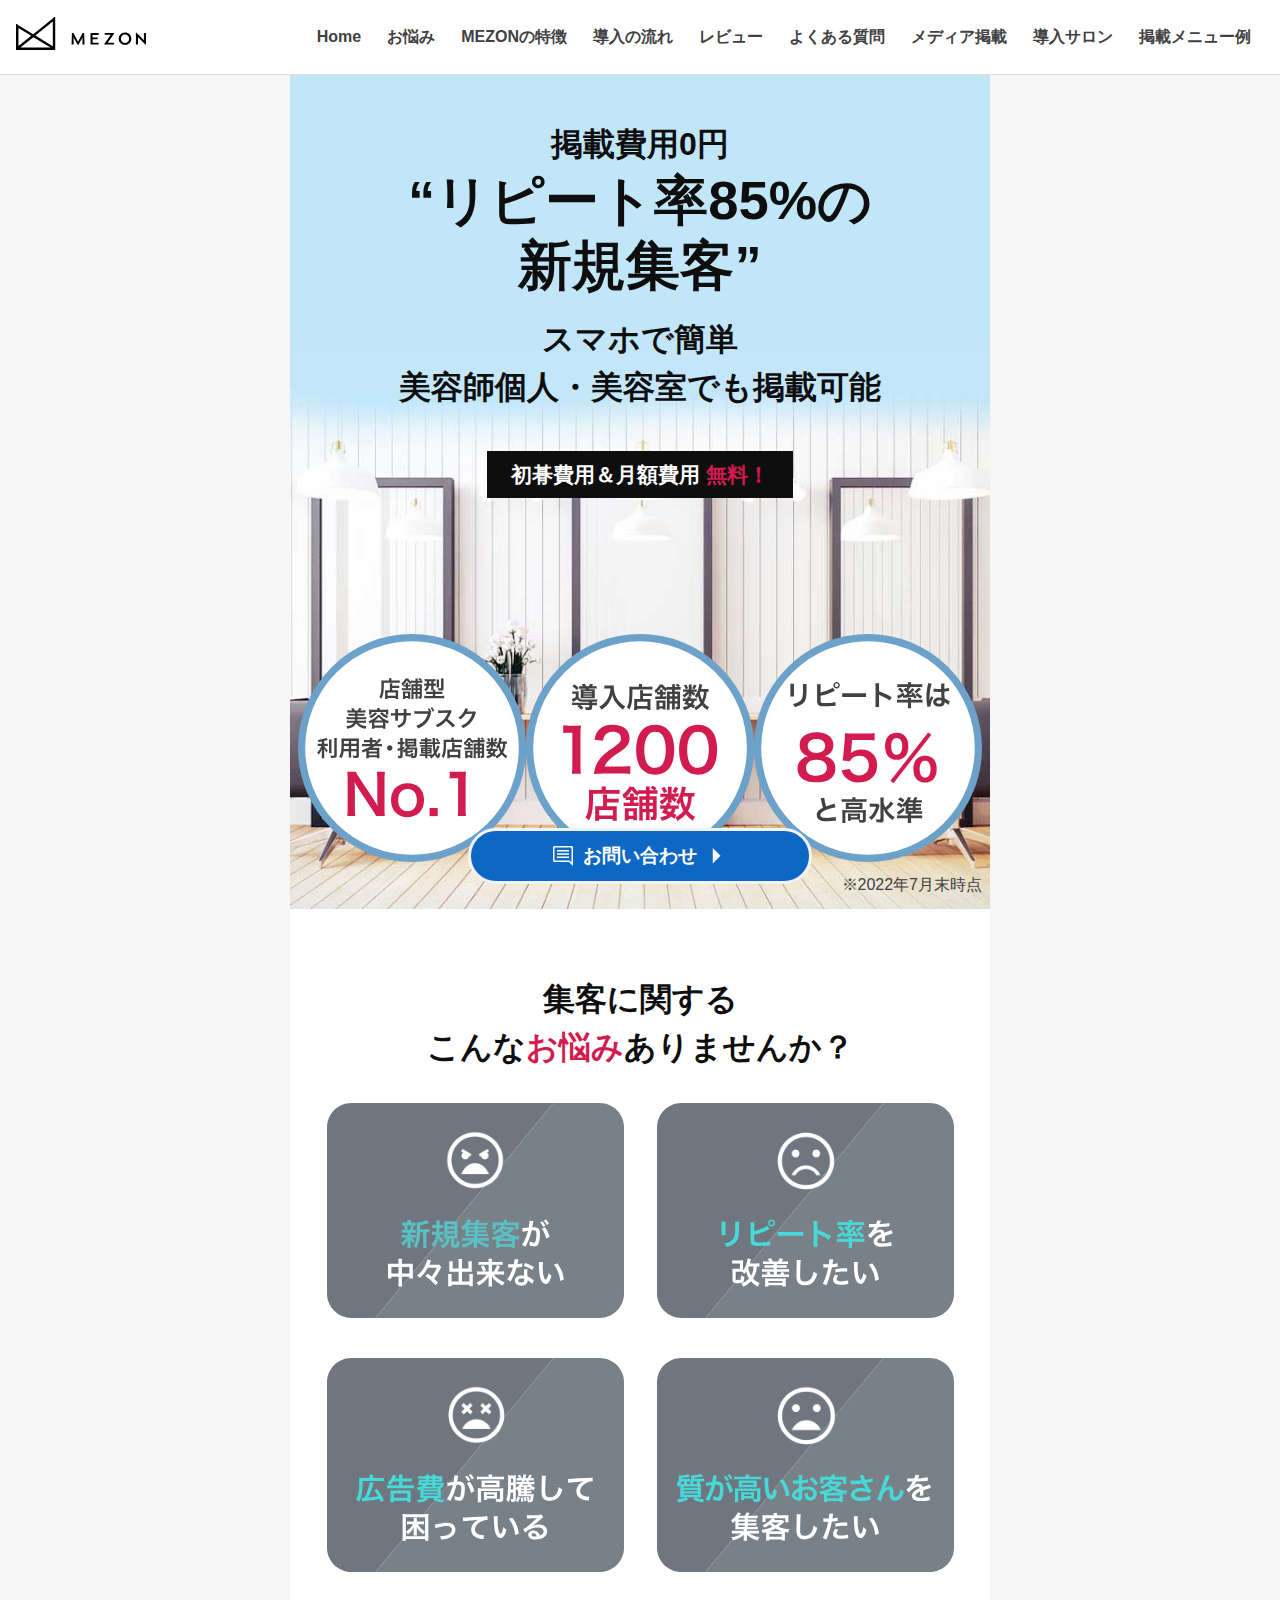
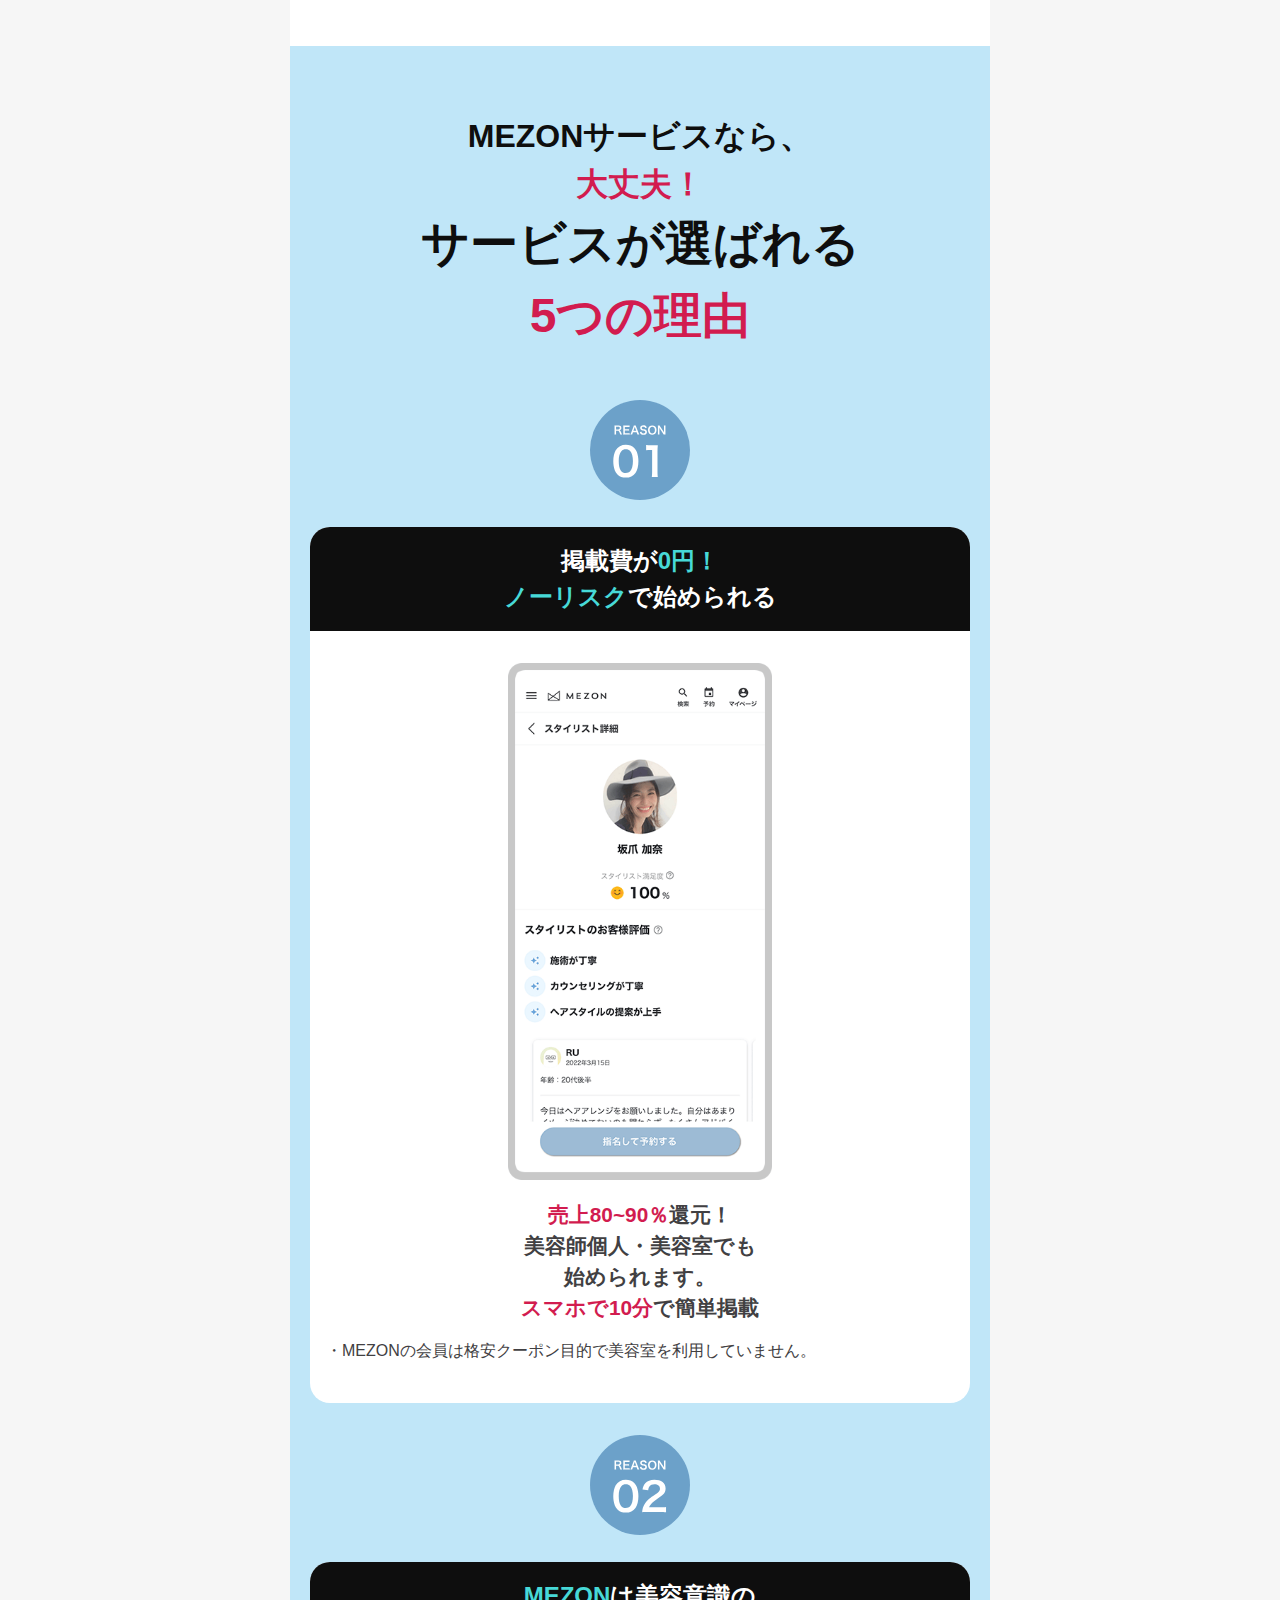
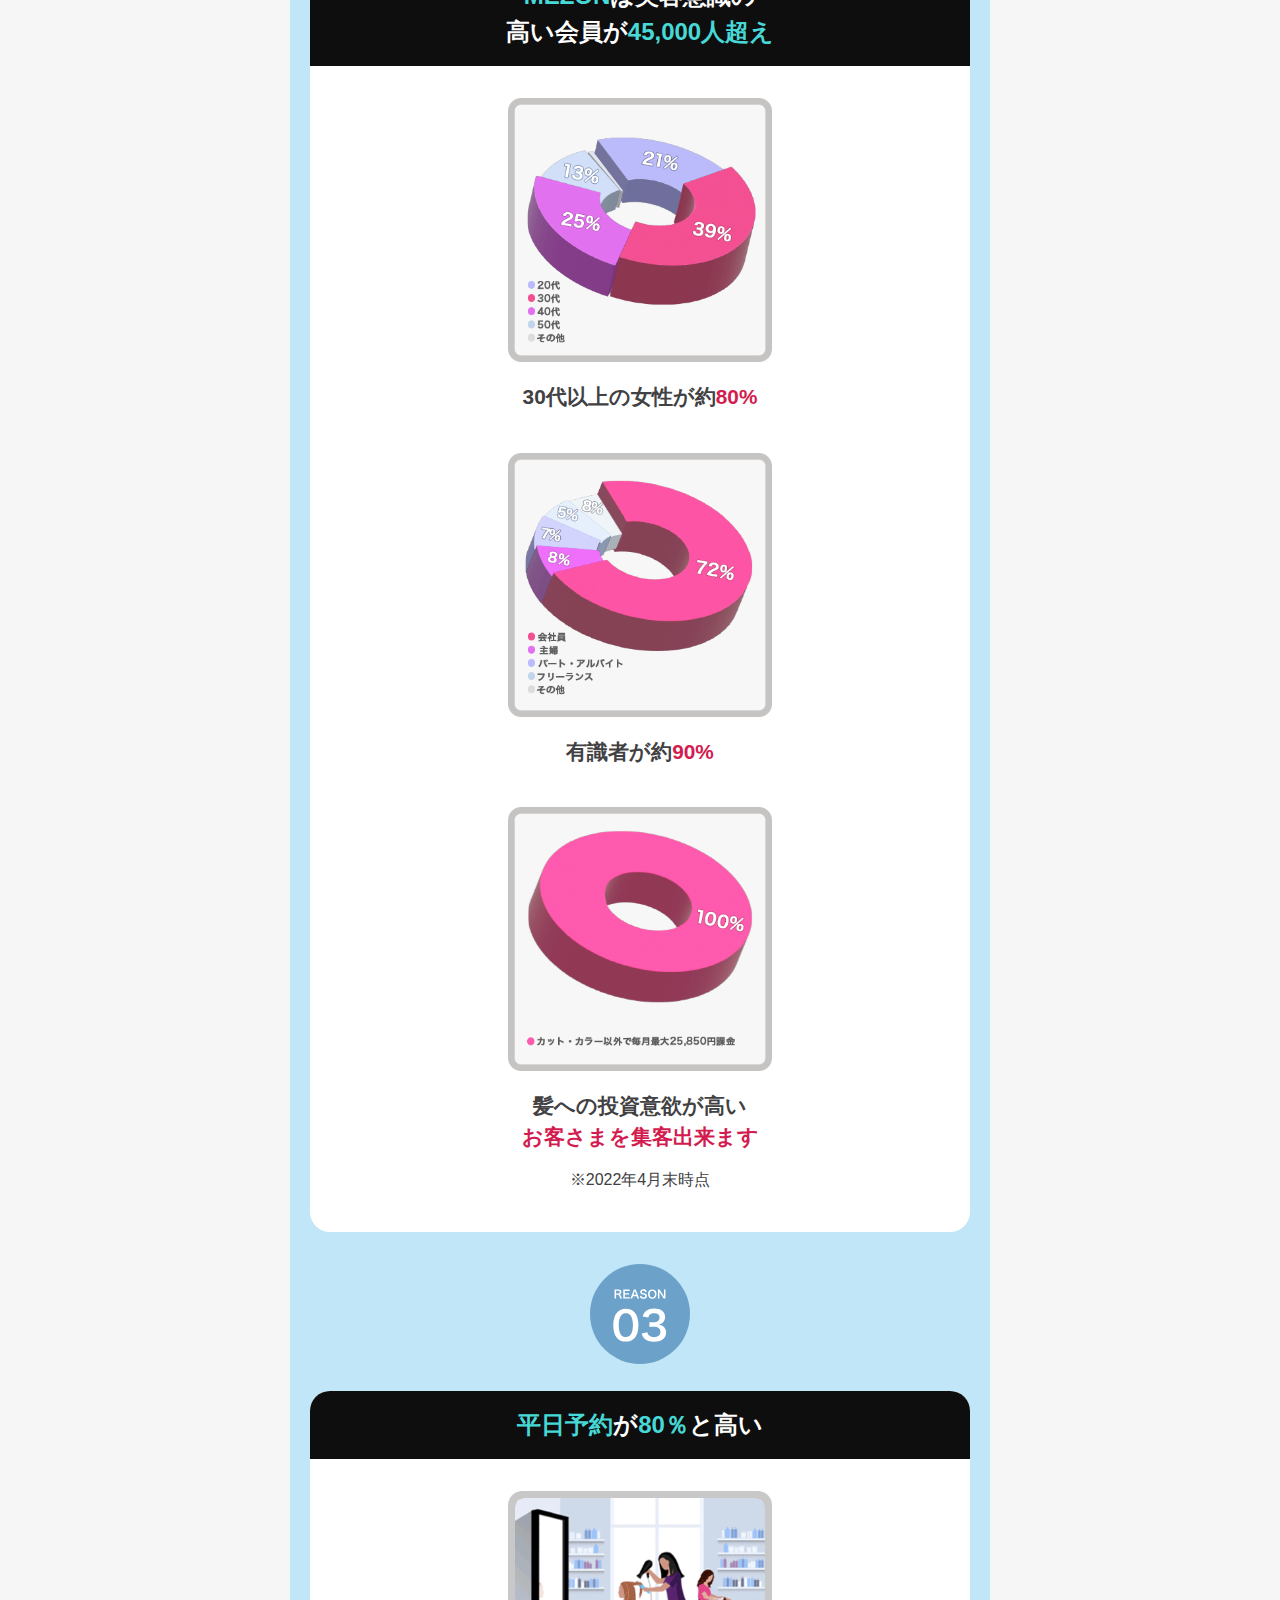
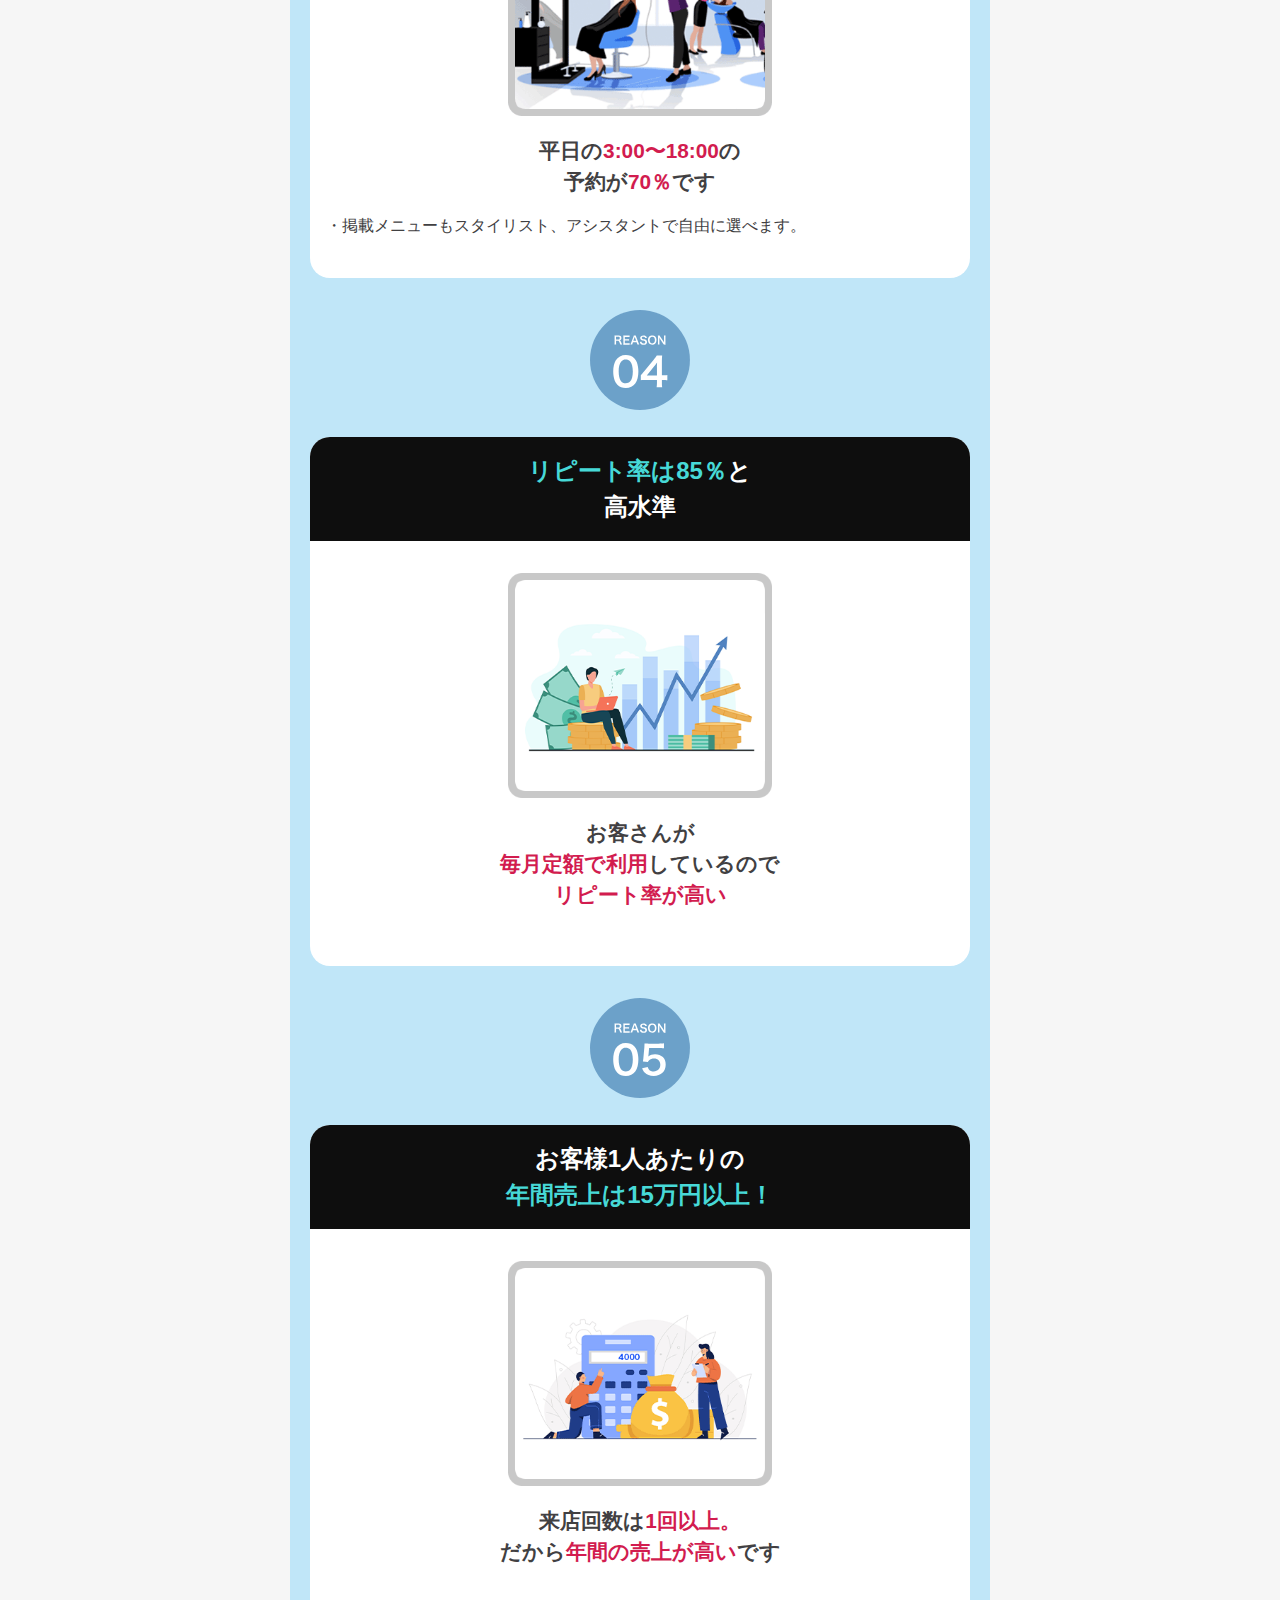
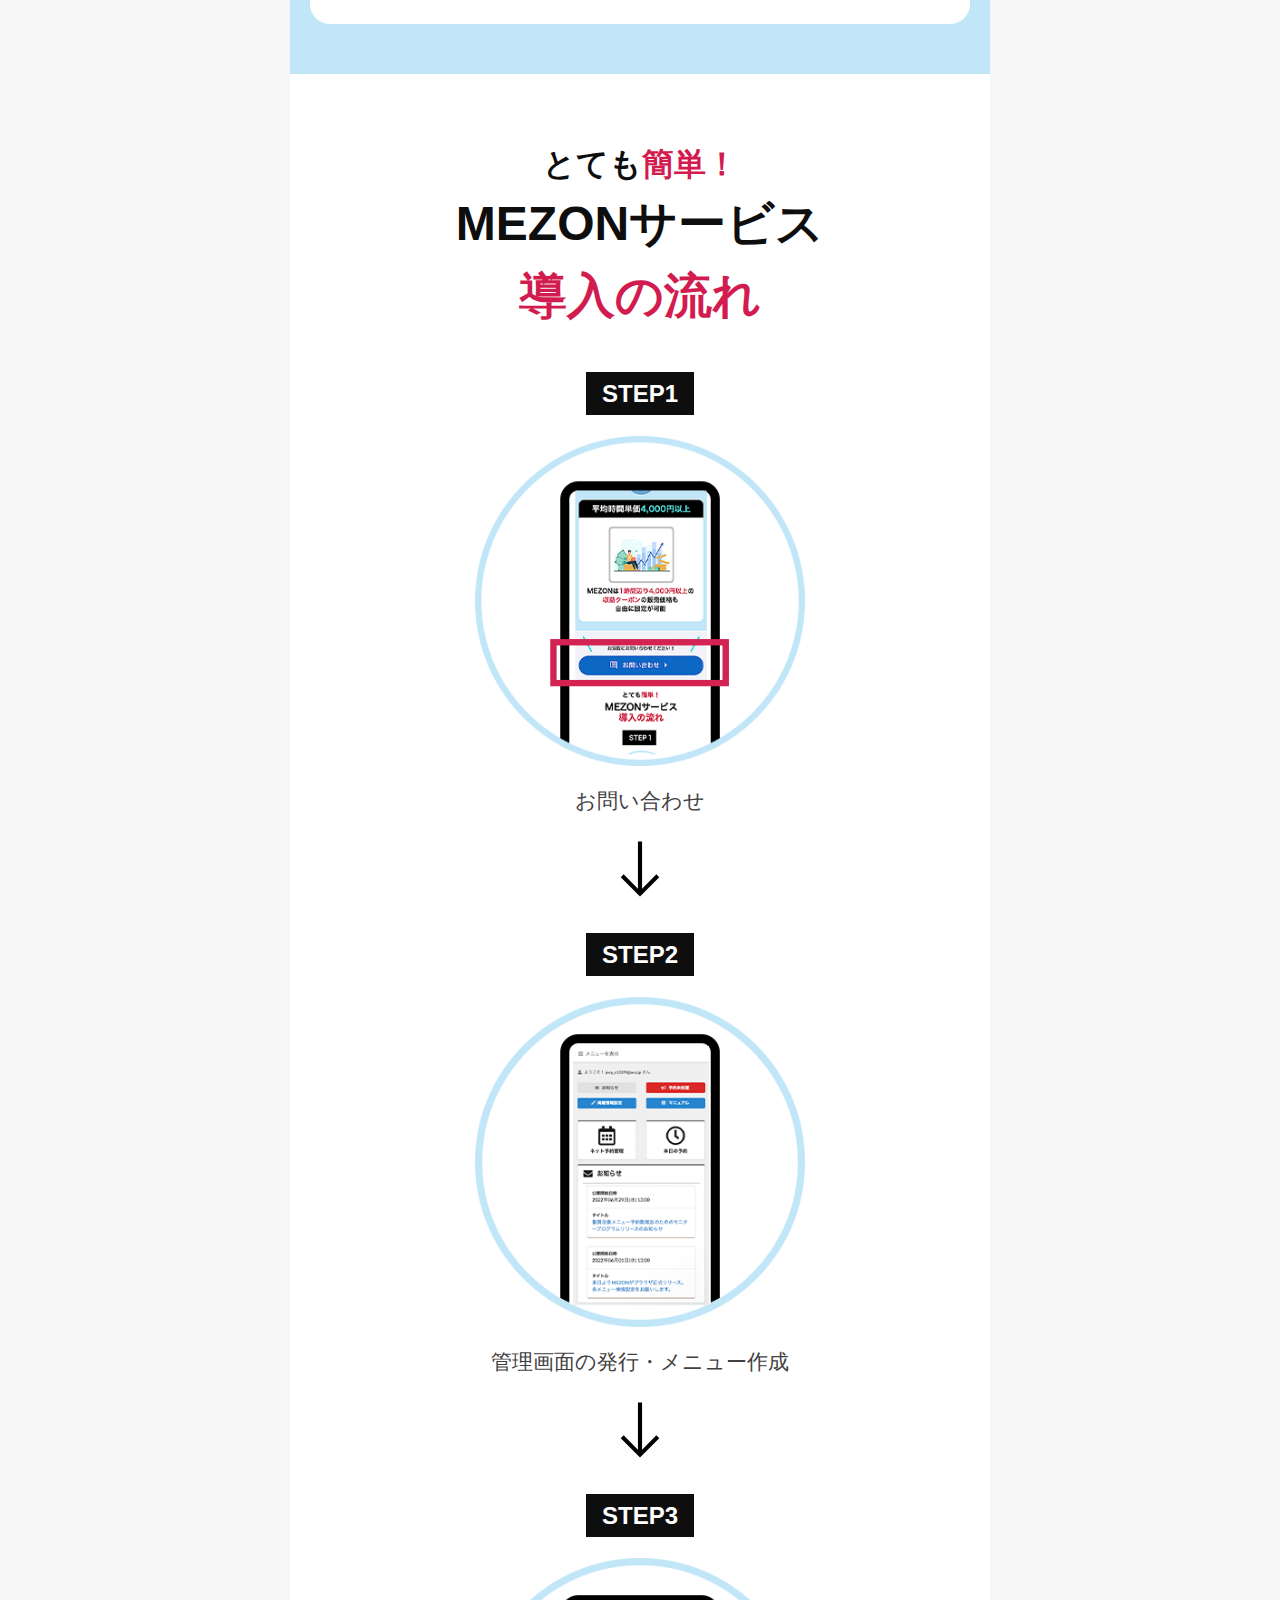
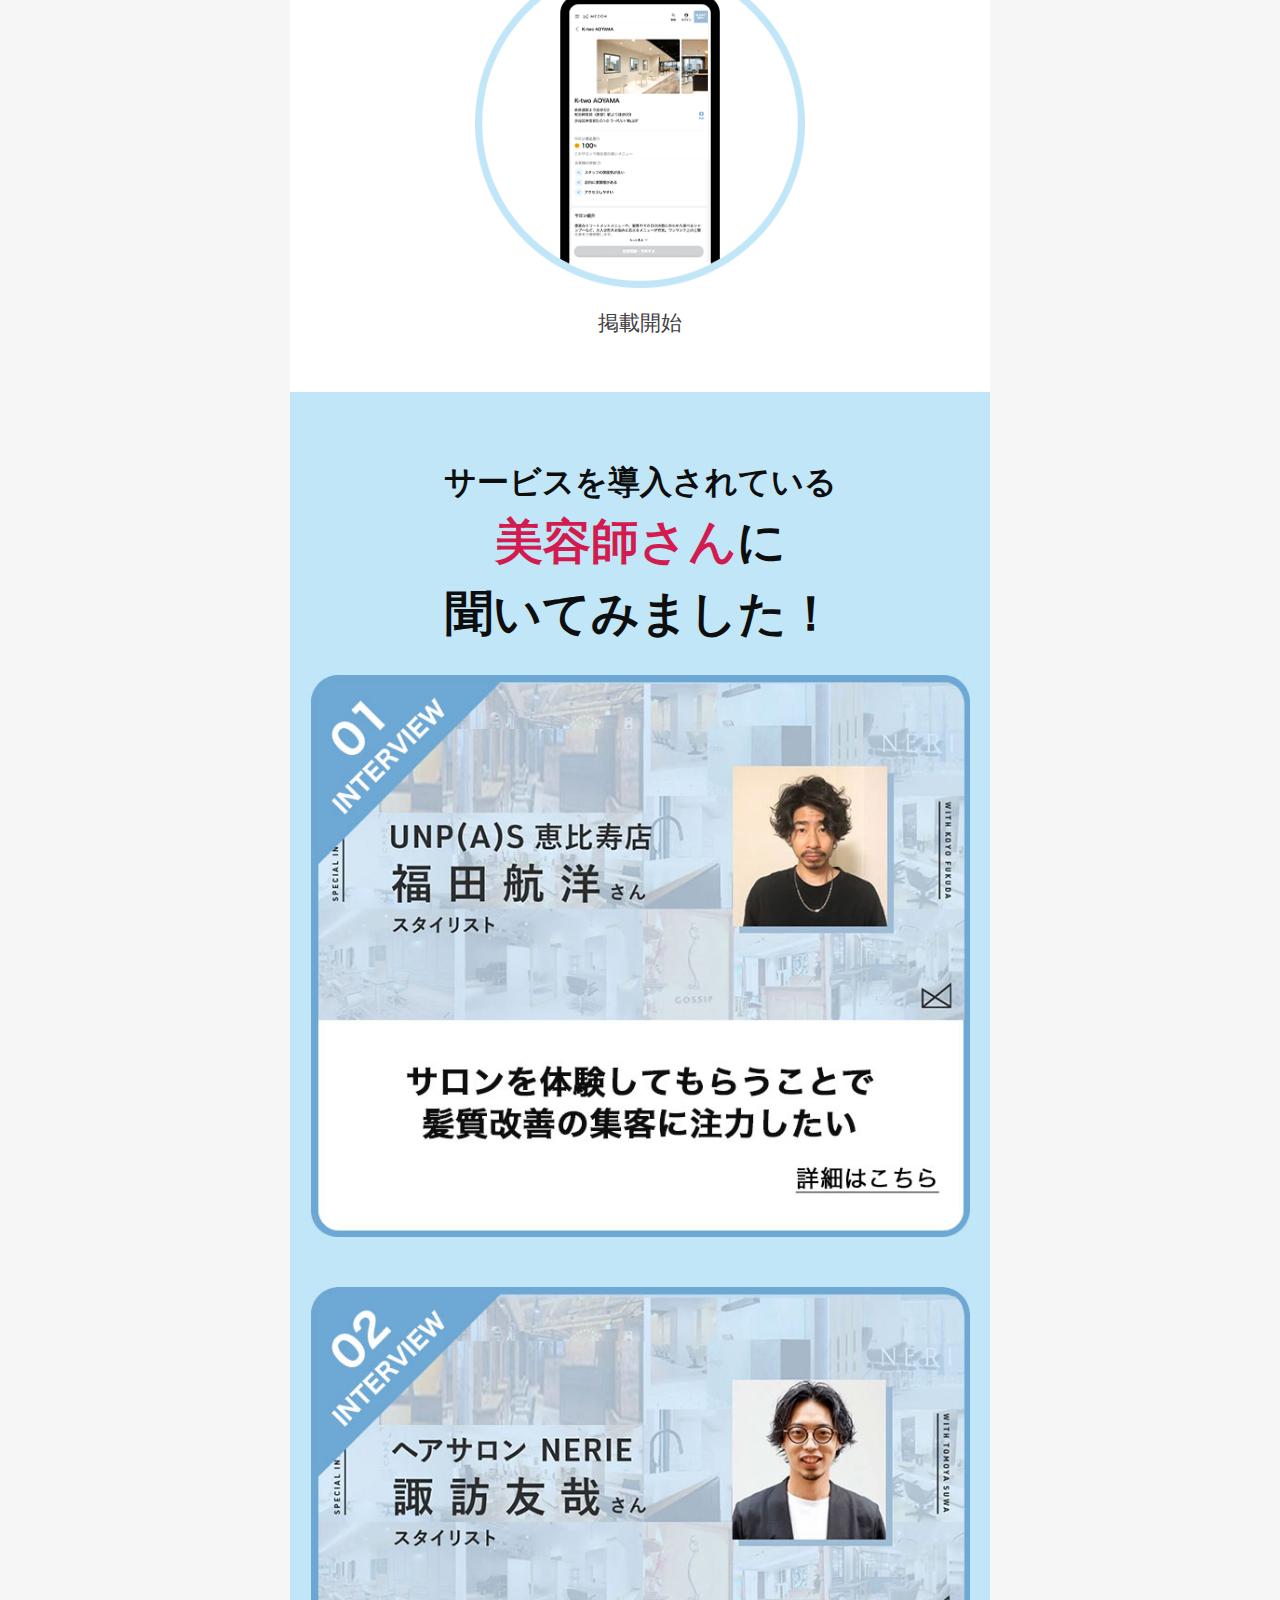
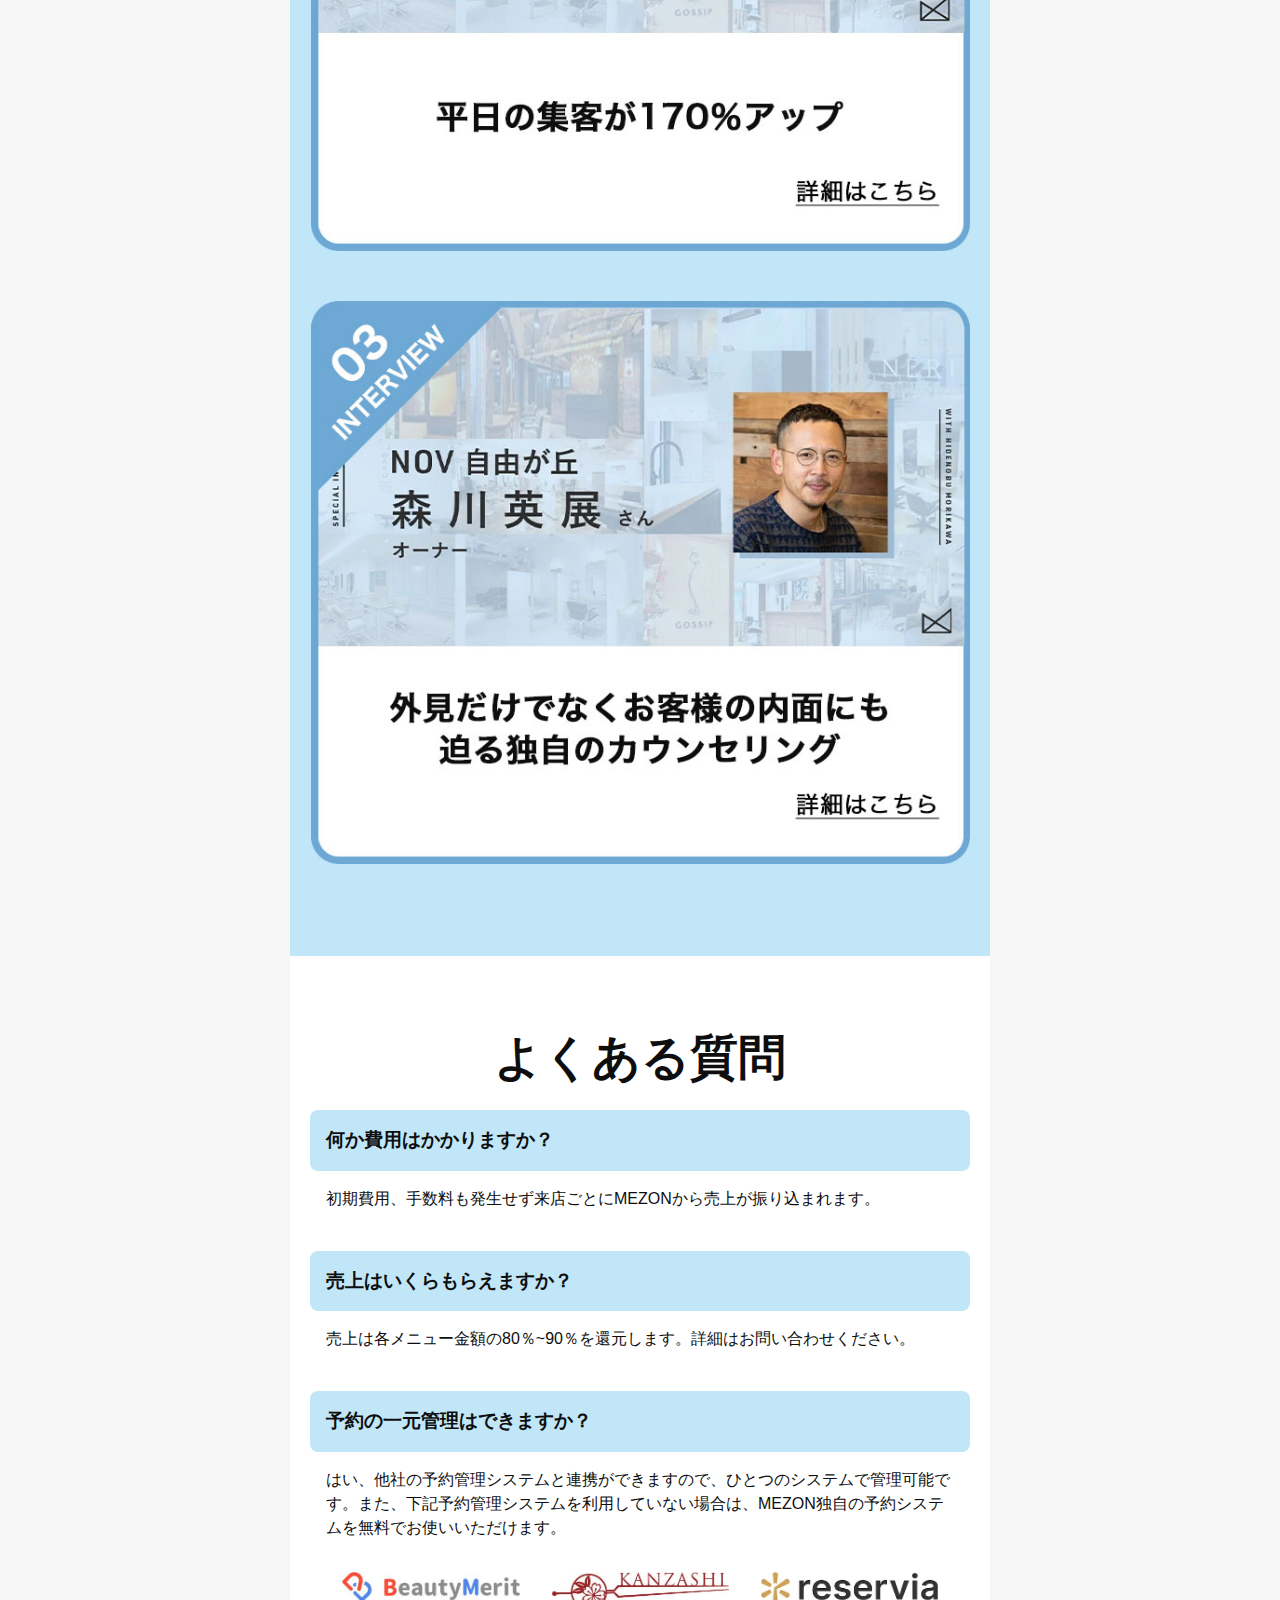
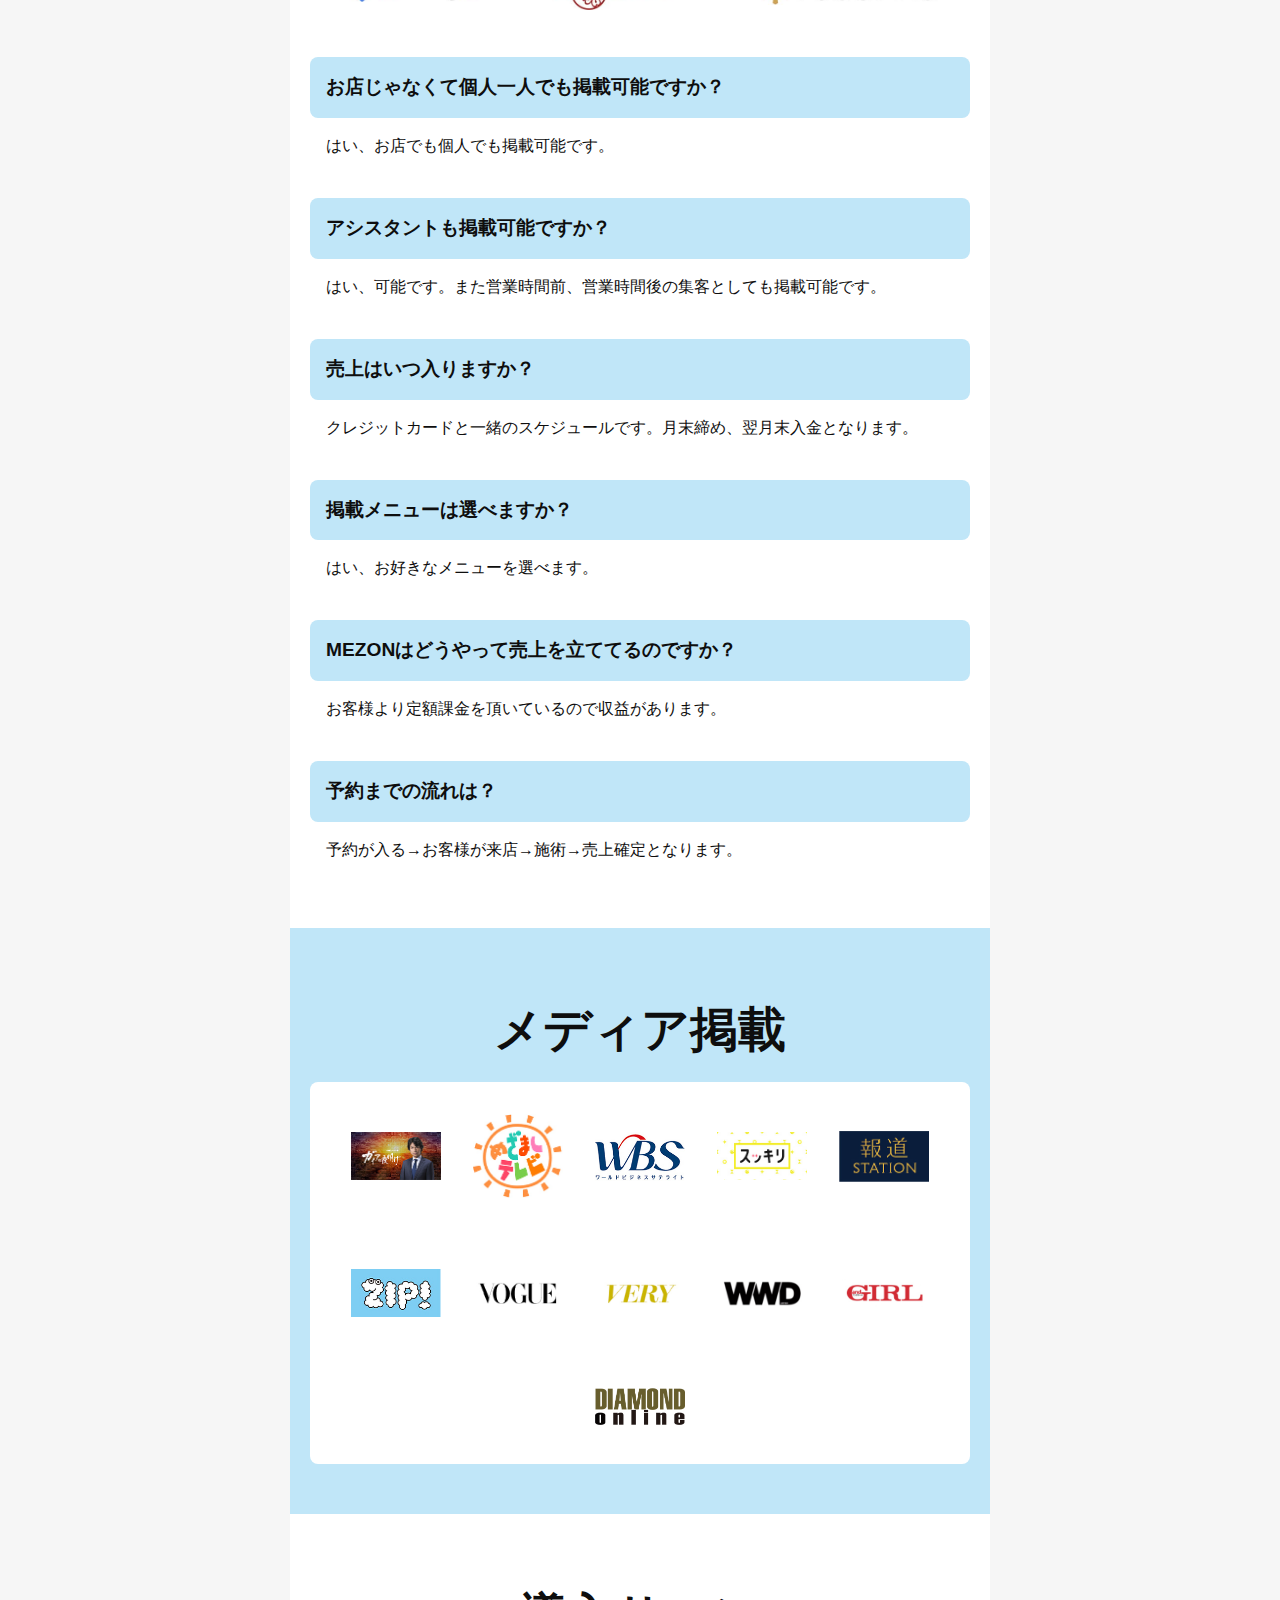
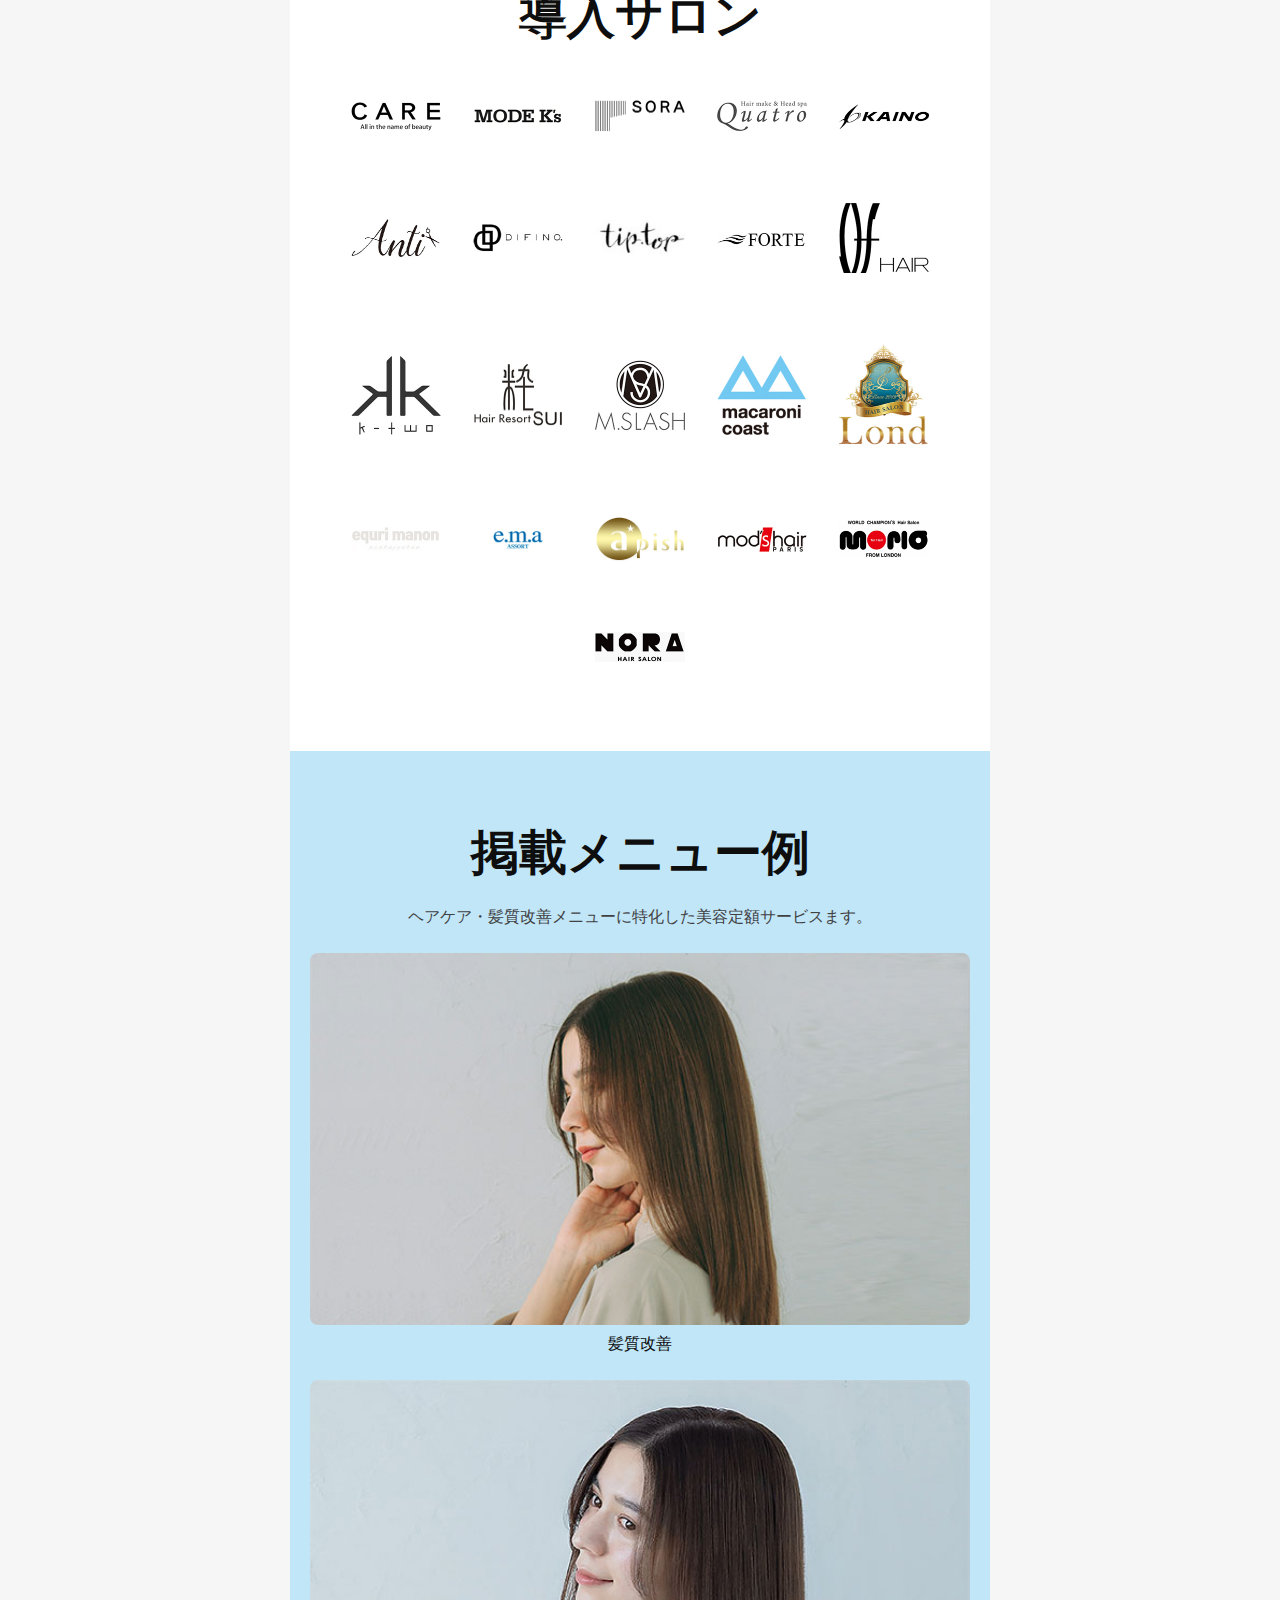
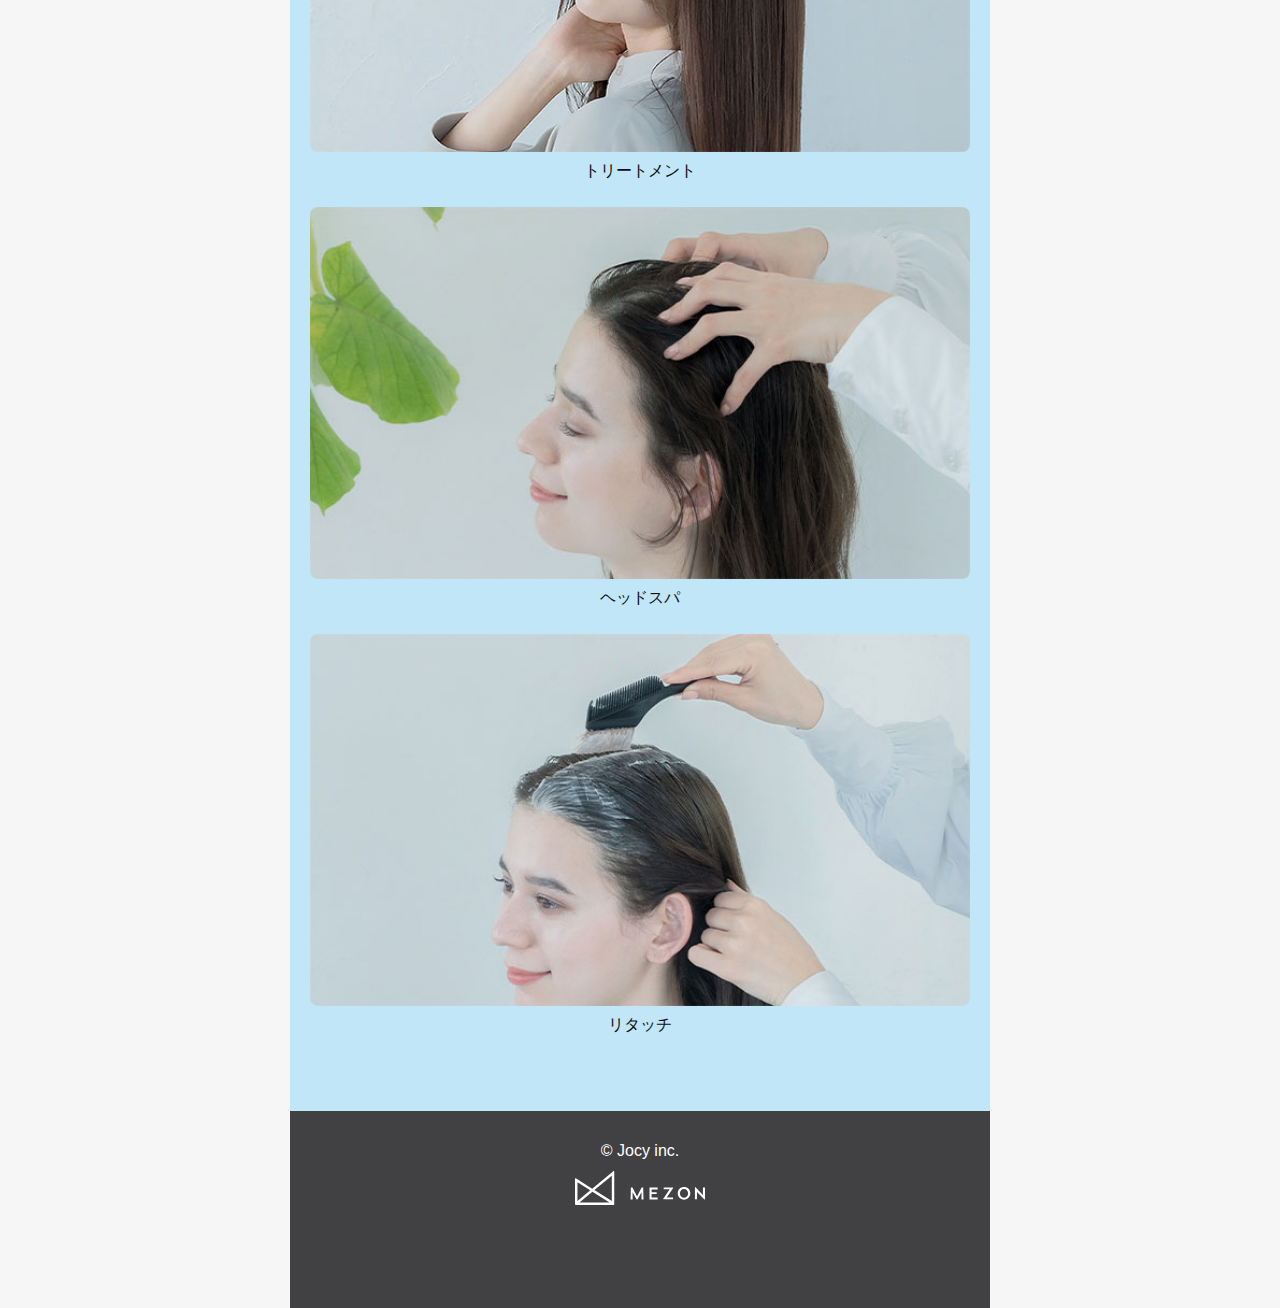
==== index.html @ c65dcd43 "first commit" ====
<!DOCTYPE html>
<html lang="ja">
  <head>
    <meta charset="utf-8" />
    <meta name="viewport" content="width=device-width, initial-scale=1.0" />
    <title>利用者4万人以上の美容室サブスクMEZON（メゾン）で集客</title>
    <meta name="discription" content="利用者数4万人以上の美容室サブスク「MEZON (メゾン)」。掲載費は無料。ヘアケア髪質改善メニューなど、アナタが売りたいメニューで集客することができます。髪をキレイにしたい人をアナタのファンにする”新しい集客サービスです。" />
    <meta name="author" content="secretkingstick" />
    <meta property="og:site_name" content="MEZON（メゾン）" />
    <meta property="og:url" content="https://mezon.jocy.jp/for_salon" />
    <meta property="og:title" content="利用者4万人以上の美容室サブスクMEZON (メゾン) で集客" />
    <meta property="og:description" content="利用者数4万人以上の美容室サブスク「MEZON (メゾン)」。掲載費は無料。ヘアケア 髪質改善メニューなど、アナタが売りたいメニューで集客することができます。" />
    <meta property="og:image" content="https://mezon.jocy.jp/static_assets/img/top/ogp.png" /> 
    <link rel="icon" type="image/svg" href="imgs/favicon.svg" />
    <link rel="stylesheet" href="style.css">
    <script src="main.js" defer></script>
  </head>
  <body>
    <!-- Navbar -->
    <nav id="navbar">
      <div class="navbar__logo">
        <a href="#home"><img src="imgs/logo.svg" alt="MEZON"></a>
      </div>
      <ul class="navbar__menu">
        <li class="navbar__menu__item active" data-link="#home">Home</li>
        <li class="navbar__menu__item" data-link="#trouble">お悩み</li>
        <li class="navbar__menu__item" data-link="#features">MEZONの特徴</li>
        <li class="navbar__menu__item" data-link="#step">導入の流れ</li>
        <li class="navbar__menu__item" data-link="#review">レビュー</li>
        <li class="navbar__menu__item" data-link="#faq">よくある質問</li>
        <li class="navbar__menu__item" data-link="#media">メディア掲載</li>
        <li class="navbar__menu__item" data-link="#salon">導入サロン</li>
        <li class="navbar__menu__item" data-link="#menu">掲載メニュー例</li>
      </ul>
      <!-- Toggle button -->
      <button class="navbar__toggle-btn">
        <img src="imgs/menu.svg" alt="MENU">
      </button>
    </nav>
    <!-- Home -->
    <section id="home">
      <div class="home__container">
        <h1 class="home__title">掲載費用0円<br><strong>“リピート率85%の<br>新規集客”</strong></h1>
        <h2 class="home__description">スマホで簡単<br>美容師個人・美容室でも掲載可能</h2>
        <span class="home__tag">初朞費用＆月額費用&nbsp;<strong>無料！</strong></span>
        <div class="home__merit">
          <div class="home__merit__item"><img src="imgs/merit01.svg" alt="店舗型美容サブスク利用者・掲載店舗数No.1"></div>
          <div class="home__merit__item"><img src="imgs/merit02.svg" alt="導入店舗数1200店舗数"></div>
          <div class="home__merit__item"><img src="imgs/merit03.svg" alt="リピート率は85％と高水準"></div>
        </div>
        <p class="home__merit__info">※2022年7月末時点</p>
      </div>
    </section>

    <!-- Trouble -->
    <section id="trouble">
    <h1>集客に関する<br>こんな<span class="accent">お悩み</span>ありませんか？</h1>
      <div class="trouble__list">
        <div class="trouble__list__item"><img src="imgs/trouble01.svg" alt="新規集客が中々出来ない"></div>
        <div class="trouble__list__item"><img src="imgs/trouble02.svg" alt="リピート率を改善したい"></div>
        <div class="trouble__list__item"><img src="imgs/trouble03.svg" alt="広告費が高騰して困っている"></div>
        <div class="trouble__list__item"><img src="imgs/trouble04.svg" alt="質が高いお客さんを集客したい"></div>
      </div>
    </section>

    <!-- Features -->
    <section id="features">
      <h1>MEZONサービスなら、<br><span class="accent">大丈夫！</span><br><strong>サービスが選ばれる<br><span class="accent">5つの理由</span></strong></h1>
      <!-- features__list -->
      <div class="features__list">
        <div class="features__list__item">
          <img src="imgs/reason01.svg" alt="Reason 01" class="round">
          <div class="inner">
            <div class="inner__con">
              <h2>掲載費が<span class="accent-g">0円！</span><br><span class="accent-g">ノーリスク</span>で始められる</h2>
              <img src="imgs/features01.png" alt="掲載費が0円！ノーリスクで始められる" class="main">
              <p class="summary">
                <span class="accent">売上80~90％</span>還元！<br>美容師個人・美容室でも<br>始められます。<br><span class="accent">スマホで10分</span>で簡単掲載
              </p>
              <p class="con">
                ・MEZONの会員は格安クーポン目的で美容室を利用していません。
              </p>
            </div>
          </div>
        </div>
        <div class="features__list__item">
          <img src="imgs/reason02.svg" alt="Reason 02" class="round">
          <div class="inner">
            <h2><span class="accent-g">MEZON</span>は美容意識の<br>高い会員が<span class="accent-g">45,000人超え</span></h2>
            <div class="inner__con">
              <img src="imgs/features02_01.png" alt="30代以上の女性が約80%" class="main">
              <p class="summary">
                30代以上の女性が約<span class="accent">80%</span>
              </p>
            </div>
            <div class="inner__con">
              <img src="imgs/features02_02.png" alt="有識者が約90%" class="main">
              <p class="summary">
                有識者が約<span class="accent">90%</span>
              </p>
            </div>
            <div class="inner__con">
              <img src="imgs/features02_03.png" alt="髪への投資意欲が高いお客さまを集客出来ます" class="main">
              <p class="summary">
                髪への投資意欲が高い<br><span class="accent">お客さまを集客出来ます</span>
              </p>
            </div>
            <p>※2022年4月末時点</p>
          </div>
        </div>
        <div class="features__list__item">
          <div class="inner__con">
            <img src="imgs/reason03.svg" alt="Reason 03" class="round">
            <div class="inner">
              <h2><span class="accent-g">平日予約</span>が<span class="accent-g">80％</span>と高い</h2>
              <img src="imgs/features03.png" alt="平日予約が80％と高い" class="main">
              <p class="summary">
                平日の<span class="accent">3:00〜18:00</span>の<br>予約が<span class="accent">70％</span>です
              </p>
              <p class="con">
                ・掲載メニューもスタイリスト、アシスタントで自由に選べます。
              </p>
            </div>
          </div>
        </div>
        <div class="features__list__item">
          <div class="inner__con">
            <img src="imgs/reason04.svg" alt="Reason 04" class="round">
            <div class="inner">
              <h2><span class="accent-g">リピート率は85％</span>と<br>高水準</h2>
              <img src="imgs/features04.png" alt="ピート率は85％と高水準" class="main">
              <p class="summary">
                お客さんが<br><span class="accent">毎月定額で利用</span>しているので<br><span class="accent">リピート率が高い</span>
              </p>
            </div>
          </div>
        </div>
        <div class="features__list__item">
          <div class="inner__con">
            <img src="imgs/reason05.svg" alt="Reason 05" class="round">
            <div class="inner">
              <h2>お客様1人あたりの<br><span class="accent-g">年間売上は15万円以上！</span></h2>
              <img src="imgs/features05.png" alt="平均時間単価4,000円以上" class="main">
              <p class="summary">
                来店回数は<span class="accent">1回以上。</span><br>だから<span class="accent">年間の売上が高い</span>です
              </p>
            </div>
          </div>
        </div>
      </div>
    </section>
    
    <!-- Step -->
    <section id="step">
      <h1>とても<span class="accent">簡単！</span><br><strong>MEZONサービス<br><span class="accent">導入の流れ</span></strong></h1>
      <div class="step__list">
        <div class="step__list__item">
          <h2><span>STEP1</span></h2>
          <img src="imgs/step01.png" alt="お問い合わせ">
          <p>お問い合わせ</p>
          <img src="imgs/arrow-bottom.svg" alt="next" class="icon">
        </div>
        <div class="step__list__item">
          <h2><span>STEP2</span></h2>
          <img src="imgs/step02.png" alt="管理画面の発行・メニュー作成">
          <p>管理画面の発行・メニュー作成</p>
          <img src="imgs/arrow-bottom.svg" alt="next" class="icon">
        </div>
        <div class="step__list__item">
          <h2><span>STEP3</span></h2>
          <img src="imgs/step03.png" alt="掲載開始">
          <p>掲載開始</p>
        </div>
      </div>
    </section>

    <!-- Review -->
    <section id="review">
      <h1>サービスを導入されている<br><strong><span class="accent">美容師さん</span>に<br>聞いてみました！</strong></h1>
      <div class="review__list">
        <div class="reviiew__list__item">
          <h2><a href="https://mezon-forsalon.jocy.jp/archives/318"><img src="imgs/review01.jpg" alt="UNP(A)S恵比寿店のスタイリスト・福田航洋さん/サロンを体験してもらうことで髪質改善の集客に注力したい"></a></h2>
        </div>
        <div class="reviiew__list__item">
          <h2><a href="https://mezon-forsalon.jocy.jp/archives/315"><img src="imgs/review02.jpg" alt="ヘアサロンNERIEのスタイリスト・諏訪友哉さん/平日の集客が170％アップ"></a></h2>
        </div>
        <div class="reviiew__list__item">
          <h2><a href="https://mezon-forsalon.jocy.jp/archives/301"><img src="imgs/review03.jpg" alt="NOV自由が丘のオーナー・森川英展さん/サロンを体験してもらうことで髪質改善の集客に注力したい"></a></h2>
        </div>
      </div>
    </section>
    
    <!-- FAQ -->
    <section id="faq">
      <h1><strong>よくある質問</strong></h1>
      <div class="faq__list">
        <dl>
          <!-- faq01 -->
          <dt class="faq__list__question">何か費用はかかりますか？</dt>
          <dd class="faq__list__answer">初期費用、手数料も発生せず来店ごとにMEZONから売上が振り込まれます。</dd>
          <!-- faq02 -->
          <dt class="faq__list__question">売上はいくらもらえますか？</dt>
          <dd class="faq__list__answer">売上は各メニュー金額の80％~90％を還元します。詳細はお問い合わせください。</dd>
          <!-- faq04 -->
          <dt class="faq__list__question">予約の一元管理はできますか？</dt>
          <dd class="faq__list__answer">
            はい、他社の予約管理システムと連携ができますので、ひとつのシステムで管理可能です。また、下記予約管理システムを利用していない場合は、MEZON独自の予約システムを無料でお使いいただけます。
            <div class="faq__list__answer__banner">
              <div class="faq__list__answer__banner__item"><img src="imgs/faq_beauty_merit.jpg" alt="Beauty Merit"></div>
              <div class="faq__list__answer__banner__item"><img src="imgs/faq_kanzashi.jpg" alt="kanzashi"></div>
              <div class="faq__list__answer__banner__item"><img src="imgs/faq_reawevia.jpg" alt="Reawevia"></div>
            </div>
          </dd>
          <!-- faq05 -->
          <dt class="faq__list__question">お店じゃなくて個人一人でも掲載可能ですか？</dt>
          <dd class="faq__list__answer">はい、お店でも個人でも掲載可能です。</dd>
          <!-- faq06 -->
          <dt class="faq__list__question">アシスタントも掲載可能ですか？</dt>
          <dd class="faq__list__answer">はい、可能です。また営業時間前、営業時間後の集客としても掲載可能です。</dd>
          <!-- faq07 -->
          <dt class="faq__list__question">売上はいつ入りますか？</dt>
          <dd class="faq__list__answer">クレジットカードと一緒のスケジュールです。月末締め、翌月末入金となります。</dd>
          <!-- faq08 -->
          <dt class="faq__list__question">掲載メニューは選べますか？</dt>
          <dd class="faq__list__answer">はい、お好きなメニューを選べます。</dd>
          <!-- faq09 -->
          <dt class="faq__list__question">MEZONはどうやって売上を立ててるのですか？</dt>
          <dd class="faq__list__answer">お客様より定額課金を頂いているので収益があります。</dd>
          <!-- faq10 -->
          <dt class="faq__list__question">予約までの流れは？</dt>
          <dd class="faq__list__answer">予約が入る→お客様が来店→施術→売上確定となります。</dd>
        </dl>
      </div>
    </section>
    
    <!-- Media -->
    <section id="media">
      <h1><strong>メディア掲載</strong></h1>
      <div class="media__list">
        <div class="media__list__item"><img src="imgs/media/01.jpg" alt="ガイアの夜明け"></div>
        <div class="media__list__item"><img src="imgs/media/02.jpg" alt="めざましテレビ"></div>
        <div class="media__list__item"><img src="imgs/media/03.jpg" alt="ワールドビジネスサテライト" ></div>
        <div class="media__list__item"><img src="imgs/media/04.jpg" alt="スッキリ"></div>
        <div class="media__list__item"><img src="imgs/media/05.jpg" alt="報道ステーション"></div>
        <div class="media__list__item"><img src="imgs/media/06.jpg" alt="ZIP"></div>
        <div class="media__list__item"><img src="imgs/media/07.jpg" alt="VOGUE"></div>
        <div class="media__list__item"><img src="imgs/media/08.jpg" alt="VERY"></div>
        <div class="media__list__item"><img src="imgs/media/09.jpg" alt="WWD"></div>
        <div class="media__list__item"><img src="imgs/media/10.jpg" alt="GIRL"></div>
        <div class="media__list__item"><img src="imgs/media/11.jpg" alt="ダイアモンド・オンライン"></div>
      </div>
    </section>

    <!-- Salon -->
    <section id="salon">
      <h1><strong>導入サロン</strong></h1>
      <div class="salon__list">
        <div class="salon__list__item"><img src="imgs/salon/01.jpg" alt="CARE"></div>
        <div class="salon__list__item"><img src="imgs/salon/02.jpg" alt="モードケイズ"></div>
        <div class="salon__list__item"><img src="imgs/salon/03.jpg" alt="SORA"></div>
        <div class="salon__list__item"><img src="imgs/salon/04.jpg" alt="QUATRO"></div>
        <div class="salon__list__item"><img src="imgs/salon/05.jpg" alt="KAINO"></div>
        <div class="salon__list__item"><img src="imgs/salon/06.jpg" alt="ANTI"></div>
        <div class="salon__list__item"><img src="imgs/salon/07.jpg" alt="difino"></div>
        <div class="salon__list__item"><img src="imgs/salon/08.jpg" alt="tip・top"></div>
        <div class="salon__list__item"><img src="imgs/salon/09.jpg" alt="forte"></div>
        <div class="salon__list__item"><img src="imgs/salon/10.jpg" alt="of hair"></div>
        <div class="salon__list__item"><img src="imgs/salon/11.jpg" alt="k-two"></div>
        <div class="salon__list__item"><img src="imgs/salon/12.jpg" alt="ヘアリゾート粋"></div>
        <div class="salon__list__item"><img src="imgs/salon/13.jpg" alt="M.SLASH"></div>
        <div class="salon__list__item"><img src="imgs/salon/14.jpg" alt="macaronicoast"></div>
        <div class="salon__list__item"><img src="imgs/salon/15.jpg" alt="lond"></div>
        <div class="salon__list__item"><img src="imgs/salon/16.jpg" alt="equri"></div>
        <div class="salon__list__item"><img src="imgs/salon/17.jpg" alt="e.m.a"></div>
        <div class="salon__list__item"><img src="imgs/salon/18.jpg" alt="apish"></div>
        <div class="salon__list__item"><img src="imgs/salon/19.jpg" alt="mod_s hair"></div>
        <div class="salon__list__item"><img src="imgs/salon/20.jpg" alt="MORIO FROM LONDON"></div>
        <div class="salon__list__item"><img src="imgs/salon/21.jpg" alt="NORA"></div>
      </div>
    </section>

    <!-- Menu -->
    <section id="menu">
      <h1><strong>掲載メニュー例</strong></h1>
      <p>ヘアケア・髪質改善メニューに特化した美容定額サービスます。</p>
      <div class="menu__list">
        <div class="menu__list__item"><img src="imgs/menu01.jpg" alt="髪質改善"><br>髪質改善</div>
        <div class="menu__list__item"><img src="imgs/menu02.jpg" alt="トリートメント"><br>トリートメント</div>
        <div class="menu__list__item"><img src="imgs/menu03.jpg" alt="ヘッドスパ"><br>ヘッドスパ</div>
        <div class="menu__list__item"><img src="imgs/menu04.jpg" alt="リタッチ"><br>リタッチ</div>
      </div>
    </section>

    <!-- Footer -->
    <footer>
      <p>&copy; Jocy inc.</p>
      <img src="imgs/logo-w.svg" alt="MEZON">
    </footer>

    <!-- Contact -->
    <div id="contact">
      <div class="inner">
        <button onclick="location.href='https://forms.gle/7oVyVLehuWgq4rFy5'" id="contact__btn">
          <img src="imgs/comment.svg" alt="COMMENT">
          お問い合わせ
          <img src="imgs/arrow-right.svg" alt="GO">
        </button>
      </div>
    </div>
  </body>
</html>
---- style.css ----
/* Global */
:root {
  /* Color */
  --color-white: #ffffff;
  --color-green: #47d9d7;
  --color-pink: #d21c4f;
  --color-light-blue: #c0e6f8;
  --color-blue: #0d67c4;
  --color-light-gray: #f1f3f9;
  --color-middle-gray: #f6f6f6;
  --color-sub-gray: #dddddd;
  --color-gray: #414042;
  --color-black: #0e0e0e;

  /* Font */
  --weight-bold: 600;
  --weight-normal: 400;
  --size-font: 16px;
  --size-normal: 1.5;

  /* Size */
  --size-space: 8px;
  --size-base: 10px;
  --size-border-radius: 4px;

  /* Annimation */
  --animation-duration: 300ms;
}

/* Universal tags */
* {
  box-sizing: border-box;
}

/* Basic */
body {
  margin: 0;
  background-color: var(--color-middle-gray);
  color: var(--color-black);
  line-height: var(--size-normal);
  font-family: "Helvetica Neue", "Helvetica", "Hiragino Sans", "Hiragino Kaku Gothic ProN", "Arial", "Yu Gothic", "Meiryo", sans-serif;
}

a {
  text-decoration: none;
  color: var(--color-blue);
}

ul, dl {
  padding-left: 0;
}

li, dt, dl {
  list-style: none;
}

button {
  background-color: transparent;
  cursor: pointer;
  border: none;
  outline: none;
}

/* Typography */
h1 {
  font-size: calc(var(--size-font) *2);
  font-weight: var(--weight-bold);
  color: var(--color-black);
  margin: calc(var(--size-space) *2) 0;
}

h1 strong {
  font-size: calc(var(--size-font) *3);
}

h2 {
  font-size: calc(var(--size-font) *1.5);
  font-weight: var(--weight-bold);
  color: var(--color-black);
  margin: var(--size-space) 0;
}

h3 {
  font-size: calc(var(--size-font) *1.4);
  color: var(--color-black);
  margin: var(--size-space) 0;
}

p {
  font-size: var(--size-font);
  color: var(--color-gray);
  margin: calc(var(--size-space) *.5) 0;
}

span.accent {
  color: var(--color-pink);
}

span.accent-g {
  color: var(--color-green);
}

/* Navbar */
#navbar {
  background-color: var(--color-white);
  position: fixed;
  justify-content: space-between;
  align-items: center;
  padding: 0 calc(var(--size-space) *2);
  width: 100%;
  border-bottom: var(--color-sub-gray) 1px solid;
  display: flex;
  transition: all var(--animation-duration) ease-in-out;
  z-index: 1;
}

#navbar.navbar--light {
  background-color: var(--color-light-gray);
}

.navbar__logo {
  width: calc(var(--size-base) *13);
}

.navbar__menu {
  display: flex;
}

.navbar__menu__item {
  color: var(--color-gray);
  font-size: var(--size-font);
  font-weight: var(--weight-bold);
  padding: var(--size-space);
  margin: 0 4px;
  cursor: pointer;
  border: 1px solid transparent;
  border-radius: var(--size-border-radius);
}

.navbar__menu__item:hover {
  background-color: var(--color-light-blue);
  border-radius: var(--size-border-radius);
}

.navbar__toggle-btn {
  position: absolute;
  top: 10px;
  right: 10px;
  display: none;
}

.navbar--light .navbar__toggle-btn {
  margin: -4px 0;
  transition: all var(--animation-duration) ease-in-out;
}

/* Section */
section {
  max-width: 700px;
  padding: 50px 20px;
  text-align: center;
  margin: auto;
}

/* home */
#home {
  background: url('imgs/visual.jpg') no-repeat bottom/contain;
  background-position-y: 350px;
  background-color: var(--color-light-blue);
  padding: calc(var(--size-space) *8) var(--size-space) var(--size-space) var(--size-space);
  text-align: center;
}

#home.other {
  background: url('imgs/visual01.jpg') no-repeat center/contain;
  background-position-y: 270px;
  background-color: var(--color-light-blue);
  padding: calc(var(--size-space) *8) var(--size-space) var(--size-space) var(--size-space);
  text-align: center;
}

h1.home__title {
  font-size: calc(var(--size-font) *2);
  padding: calc(var(--size-space) *5) 0 0 0;
}

h1.home__title strong {
  font-size: calc(var(--size-font) *3.4); 
  line-height: 1.2;
}

h2.home__description {
  font-size: calc(var(--size-font) *2);
  padding: 0 0 calc(var(--size-space) *5);
}

#home span.home__tag {
  background-color: var(--color-black);
  color: var(--color-white);
  font-size: calc(var(--size-font) *1.3);
  font-weight: var(--weight-bold);
  padding: calc(var(--size-space) *1.5) calc(var(--size-space) *3);
}

#home span.home__tag strong {
  color: var(--color-pink);
}

#home p.home__merit__info {
  text-align: right;
}

.home__merit {
  display: flex;
  margin: calc(var(--size-space) *18) 0 0;
}

.home__merit__item {
  justify-content: center;
}

.home__merit__item img {
  width: 100%;
}

/* Trouble */
#trouble {
  background-color: var(--color-white);
}

.trouble__list {
  display: flex;
  flex-wrap:wrap;
  align-content:stretch;
}

.trouble__list > div{
  width: 50%;
}

.trouble__list__item {
  justify-content: center;
}

.trouble__list__item img {
  width: 90%;
  margin: 5%;
}

/* Features */
#features {
  background-color: var(--color-light-blue);
}

.features__list__item .inner {
  background-color: var(--color-white);
  padding: 0 0 calc(var(--size-space) *5);
  border-radius: calc(var(--size-border-radius) *5);
}

.features__list__item img.round {
  width: calc(var(--size-base) *10);
  margin: calc(var(--size-space) *4) 0 calc(var(--size-space) *1.5);
}

.features__list__item  h2 {
  background-color: var(--color-black);
  padding: calc(var(--size-space) *2) calc(var(--size-space) *2);
  border-radius: calc(var(--size-border-radius) *5)  calc(var(--size-border-radius) *5) 0 0;
  color: var(--color-white);
}

.features__list__item img.main {
  width: 40%;
  margin: calc(var(--size-space) *3) 0 calc(var(--size-space) *1.5);
}

.features__list__item p {
  margin: 0 calc(var(--size-space) *2);
}

.features__list__item p.summary {
  font-size: calc(var(--size-font) *1.3);
  margin-bottom: calc(var(--size-space) *2);
  font-weight: var(--weight-bold);
}

.features__list__item p.con {
  font-weight: var(--weight-normal);
  text-align: left;
}

/* Step */
#step {
  background-color: var(--color-white);
}

.step__list {
  display: flex;
  flex-direction: column;
  justify-content: center;
}

.step__list__item {
  margin: calc(var(--size-space) *2.5) 0 0;
}

.step__list__item h2 span {
  background-color: var(--color-black);
  color: var(--color-white);
  font-weight: var(--weight-bold);
  padding: var(--size-space) calc(var(--size-space) *2);
}

.step__list__item img {
  width: 50%;
  margin: calc(var(--size-space) *2) 0 var(--size-space);
}

.step__list__item img.icon {
  width: 10%;
  margin: calc(var(--size-space) *2) 0 0;
}

.step__list__item p {
  font-size: calc(var(--size-font) *1.3);
}

.step__list__item .material-symbols-outlined {
  font-size: calc(var(--size-font) *3);
}

/* Review */
#review {
  background-color: var(--color-light-blue);
}

.review__list{
  display: flex;
  flex-direction: column;
  justify-content: center;
  cursor: pointer;
}

.reviiew__list__item h2 img {
  margin-bottom: calc(var(--size-space) *3);
  width: 100%;
}

/* FAQ */
#faq {
  background-color: var(--color-white);
}

.faq__list dt {
  font-size: calc(var(--size-font) *1.2);
  font-weight: var(--weight-bold);
  background-color: var(--color-light-blue);
  padding: calc(var(--size-space) *2);
  border-radius: calc(var(--size-border-radius) *2);
  text-align: left;
}

.faq__list dd {
  padding: calc(var(--size-space) *2) calc(var(--size-space) *2) calc(var(--size-space) *5);
  text-align: left;
  margin-inline-start: 0;
}

.faq__list dd:last-child {
  padding: calc(var(--size-space) *2) calc(var(--size-space) *2) 0;
}

.faq__list__answer__banner {
  display: flex;
  flex-direction: row;
  justify-content: center;
}

.faq__list__answer__banner__item {
  margin: calc(var(--size-space) *4) calc(var(--size-space) *2) 0  calc(var(--size-space) *2);
  text-align: center;
}

.faq__list__answer__banner__item img {
  width: 100%;
}

/* Media */
#media {
  background-color: var(--color-light-blue);
}

.media__list {
  background-color: var(--color-white);
  display: flex;
  flex-wrap: wrap;
  justify-content: center;
  align-items: center;
  border-radius: calc(var(--size-border-radius) *2);
}

.media__list__item, .salon__list__item {
  margin: calc(var(--size-space) *4) calc(var(--size-space) *2);
}

.media__list__item img, .salon__list__item img  {
  width: calc(var(--size-base) *9);
}

/* Salon */
#salon {
  background-color: var(--color-white);
}

.salon__list {
  background-color: var(--color-white);
  display: flex;
  flex-wrap: wrap;
  justify-content: center;
  align-items: center;
}

/* Menu */
#menu {
  background-color: var(--color-light-blue);
}

.menu__list__item {
  margin: calc(var(--size-space) *3) 0;
}

.menu__list__item img {
  width: 100%;
  border-radius: calc(var(--size-border-radius) *2);
}

/* Footer */
footer {
  background-color: var(--color-gray);
  text-align: center;
  max-width: 700px;
  padding:  calc(var(--size-space) *3)  calc(var(--size-space) *2) calc(var(--size-space) *12) calc(var(--size-space) *2);
  text-align: center;
  margin: auto;
}

footer p {
  color: var(--color-white);
  font-size: var(--size-font);
  margin-bottom: var(--size-space);
}

footer img {
  width: calc(var(--size-base) *13);
}

/* Contact */
#contact {
  display: flex;
  justify-content: center;
}

#contact .inner {
  position: fixed;
  bottom: calc(var(--size-space) *2);
  justify-content: center;
}

#contact__btn {
  background-color: var(--color-blue);
  color: var(--color-white);
  font-size: calc(var(--size-font) *1.2);
  font-weight: var(--weight-bold);
  padding: calc(var(--size-space) *1.5) calc(var(--size-space) *9);
  border-radius: calc(var(--size-border-radius) *10);
  border: var(--color-light-gray) 3px solid;
}

#contact__btn img {
  width: calc(var(--size-base) *2.4);
  margin: 0 var(--size-space);
}

#contact button {
  display: flex;
  align-items: center;
  justify-content: center;
}

/* For below 1200px screen width */
@media screen and (max-width: 1200px) {
  /* Navbar */
  .navbar__toggle-btn {
    display: block;
    text-align: right;
  }

  .navbar__toggle-btn img {
    width: calc(var(--size-base) *3.5);
  }

  #navbar {
    flex-direction: column;
    align-items: flex-start;
  }

  #navbar.navbar--light {
    padding: 4px 16px;
  }

  .navbar__menu {
    height: 100vh;
    flex-direction: column;
    text-align: center;
    width: 100%;
    display: none;
  }

  .navbar__menu.open {
    display: block;
  }
}

/* For below 768px screen width */
@media screen and (max-width: 768px) {
  /* Typography */
h1 {
  font-size: calc(var(--size-font) *1.4);
}

h1 strong {
  font-size: calc(var(--size-font) *1.8);
}

 /* Navbar */
 #navbar {
  padding: var(--size-space) calc(var(--size-space) *2);
}

.navbar__menu__item {
  font-size: calc(var(--size-font) *1.3);
  margin: 0 4px 12px;
}

/* home */
#home, #home.ohter {
  background-position-y: 250px;
  padding: calc(var(--size-space) *8) var(--size-space) calc(var(--size-space) *5);
}

  h1.home__title {
    font-size: calc(var(--size-font) *1.4);
    padding: calc(var(--size-space) *2) 0 0 0;
    margin: 0;
  }
  
  h1.home__title strong {
    font-size: calc(var(--size-font) *2);
  }
  
  h2.home__description {
    font-size: calc(var(--size-font) *1.2);
    padding: 0;
  }

  #home span.home__tag {
    padding: var(--size-space) calc(var(--size-space) *2);
  }

  #home p.home__merit__info {
    text-align: center;
  }

  .home__merit {
    margin: calc(var(--size-space) *20) calc(var(--size-space) *2) 0;
  }

  /* Features */
  .features__list__item img.main {
    width: 50%;
  }

  /* Step */
  .step__list__item img {
    width: 70%;
  }

  .step__list__item img.icon {
    width: 15%;
  }

  /* Media */
  .media__list__item, .salon__list__item {
    margin: calc(var(--size-space) *2) var(--size-space);
  }

  /* FAQ */
  .faq__list__answer__banner {
    display: flex;
    flex-direction: column;
    justify-content: start;
  }

  .faq__list__answer__banner__item img {
    width: 60%;
  }
}
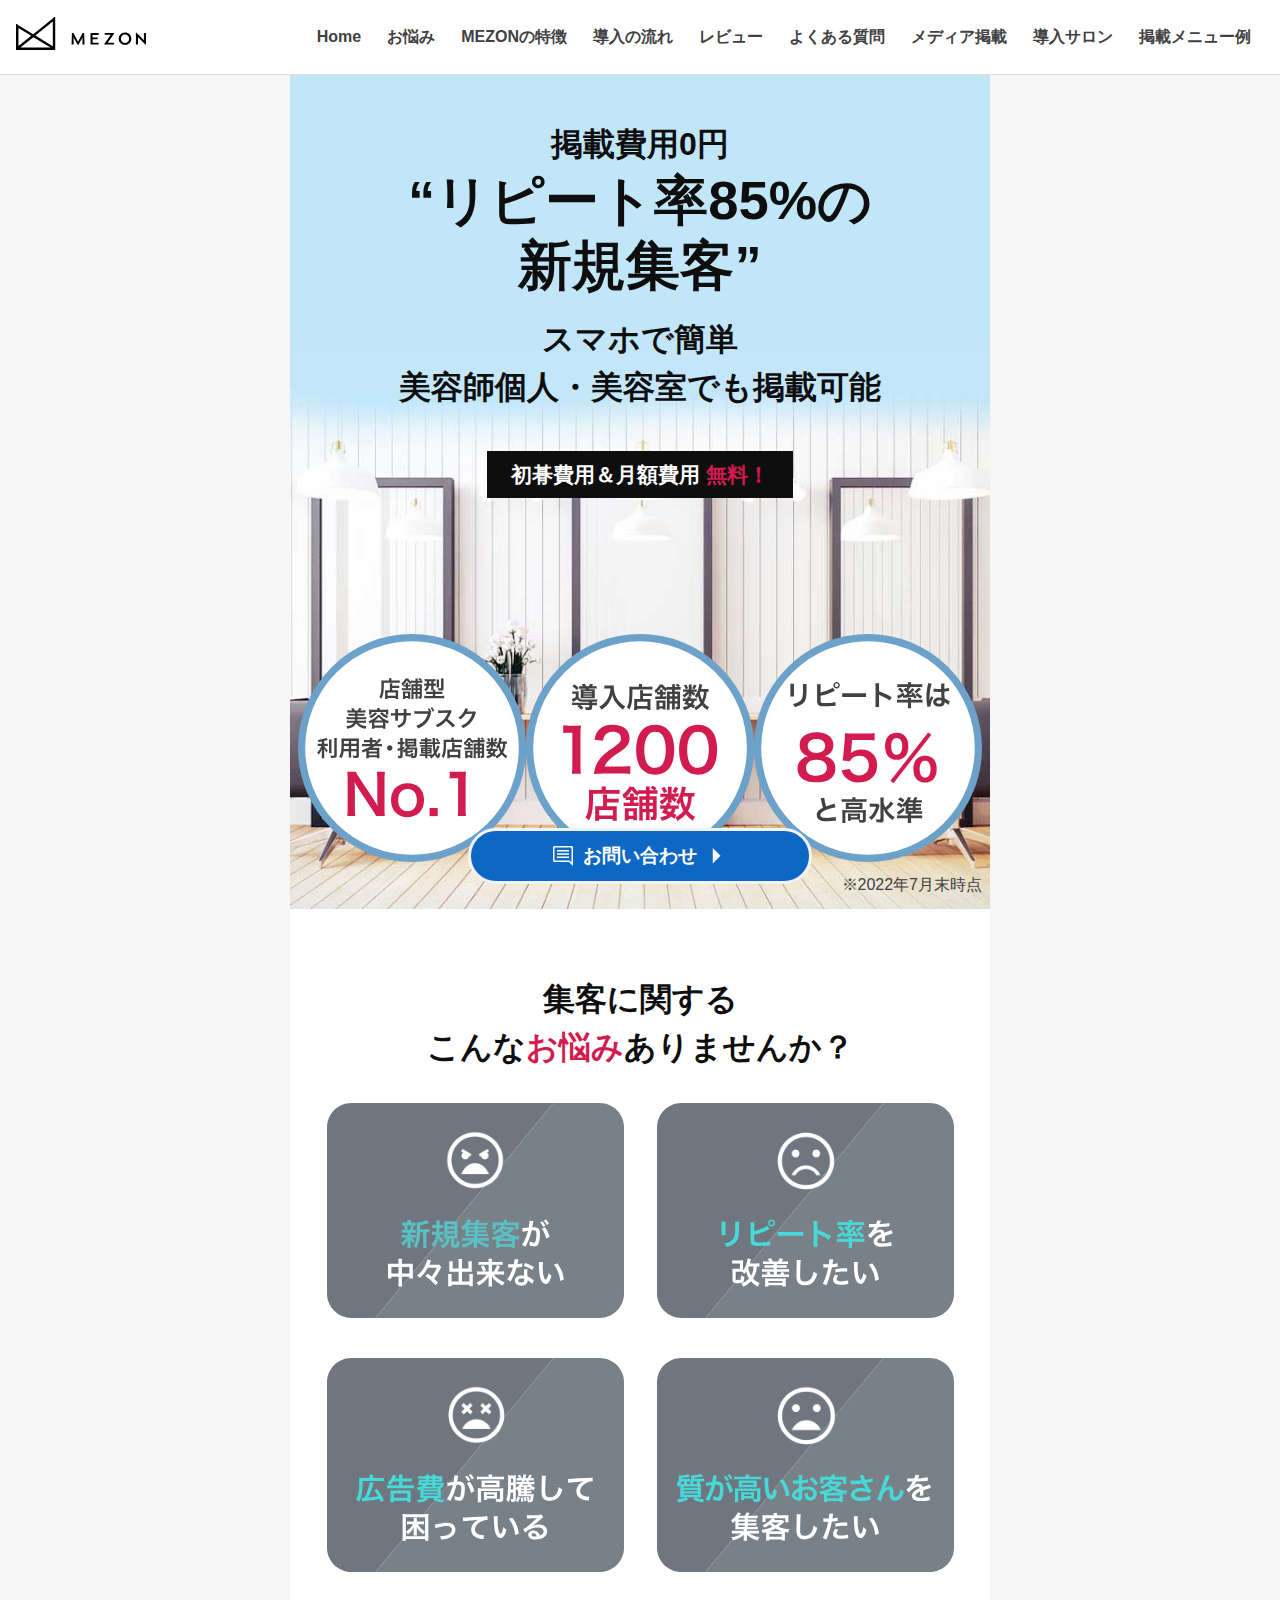
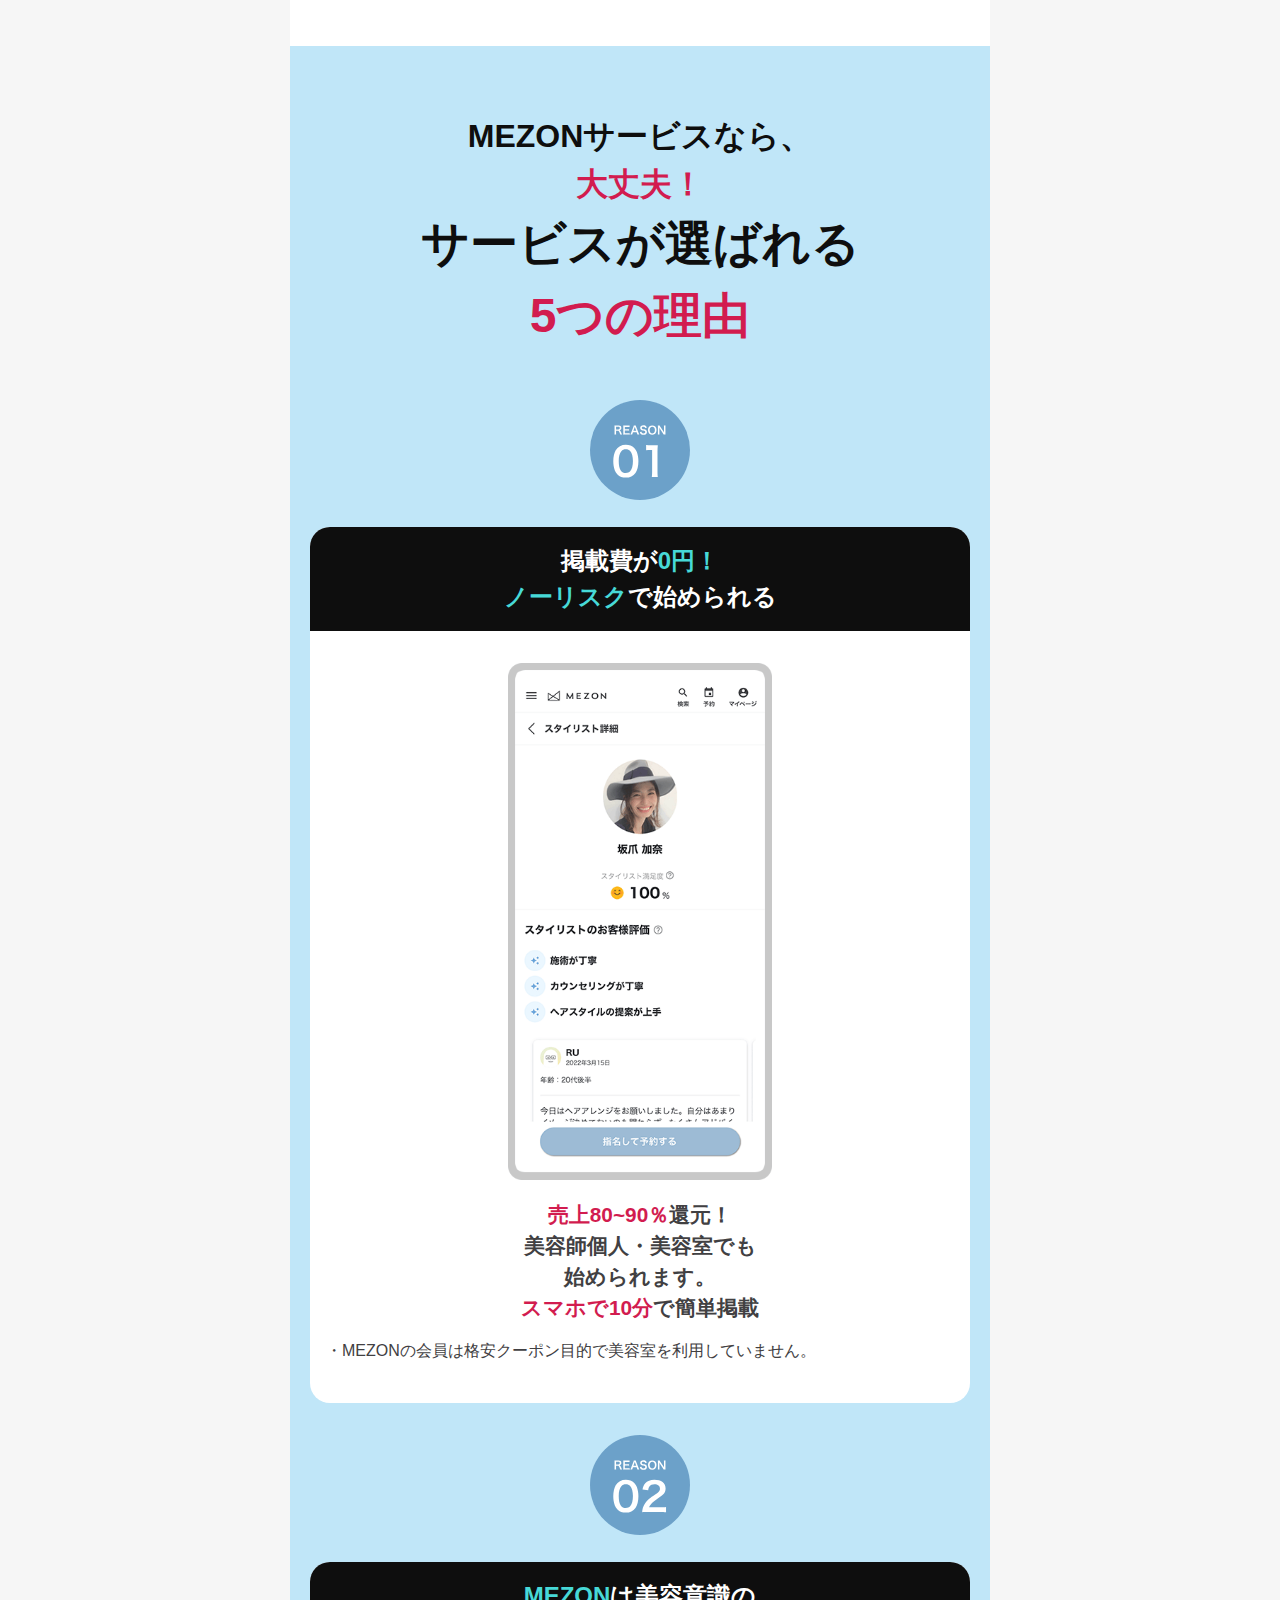
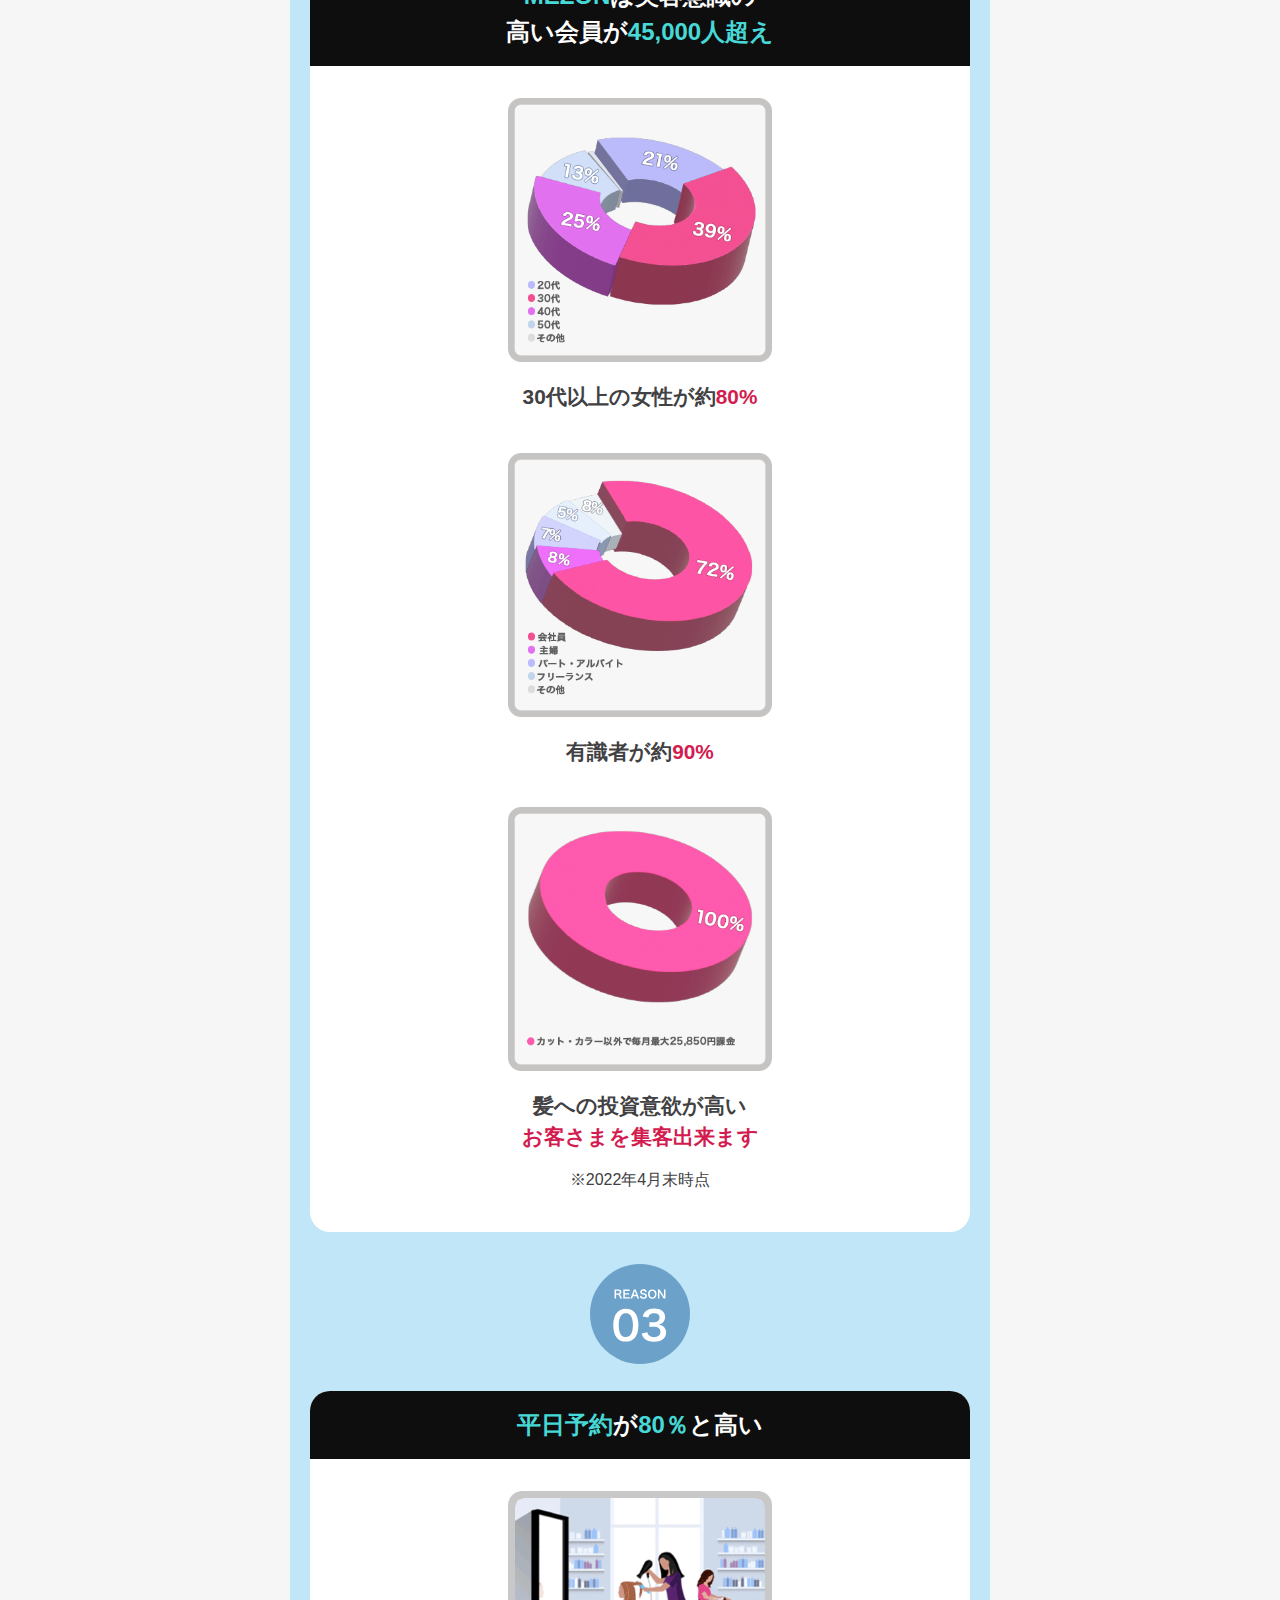
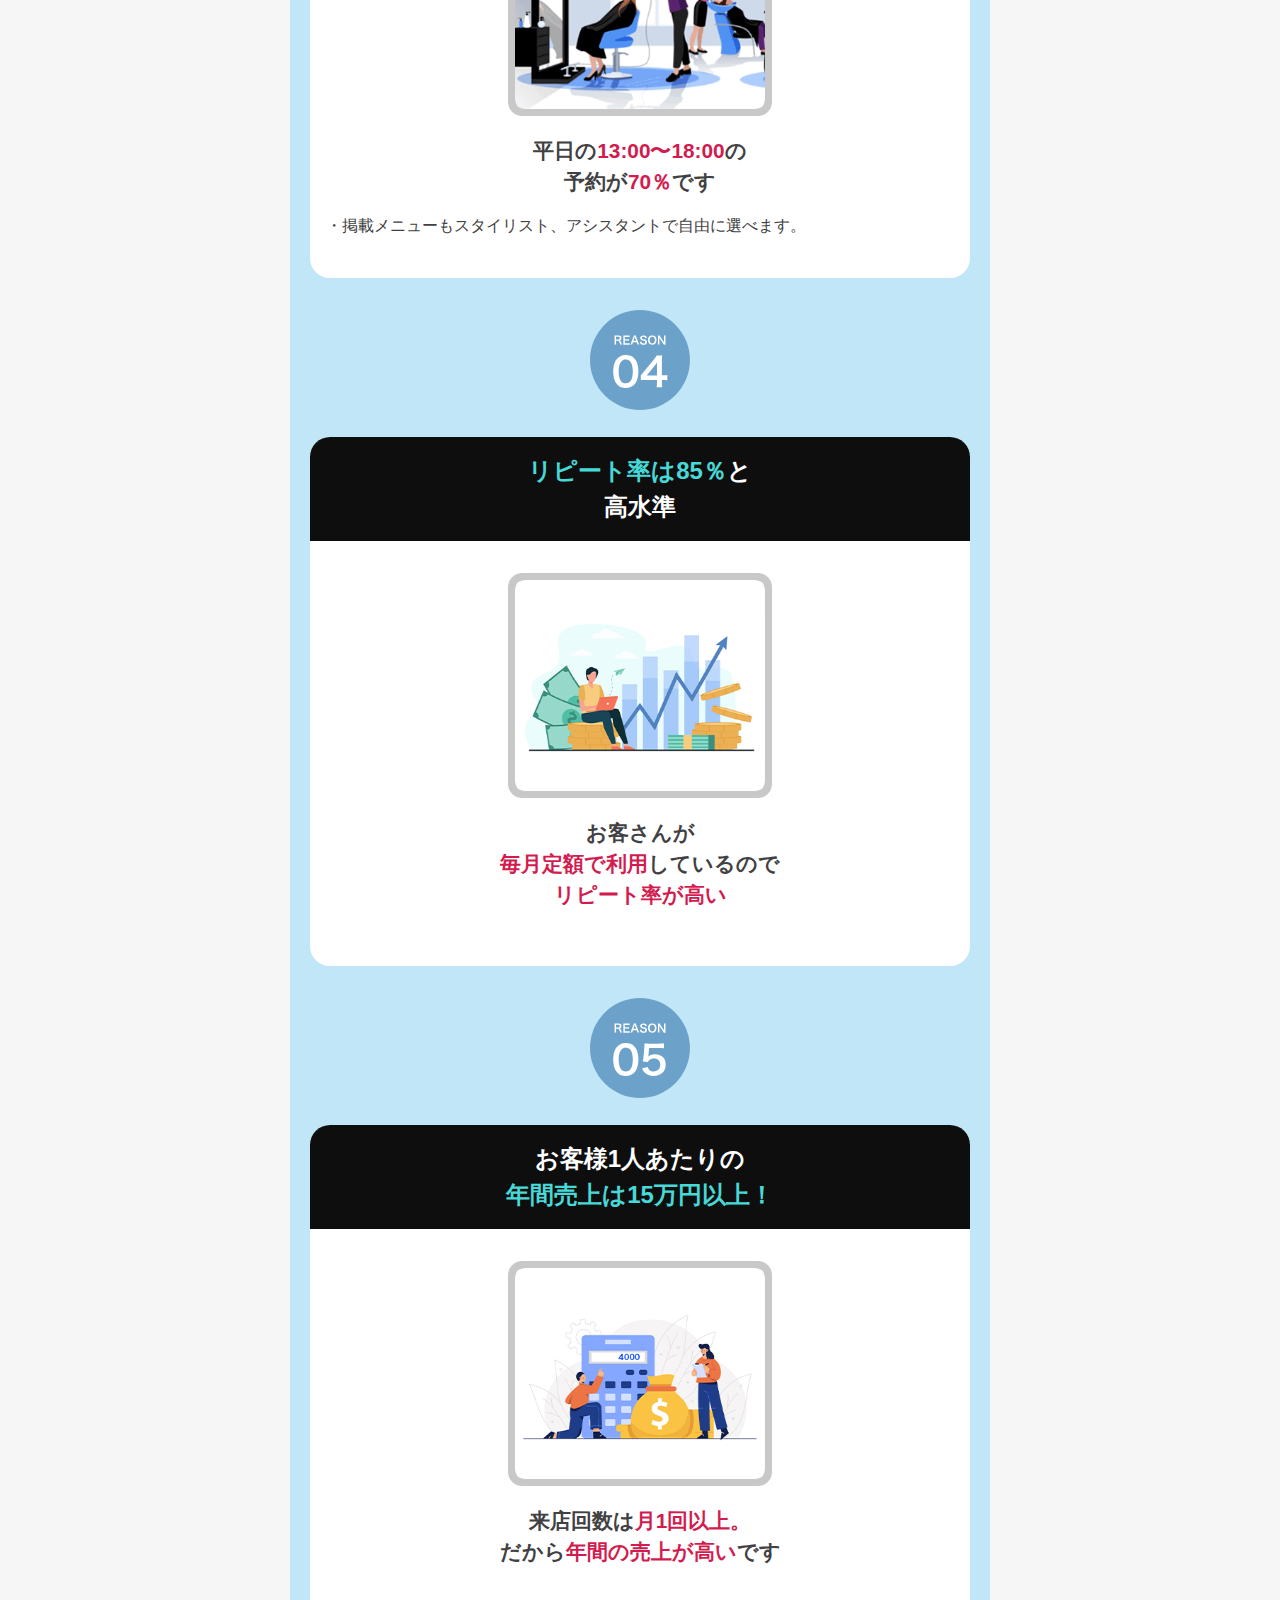
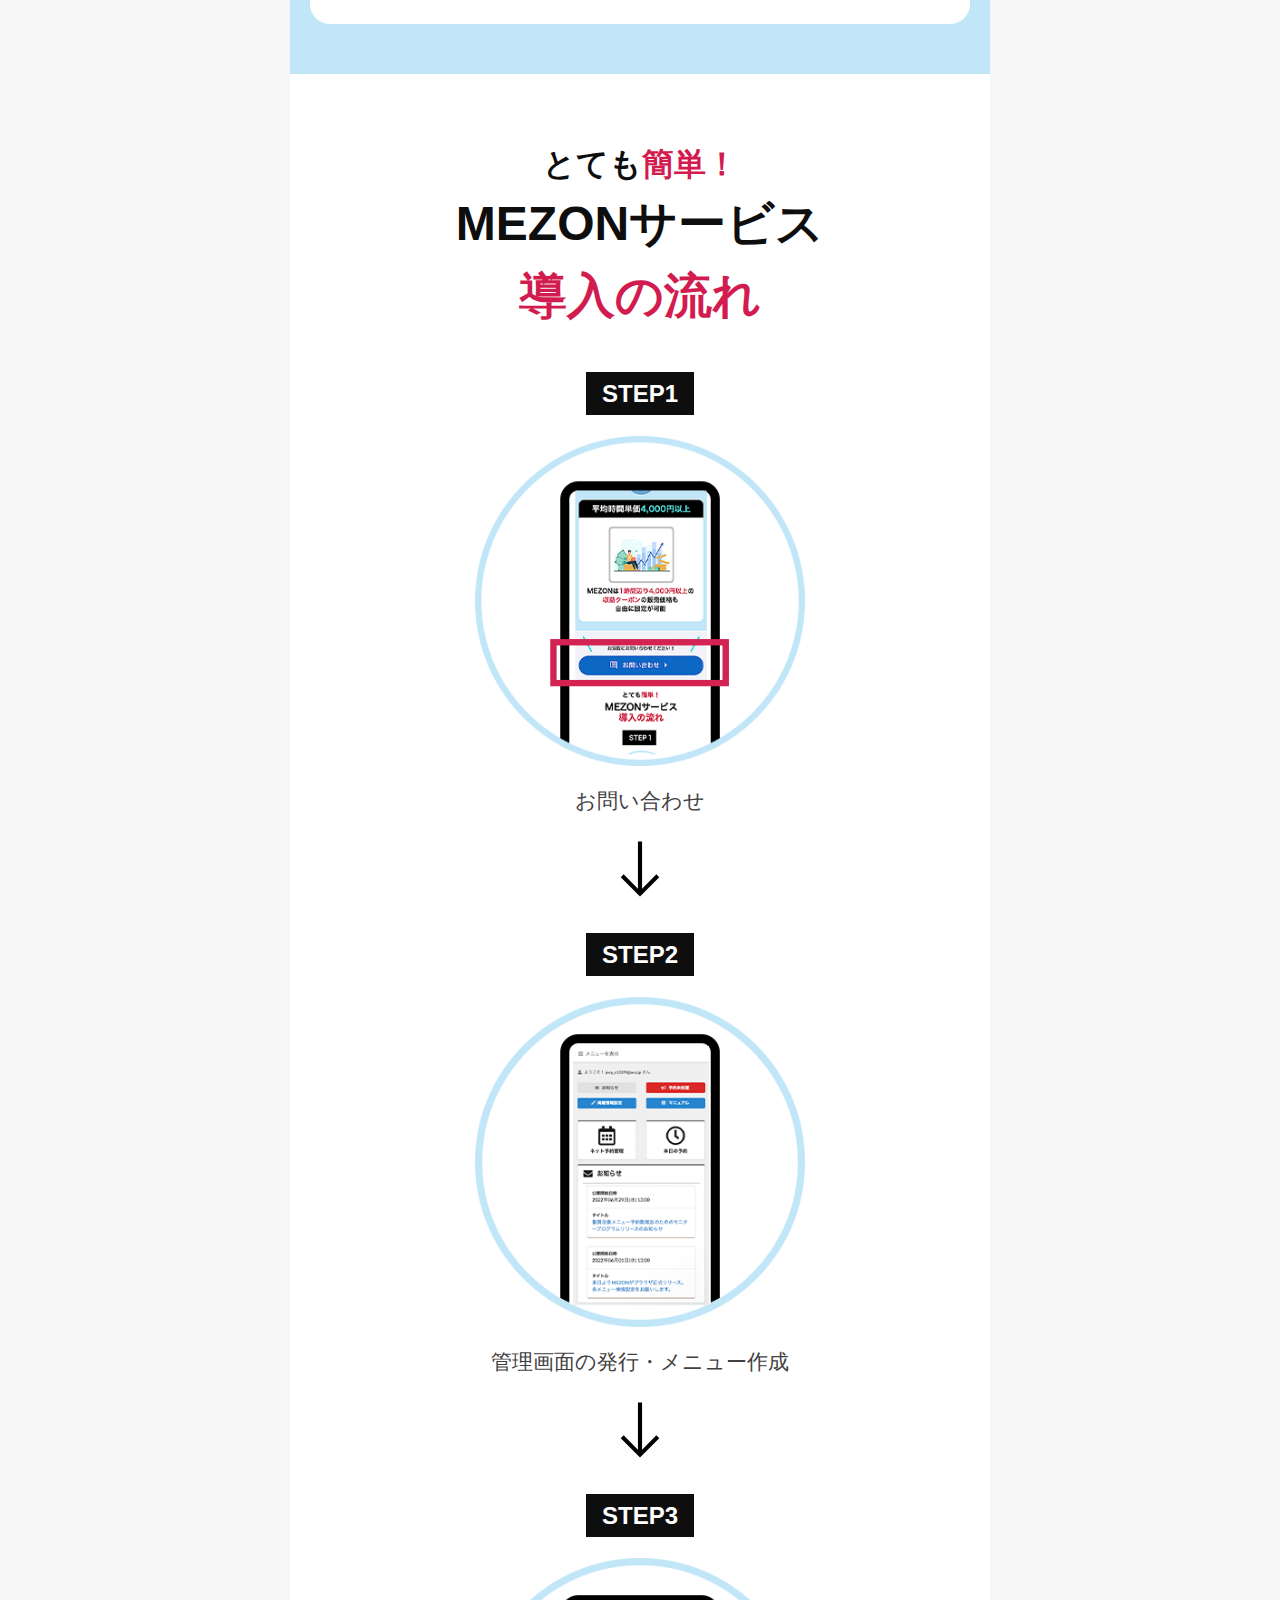
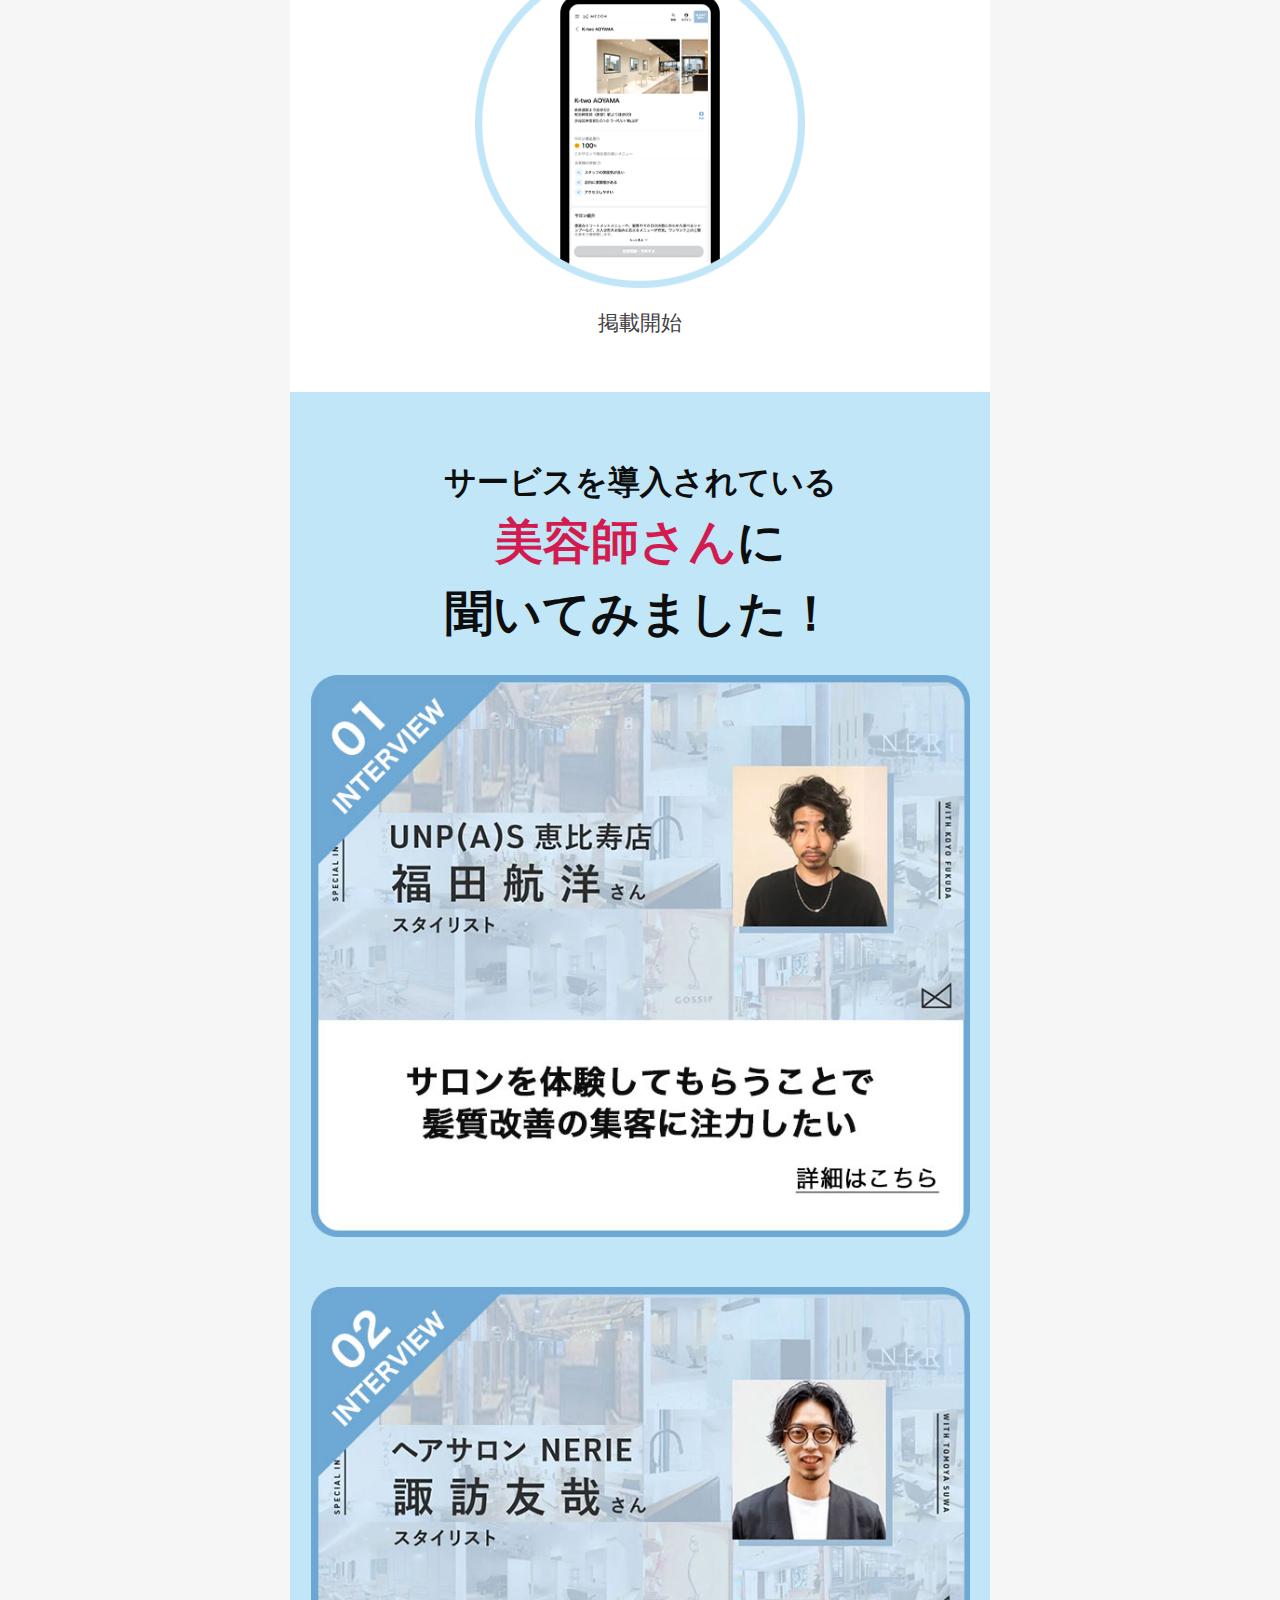
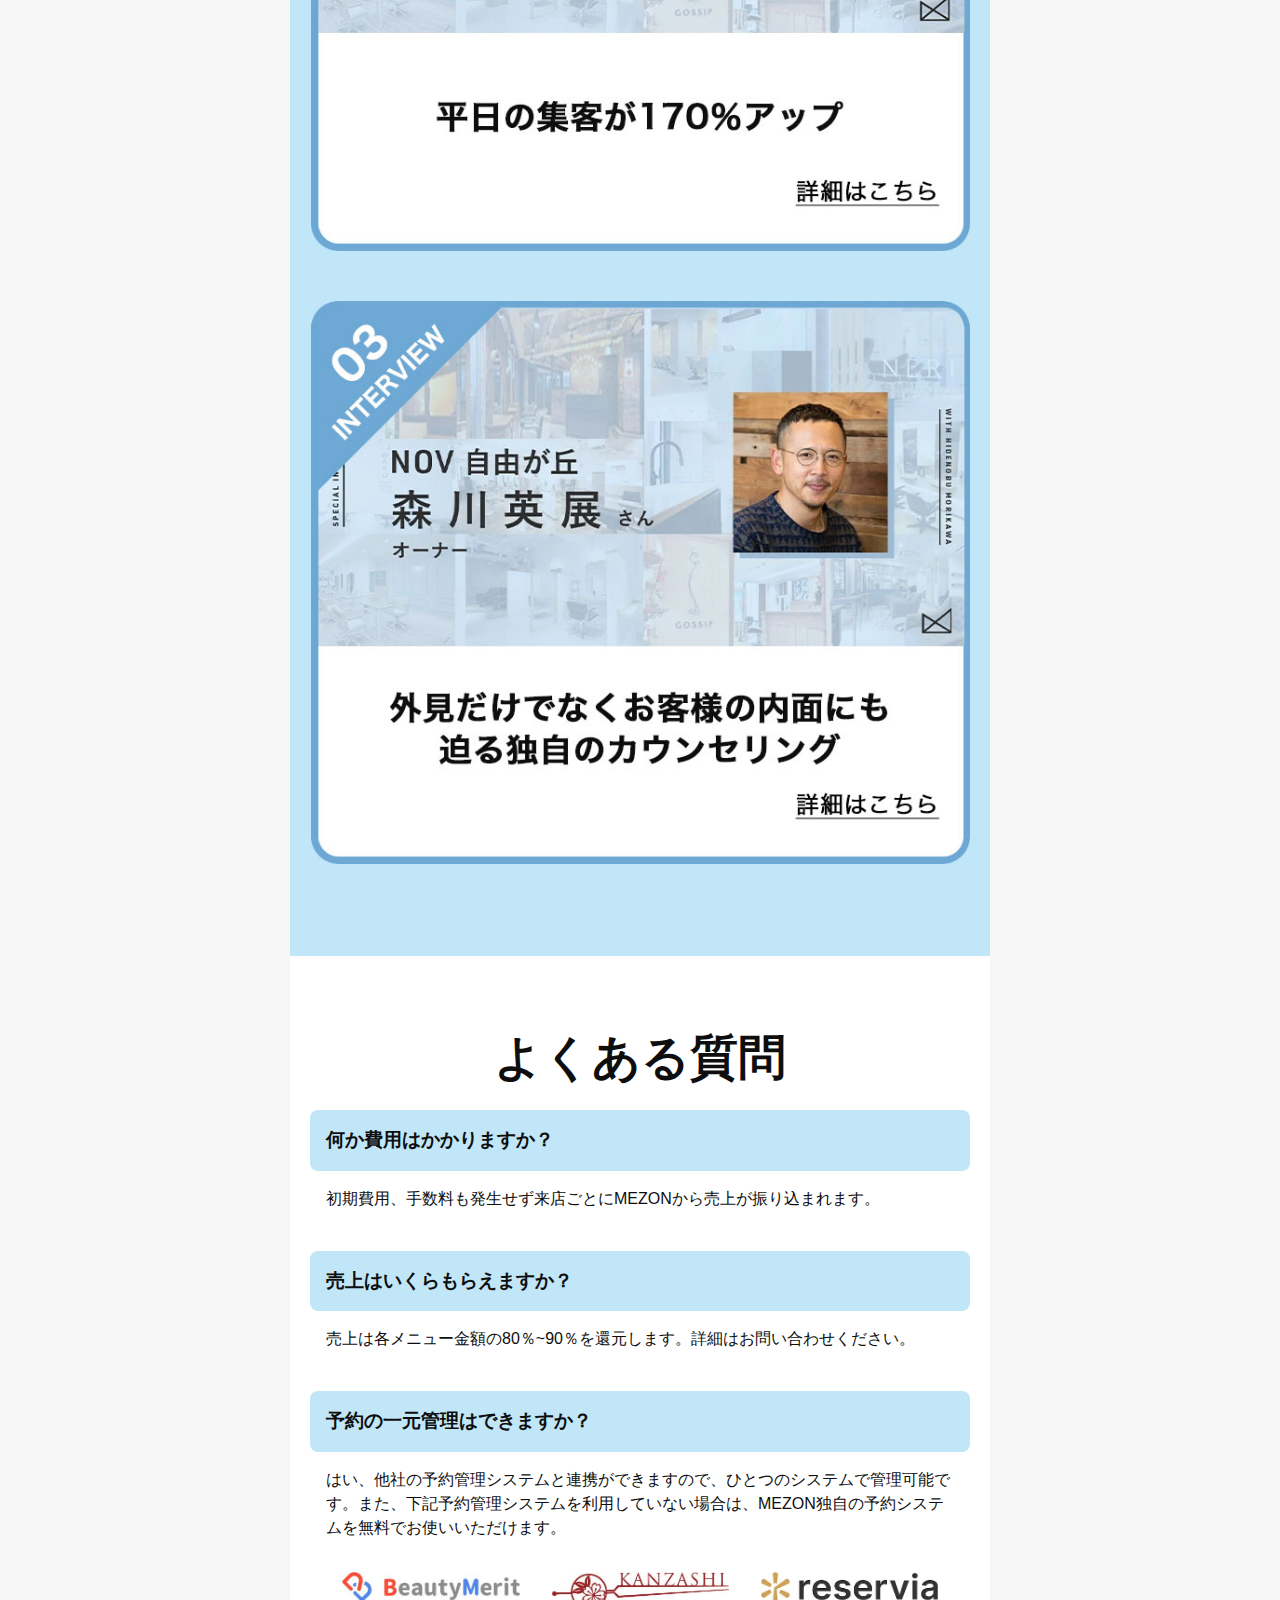
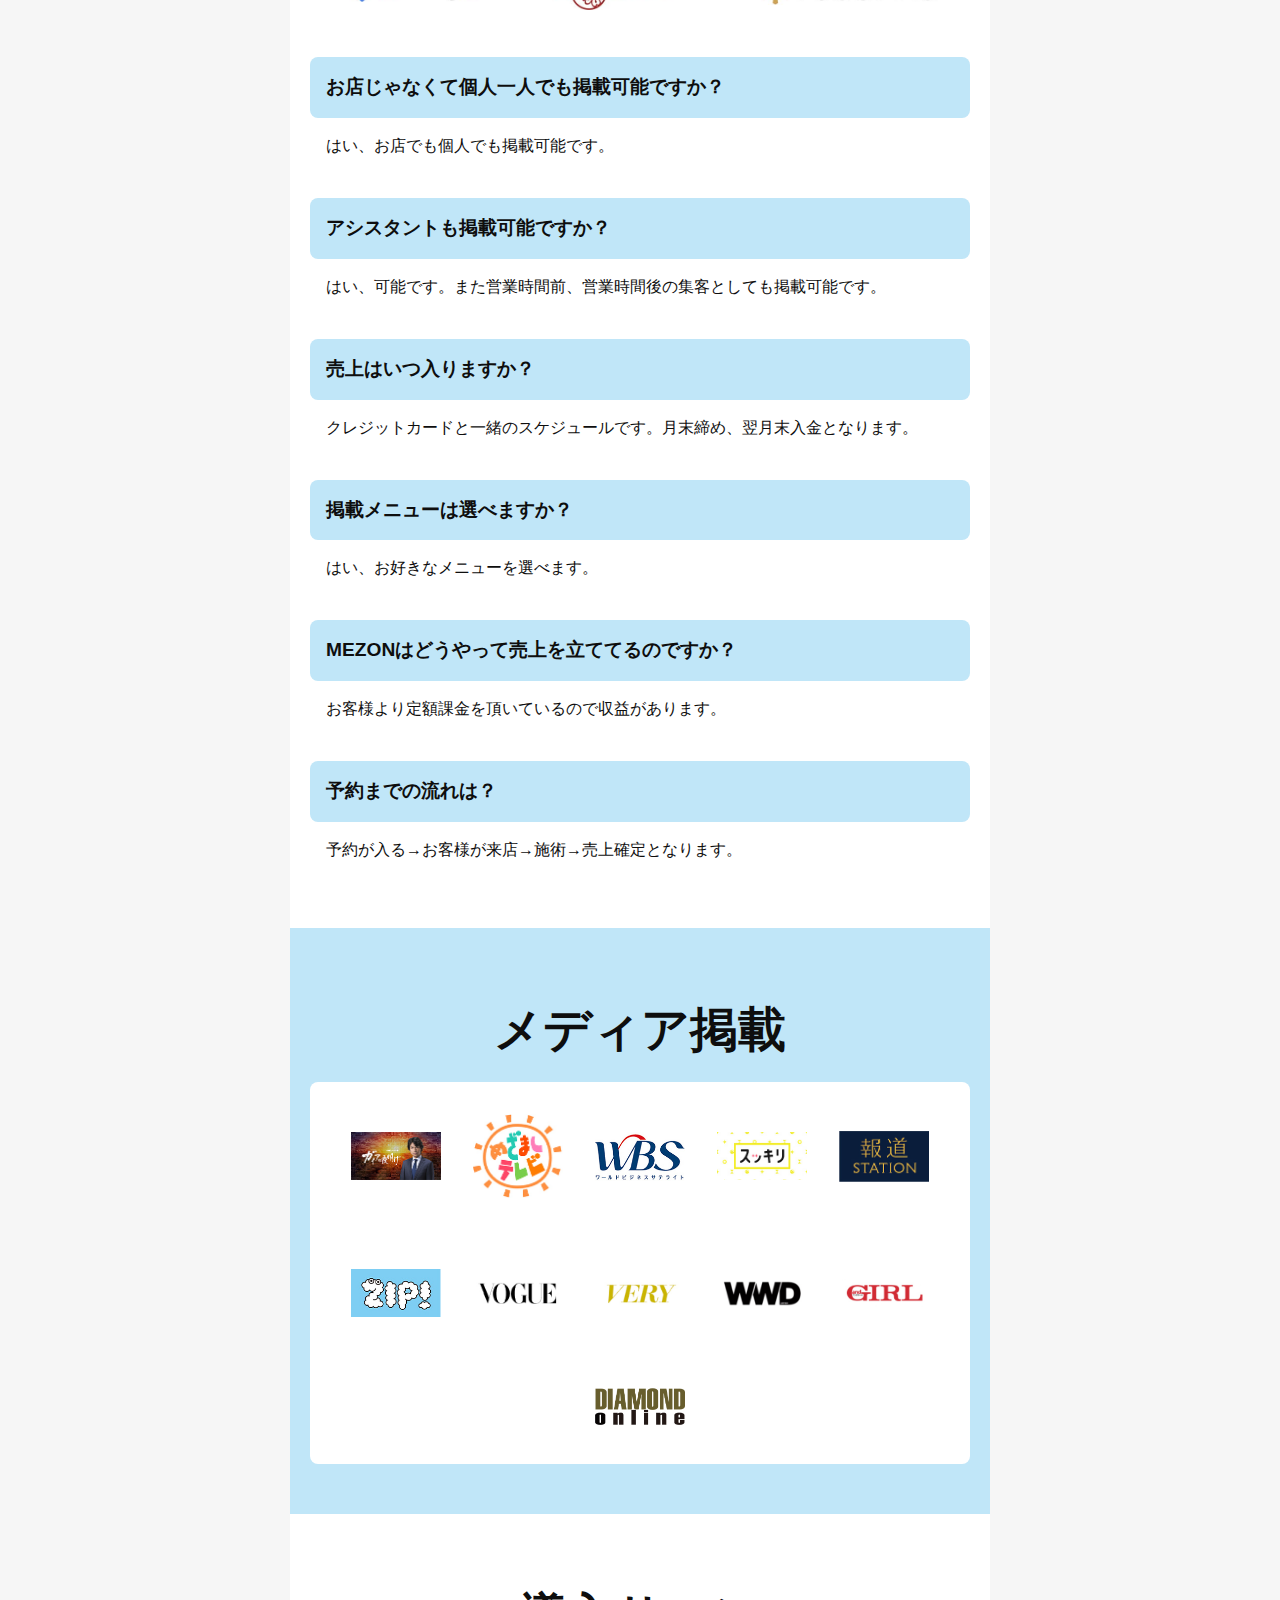
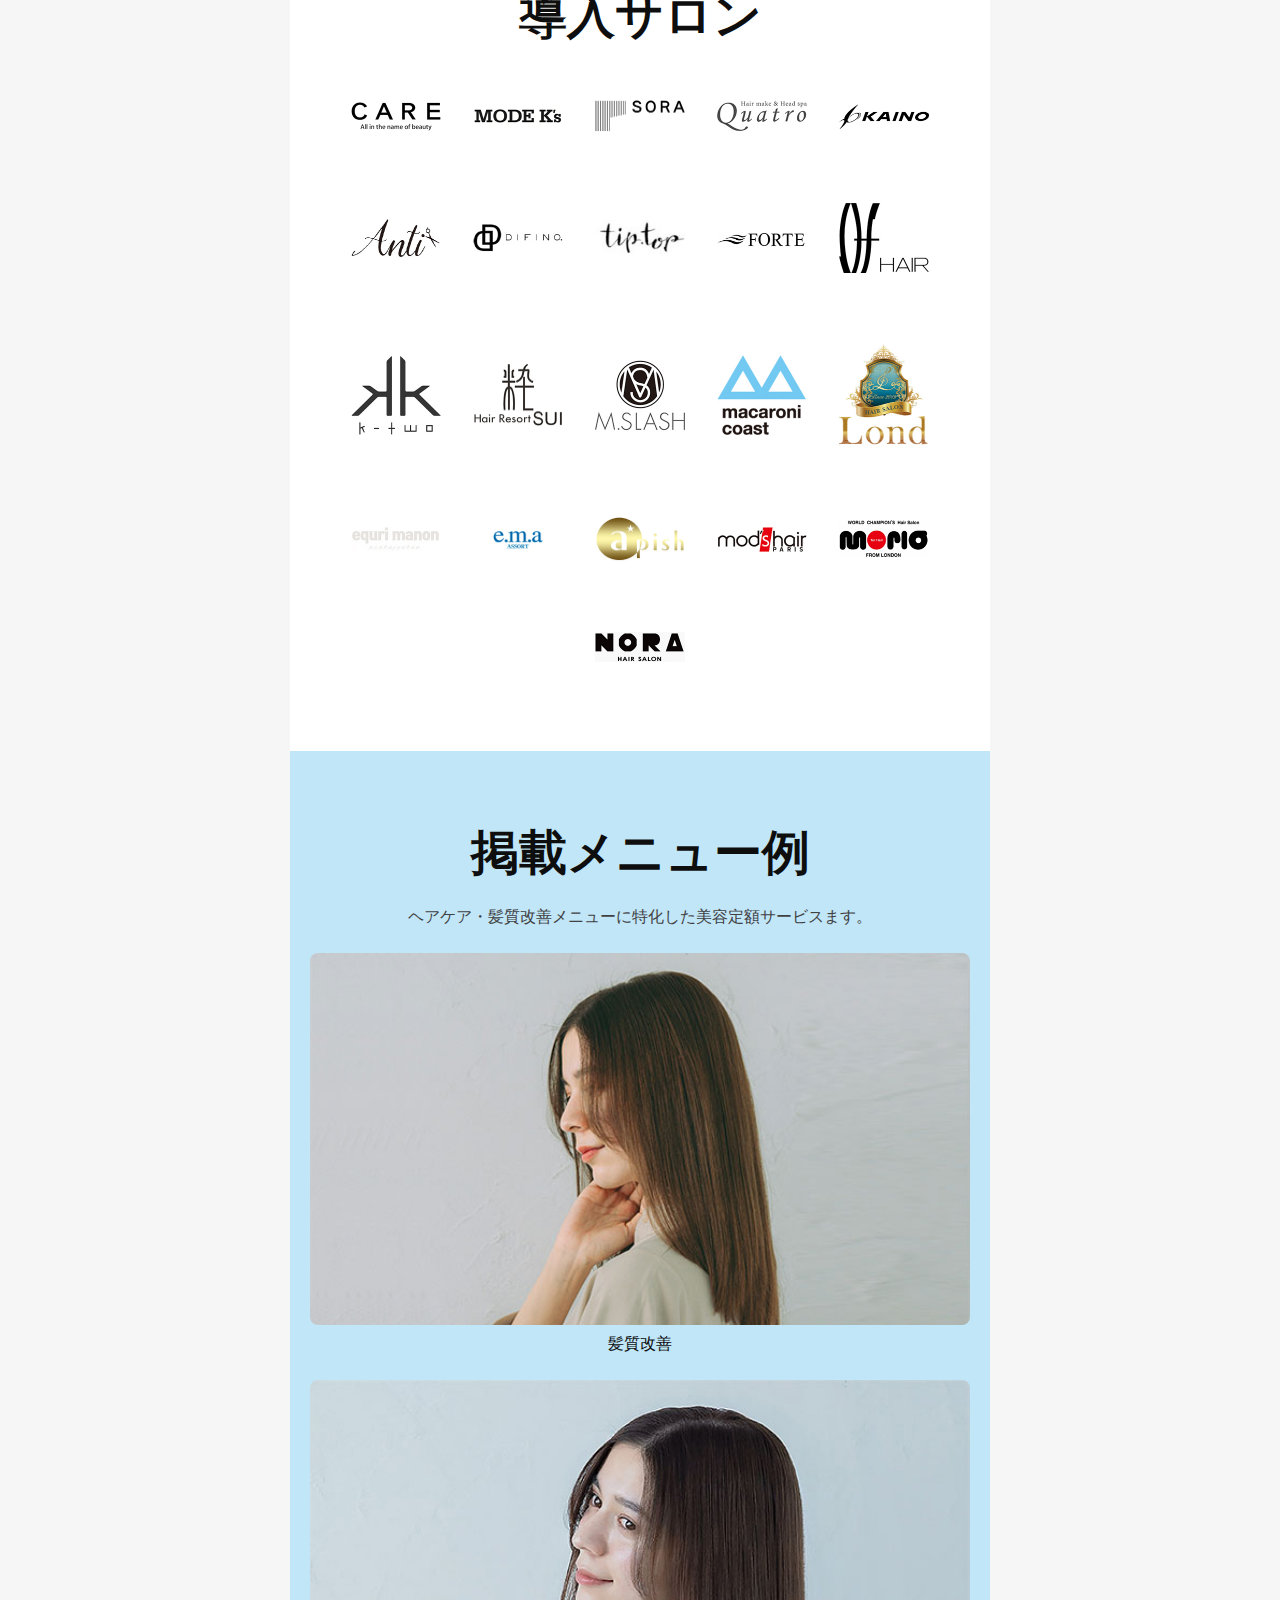
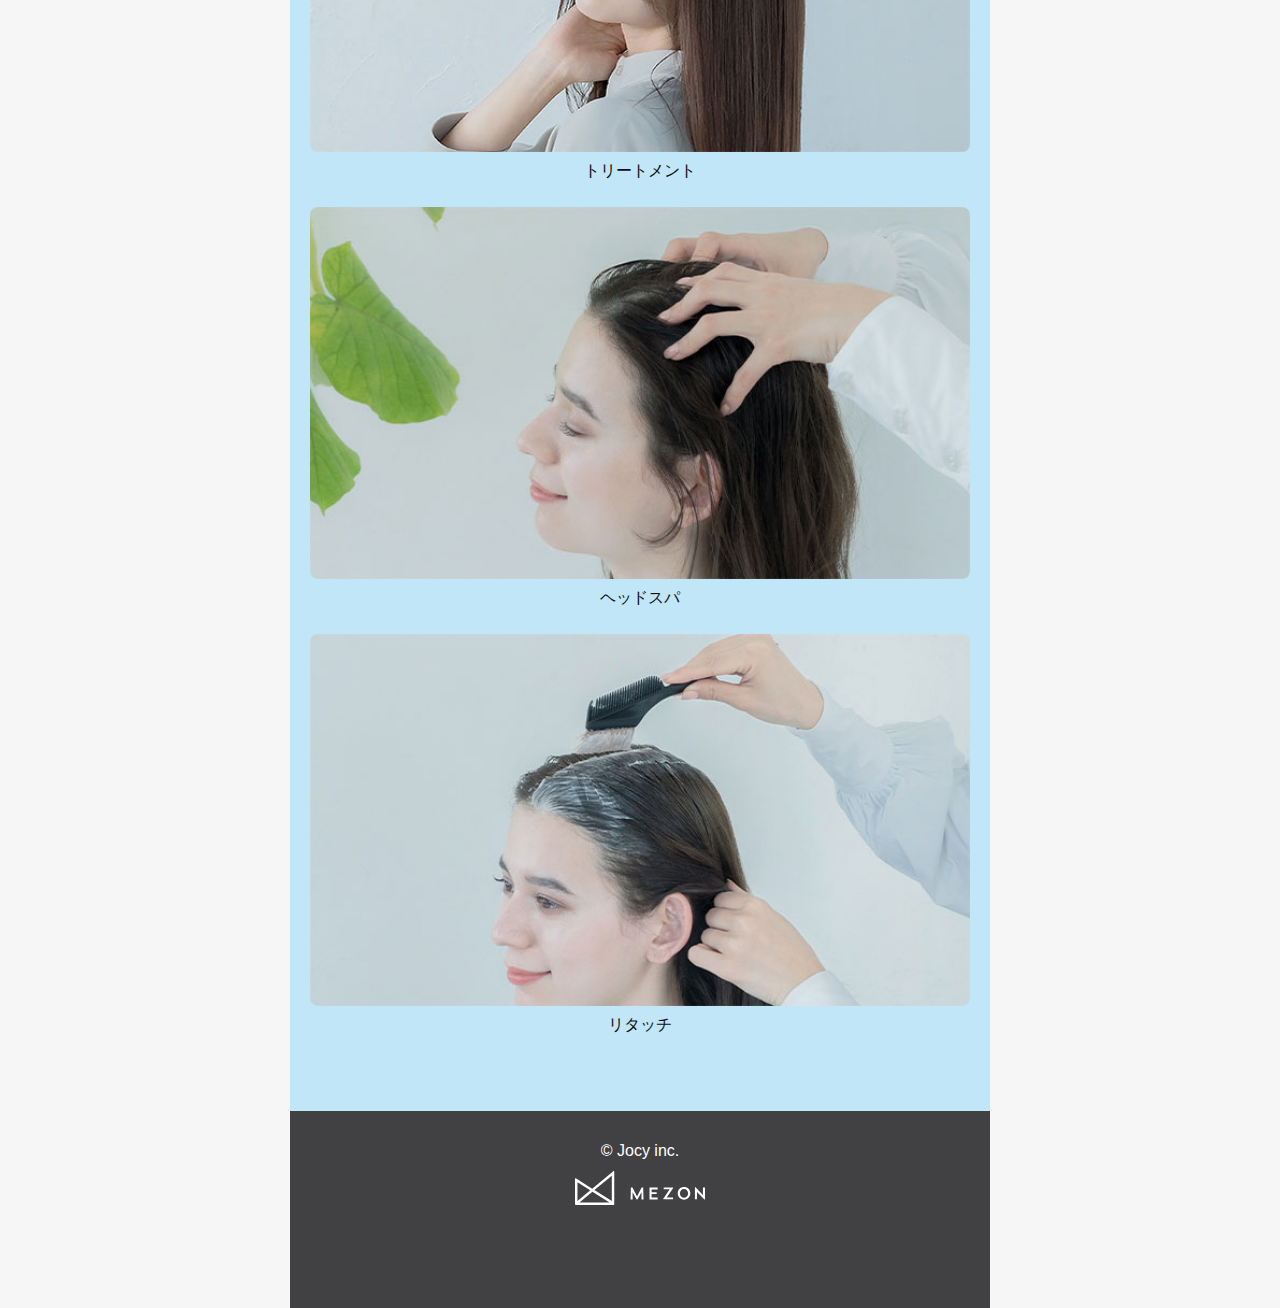
==== commit f4fb0ad6: "first commit" ====
--- a/index.html
+++ b/index.html
@@ -115,7 +115,7 @@
               <h2><span class="accent-g">平日予約</span>が<span class="accent-g">80％</span>と高い</h2>
               <img src="imgs/features03.png" alt="平日予約が80％と高い" class="main">
               <p class="summary">
-                平日の<span class="accent">3:00〜18:00</span>の<br>予約が<span class="accent">70％</span>です
+                平日の<span class="accent">13:00〜18:00</span>の<br>予約が<span class="accent">70％</span>です
               </p>
               <p class="con">
                 ・掲載メニューもスタイリスト、アシスタントで自由に選べます。
@@ -142,7 +142,7 @@
               <h2>お客様1人あたりの<br><span class="accent-g">年間売上は15万円以上！</span></h2>
               <img src="imgs/features05.png" alt="平均時間単価4,000円以上" class="main">
               <p class="summary">
-                来店回数は<span class="accent">1回以上。</span><br>だから<span class="accent">年間の売上が高い</span>です
+                来店回数は<span class="accent">月1回以上。</span><br>だから<span class="accent">年間の売上が高い</span>です
               </p>
             </div>
           </div>
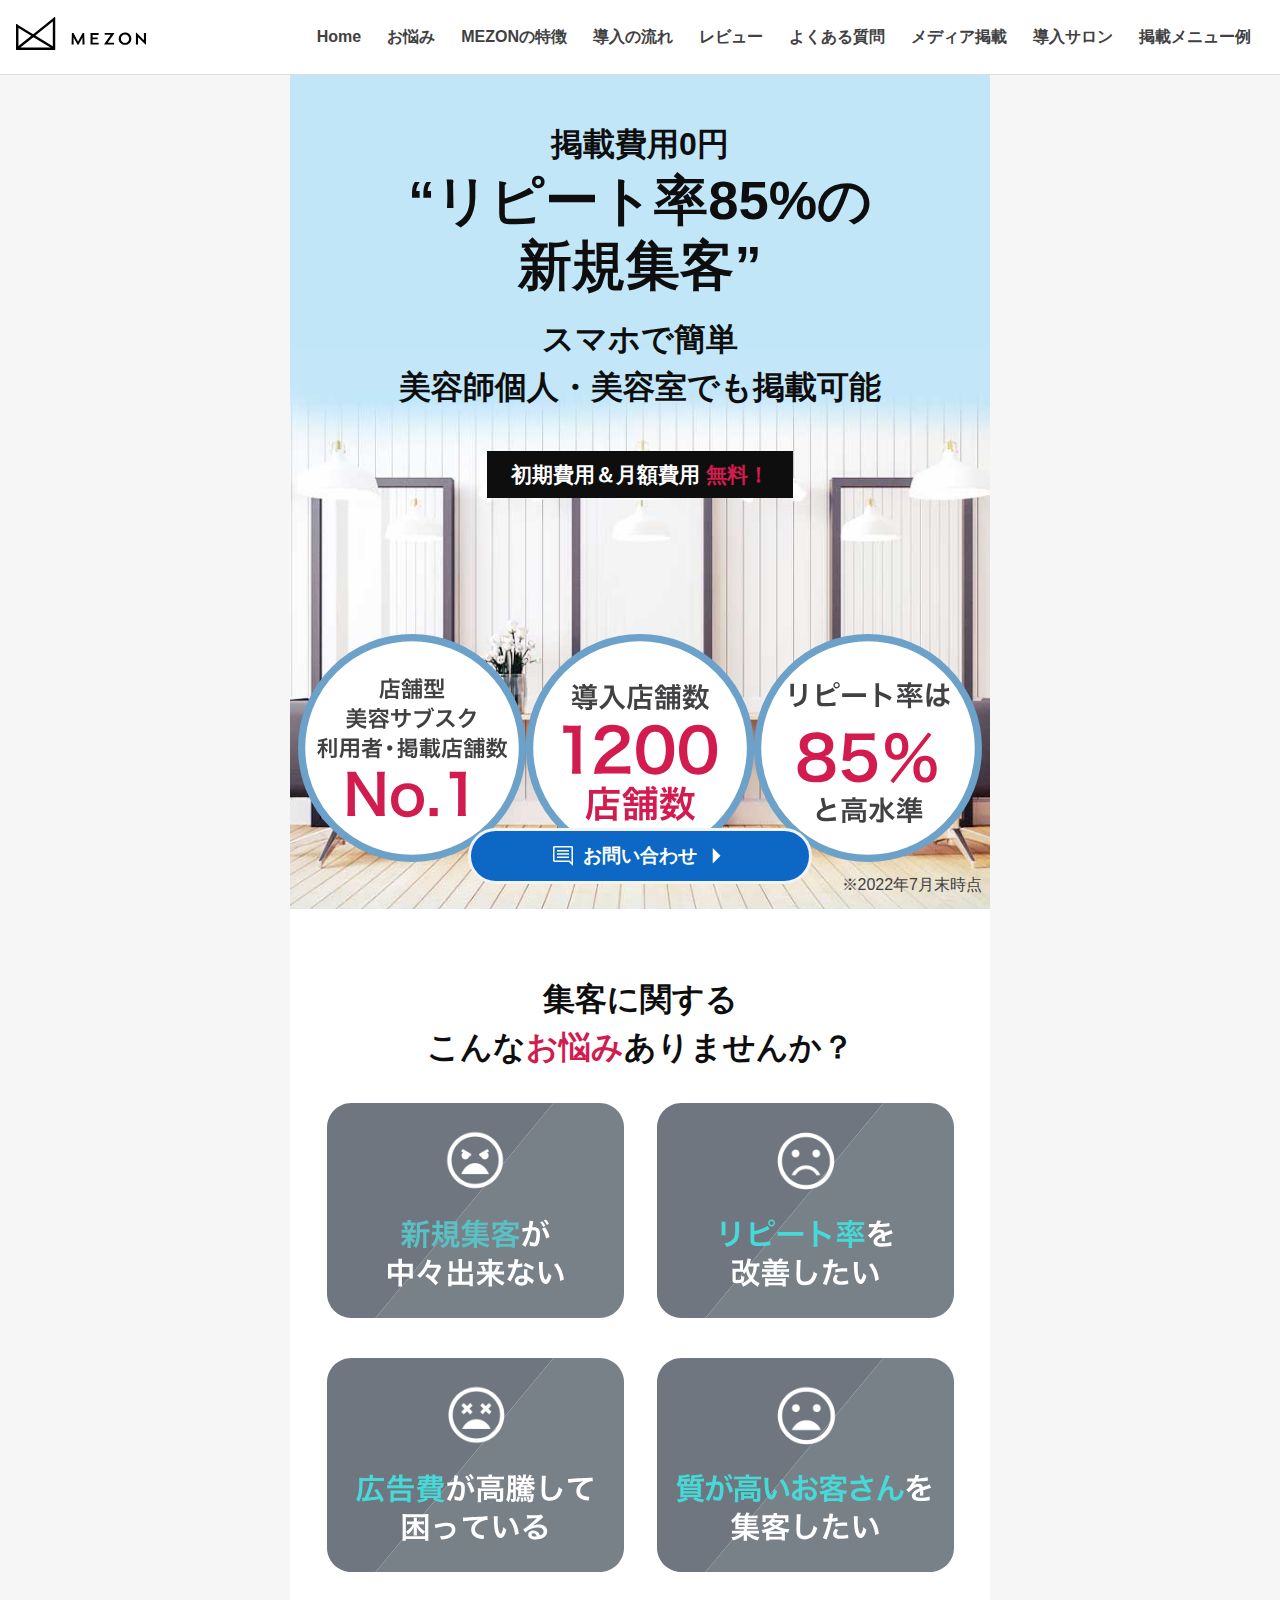
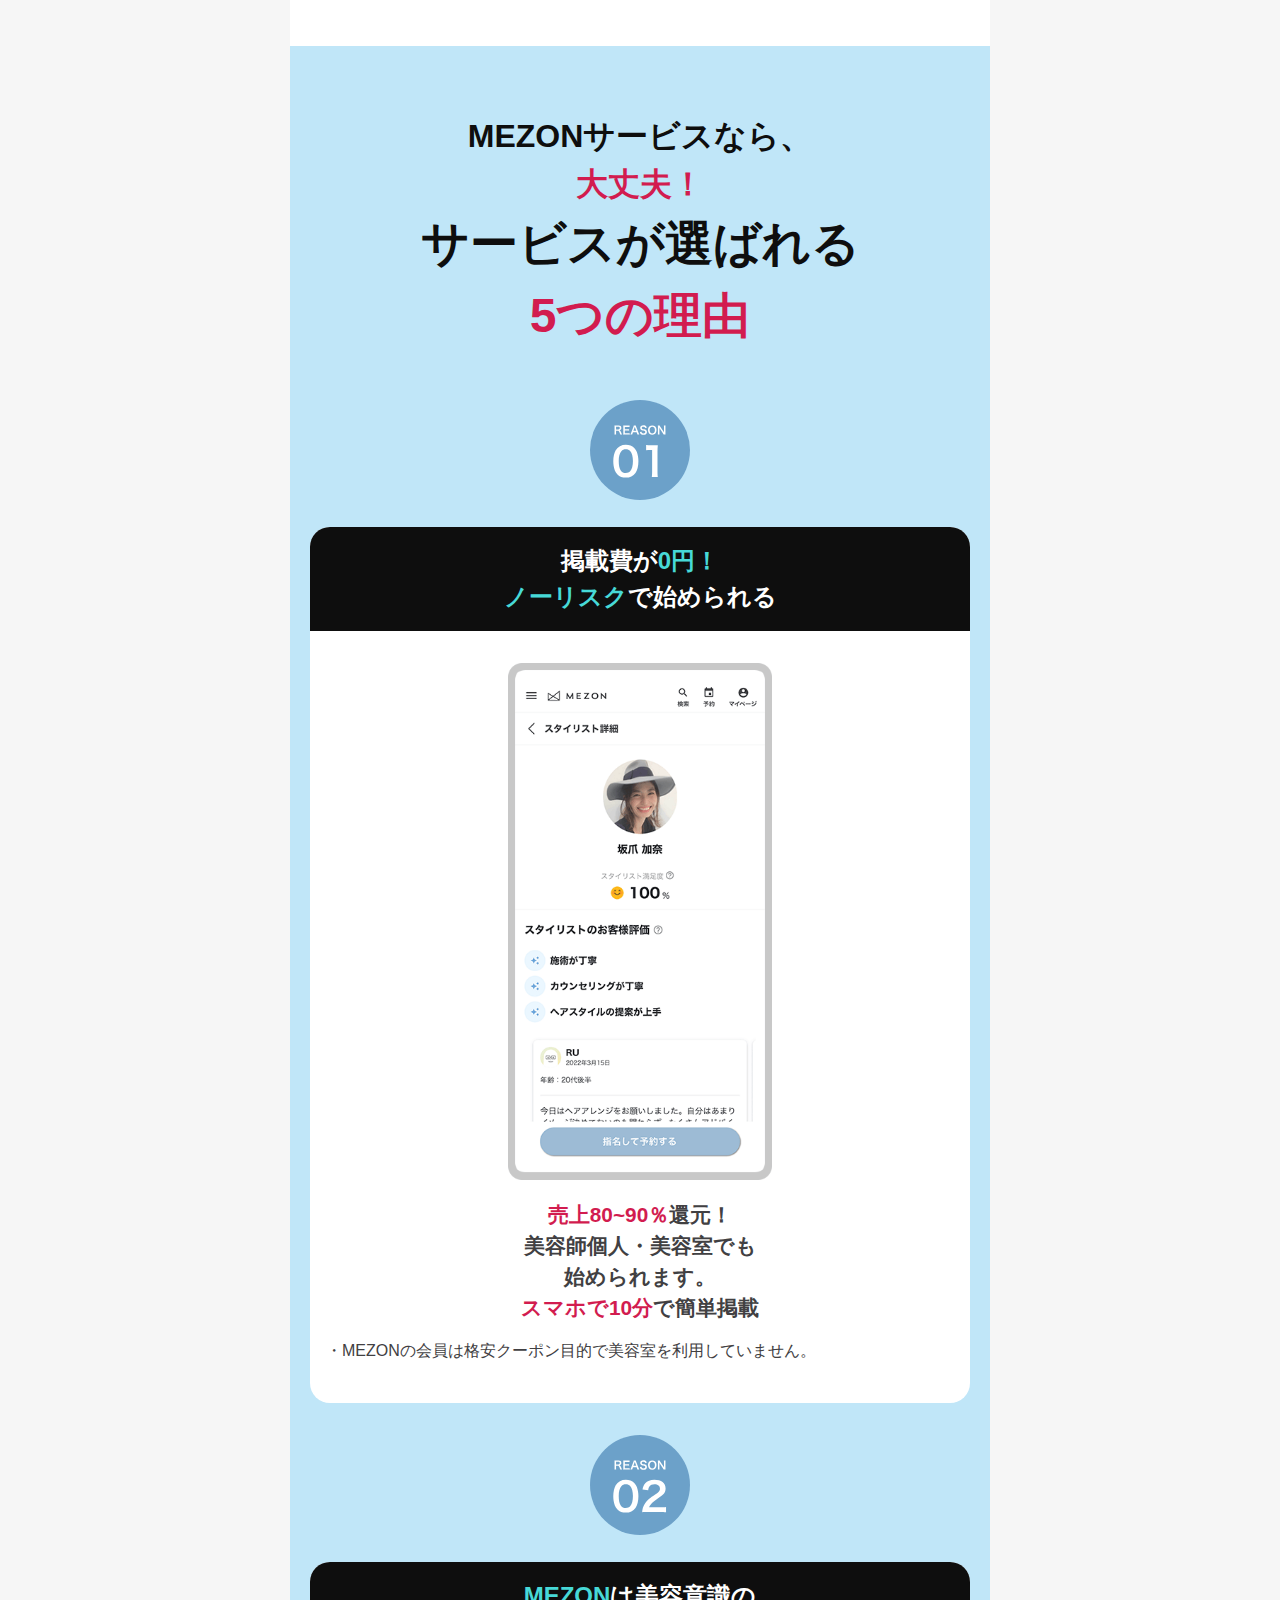
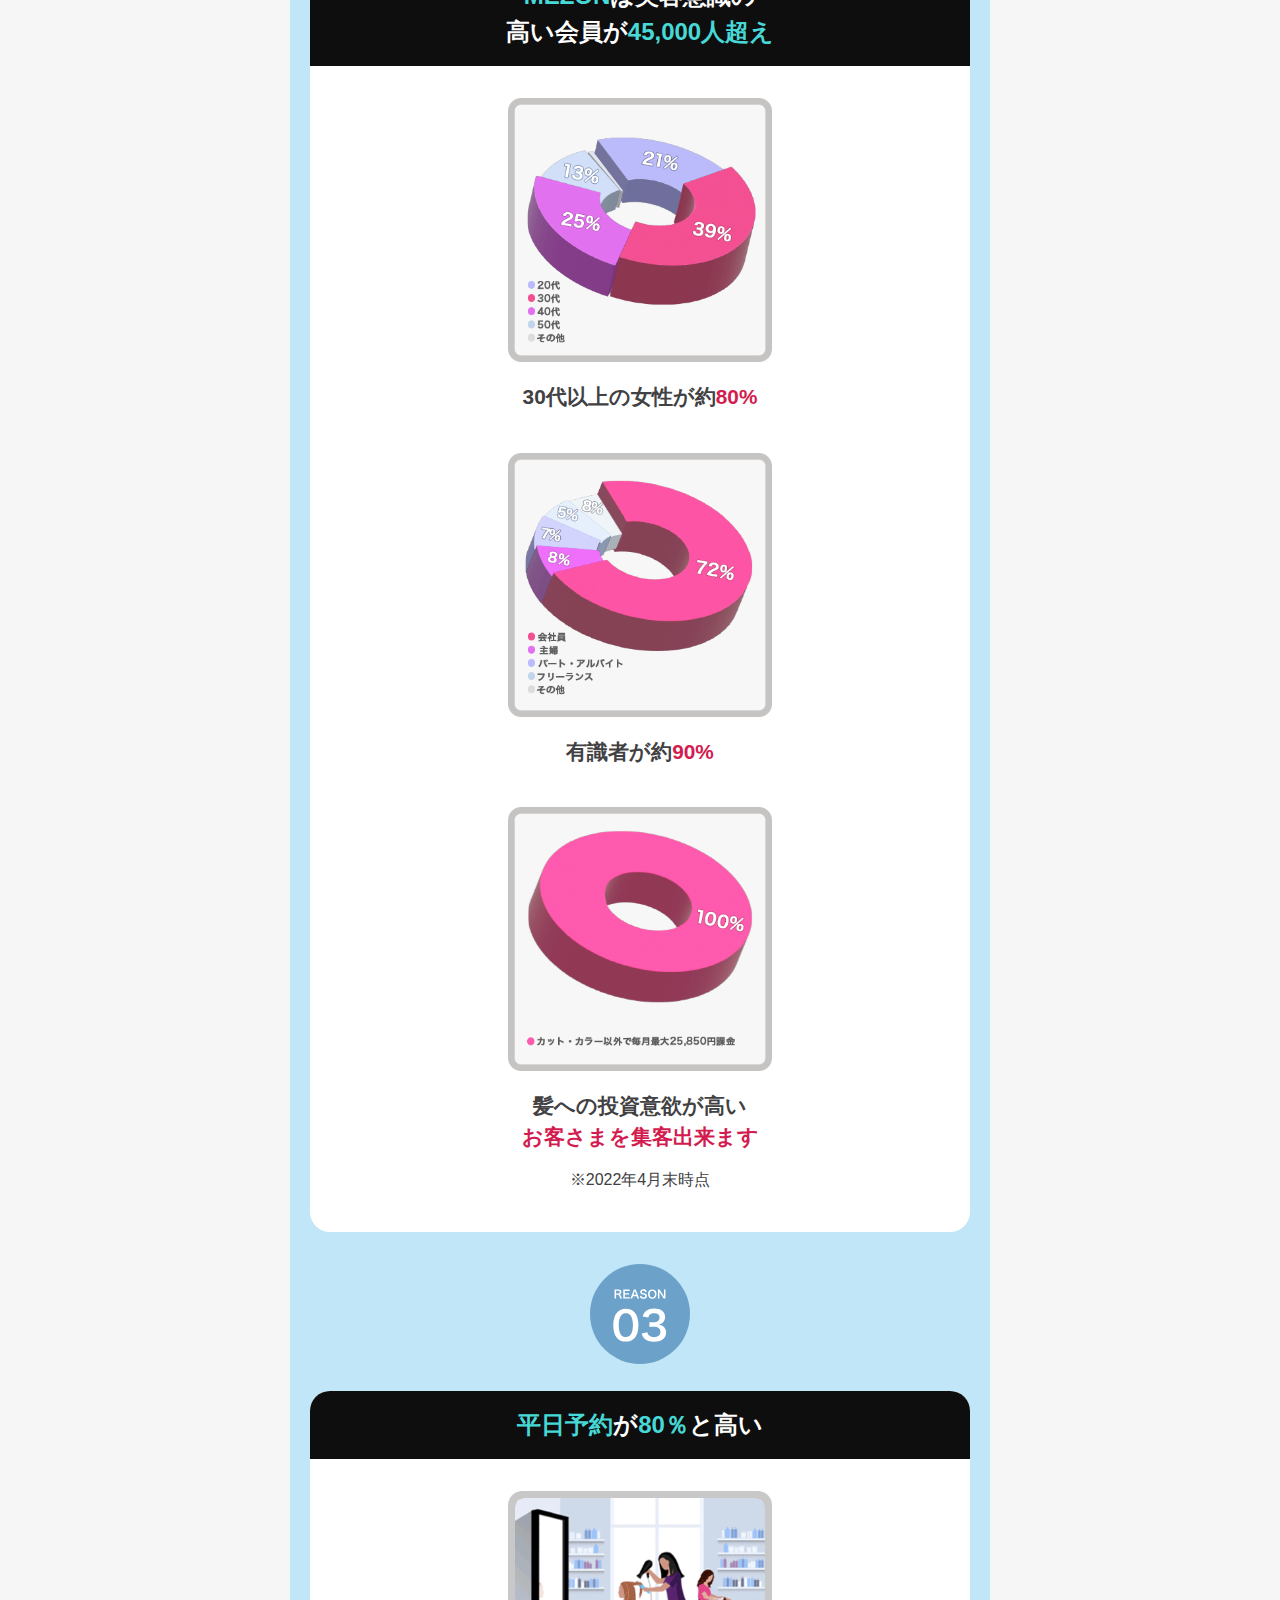
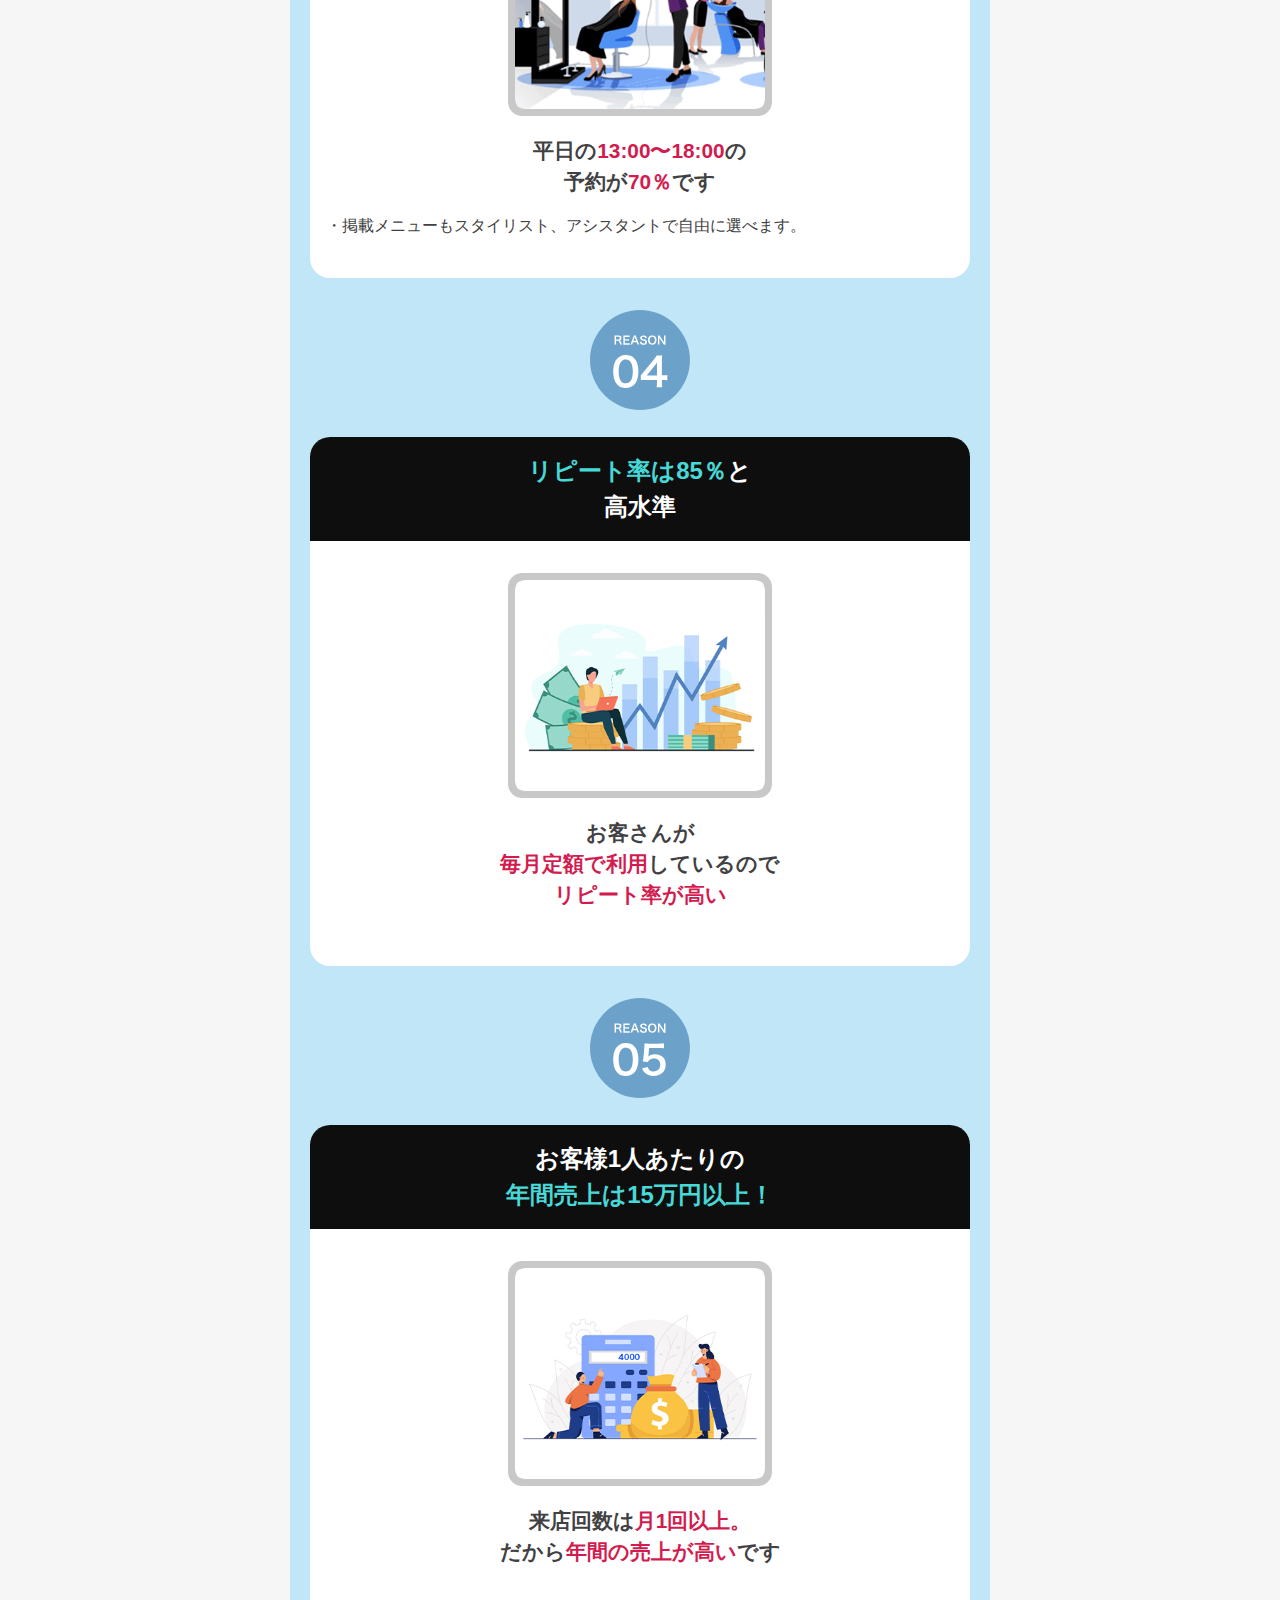
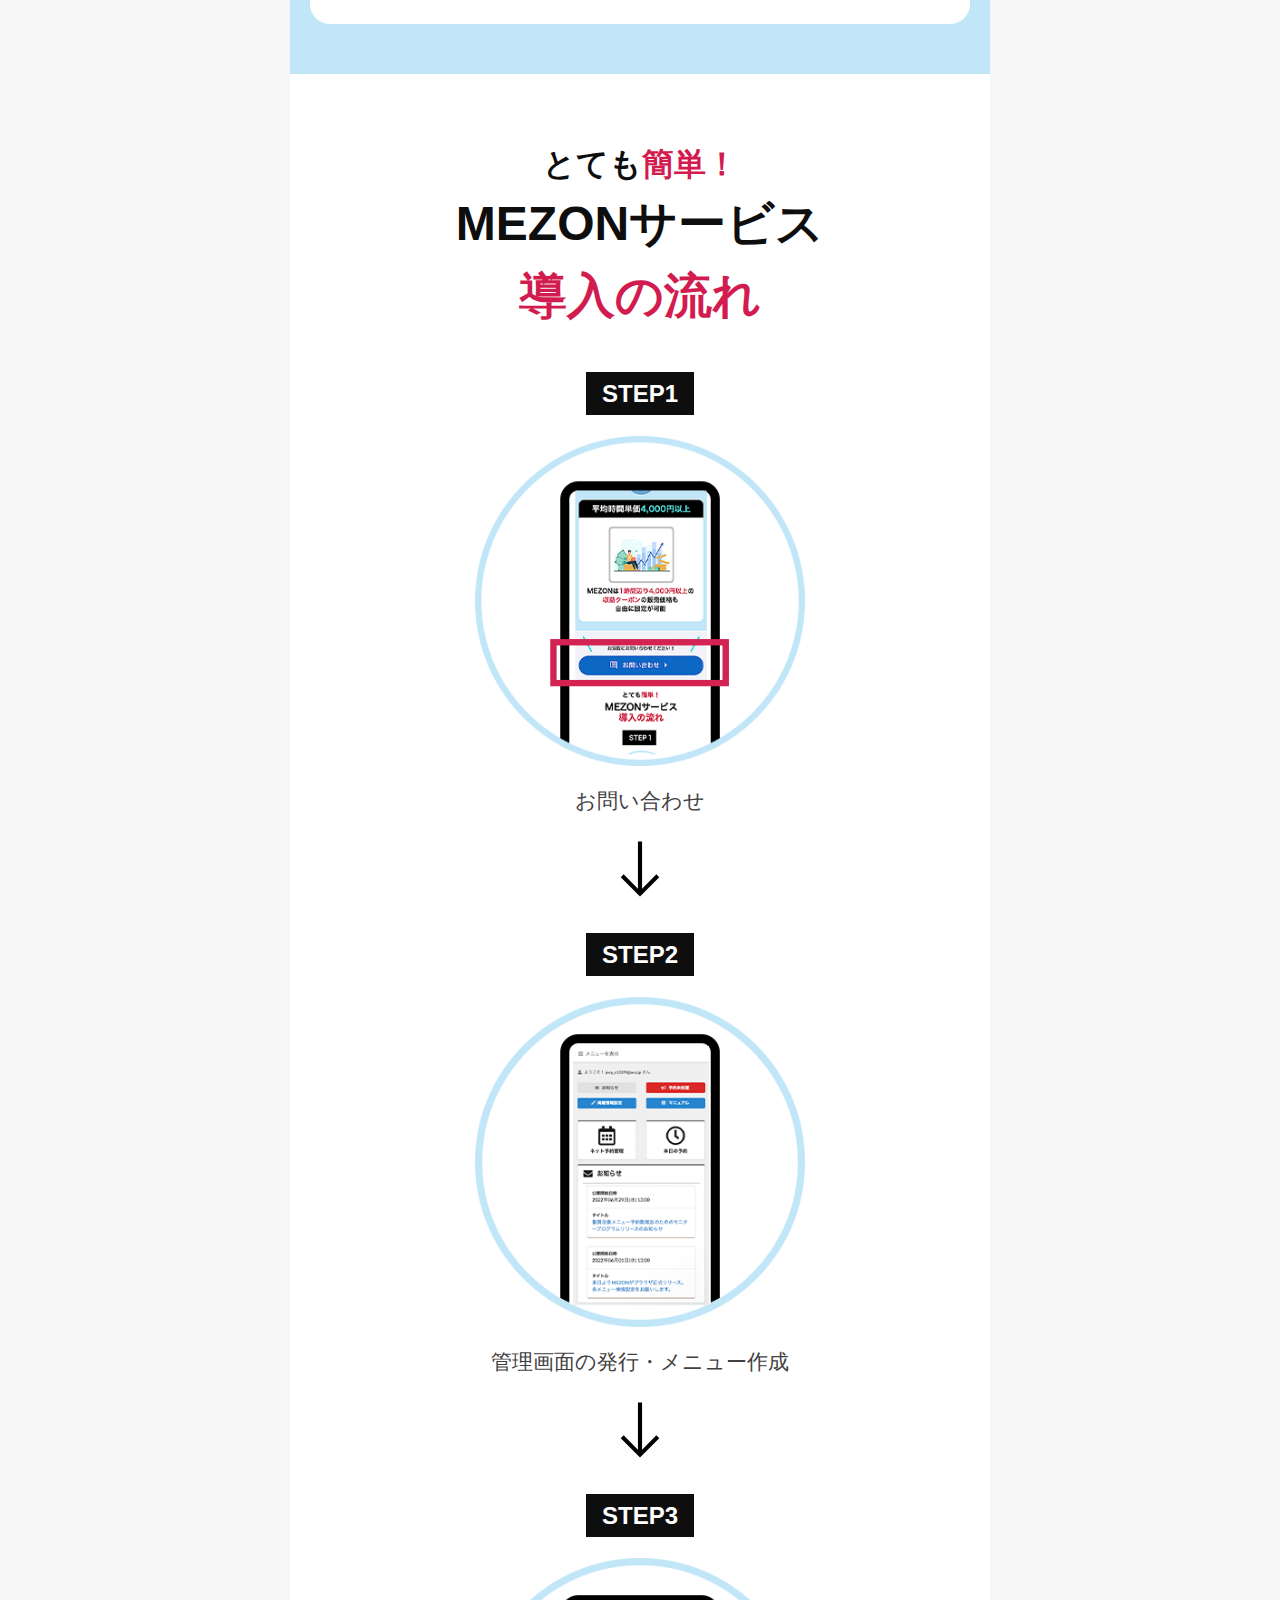
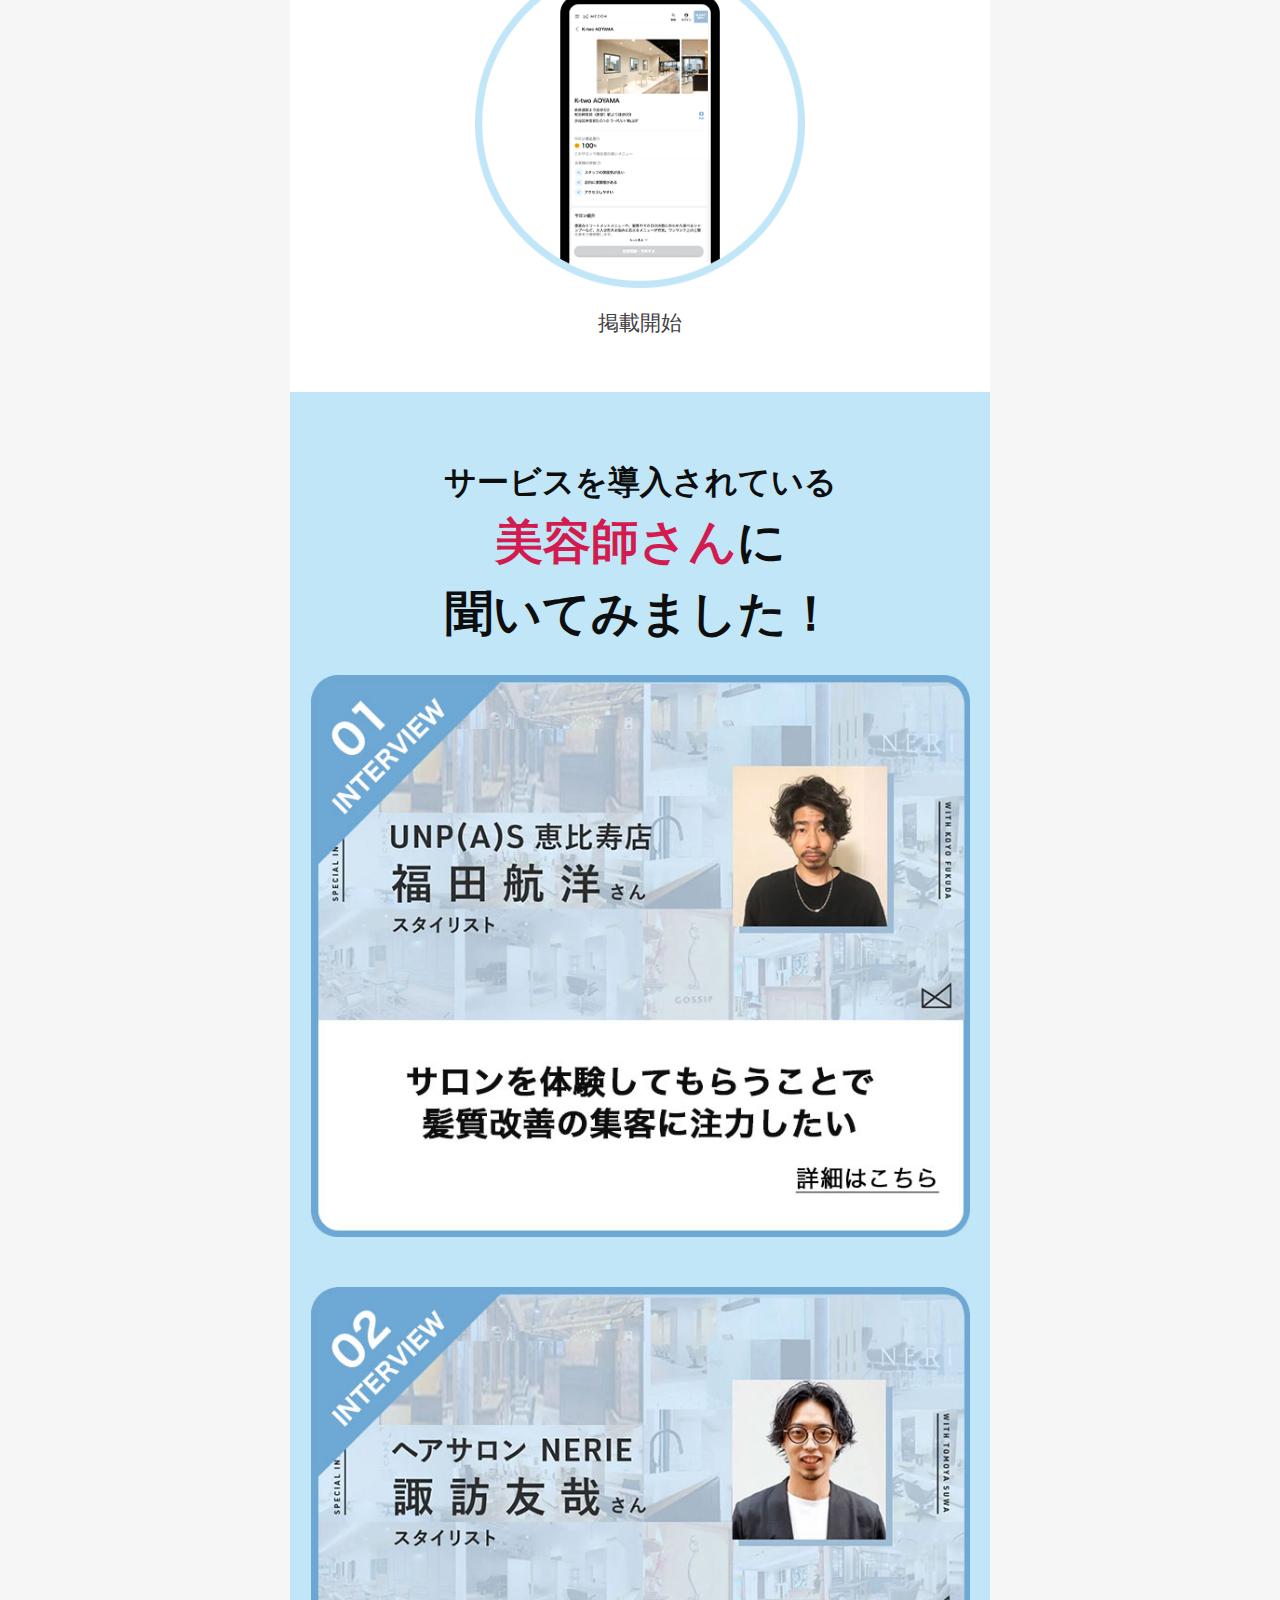
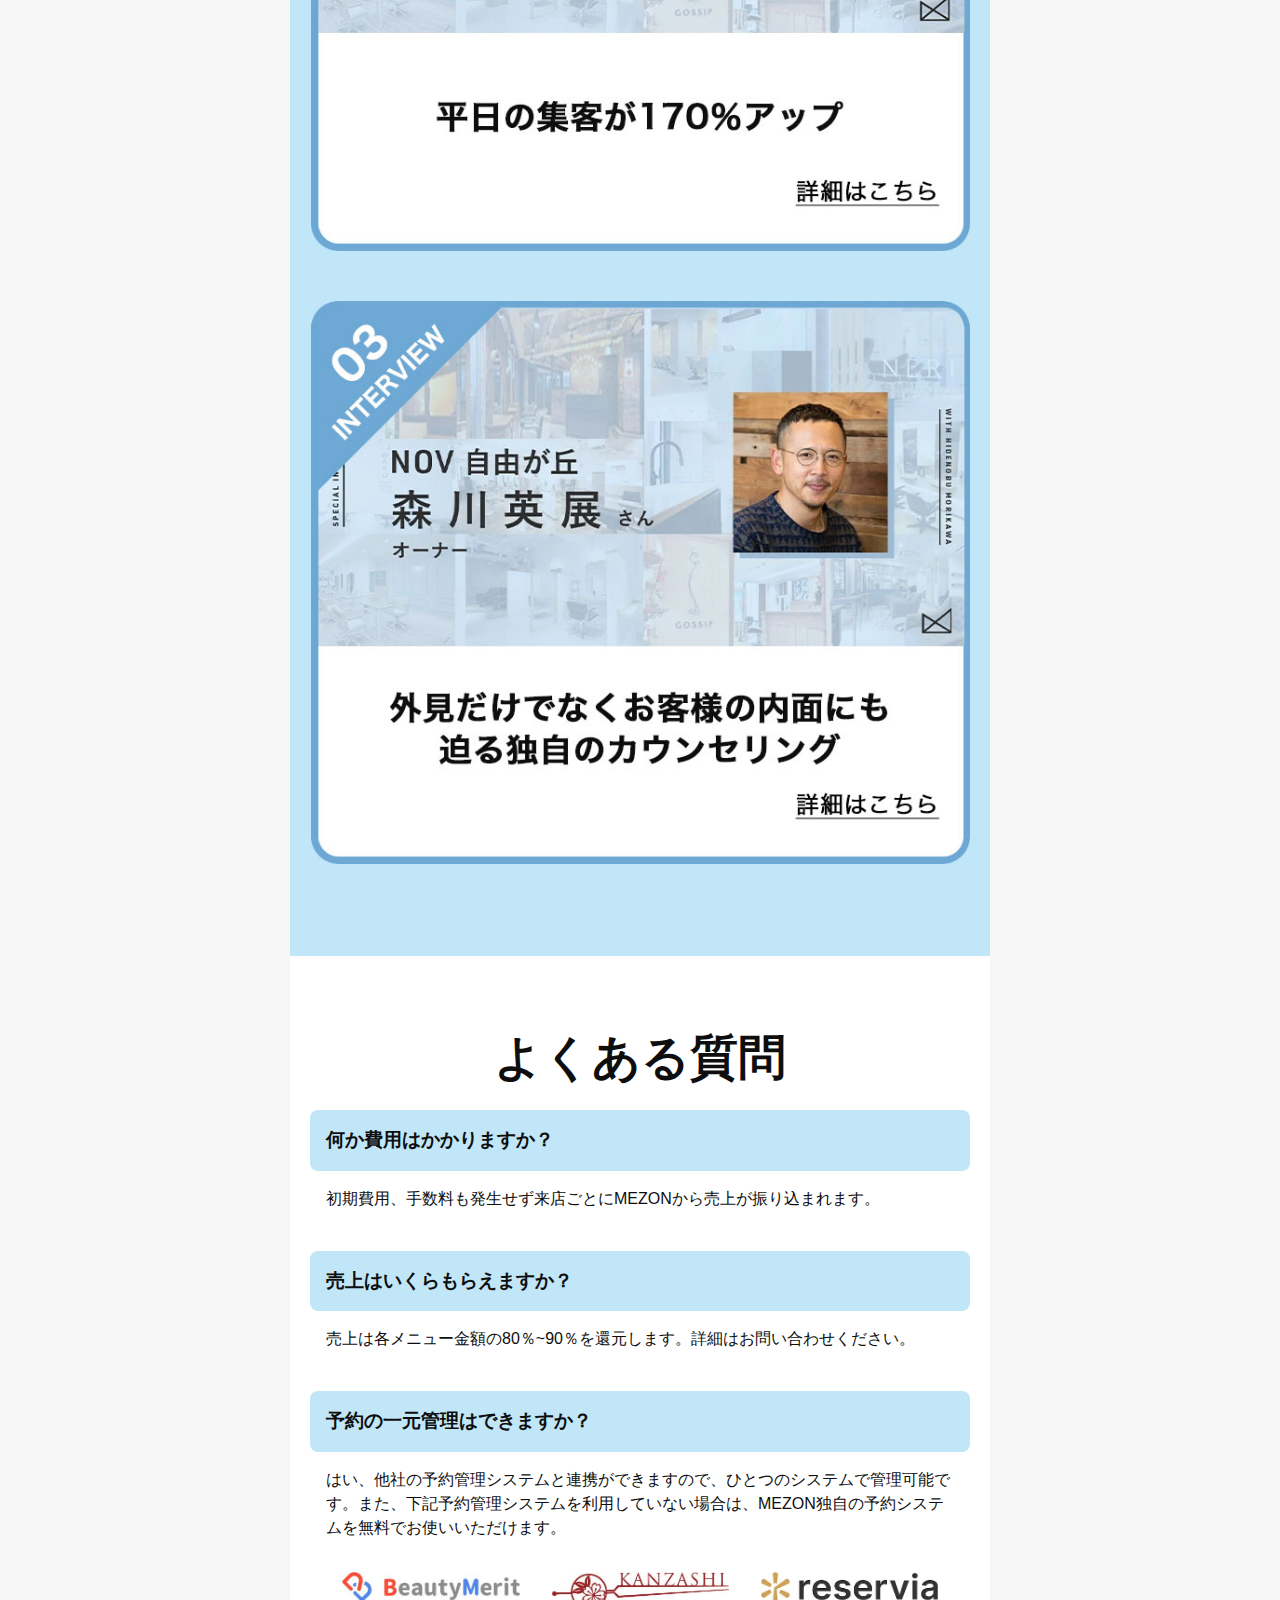
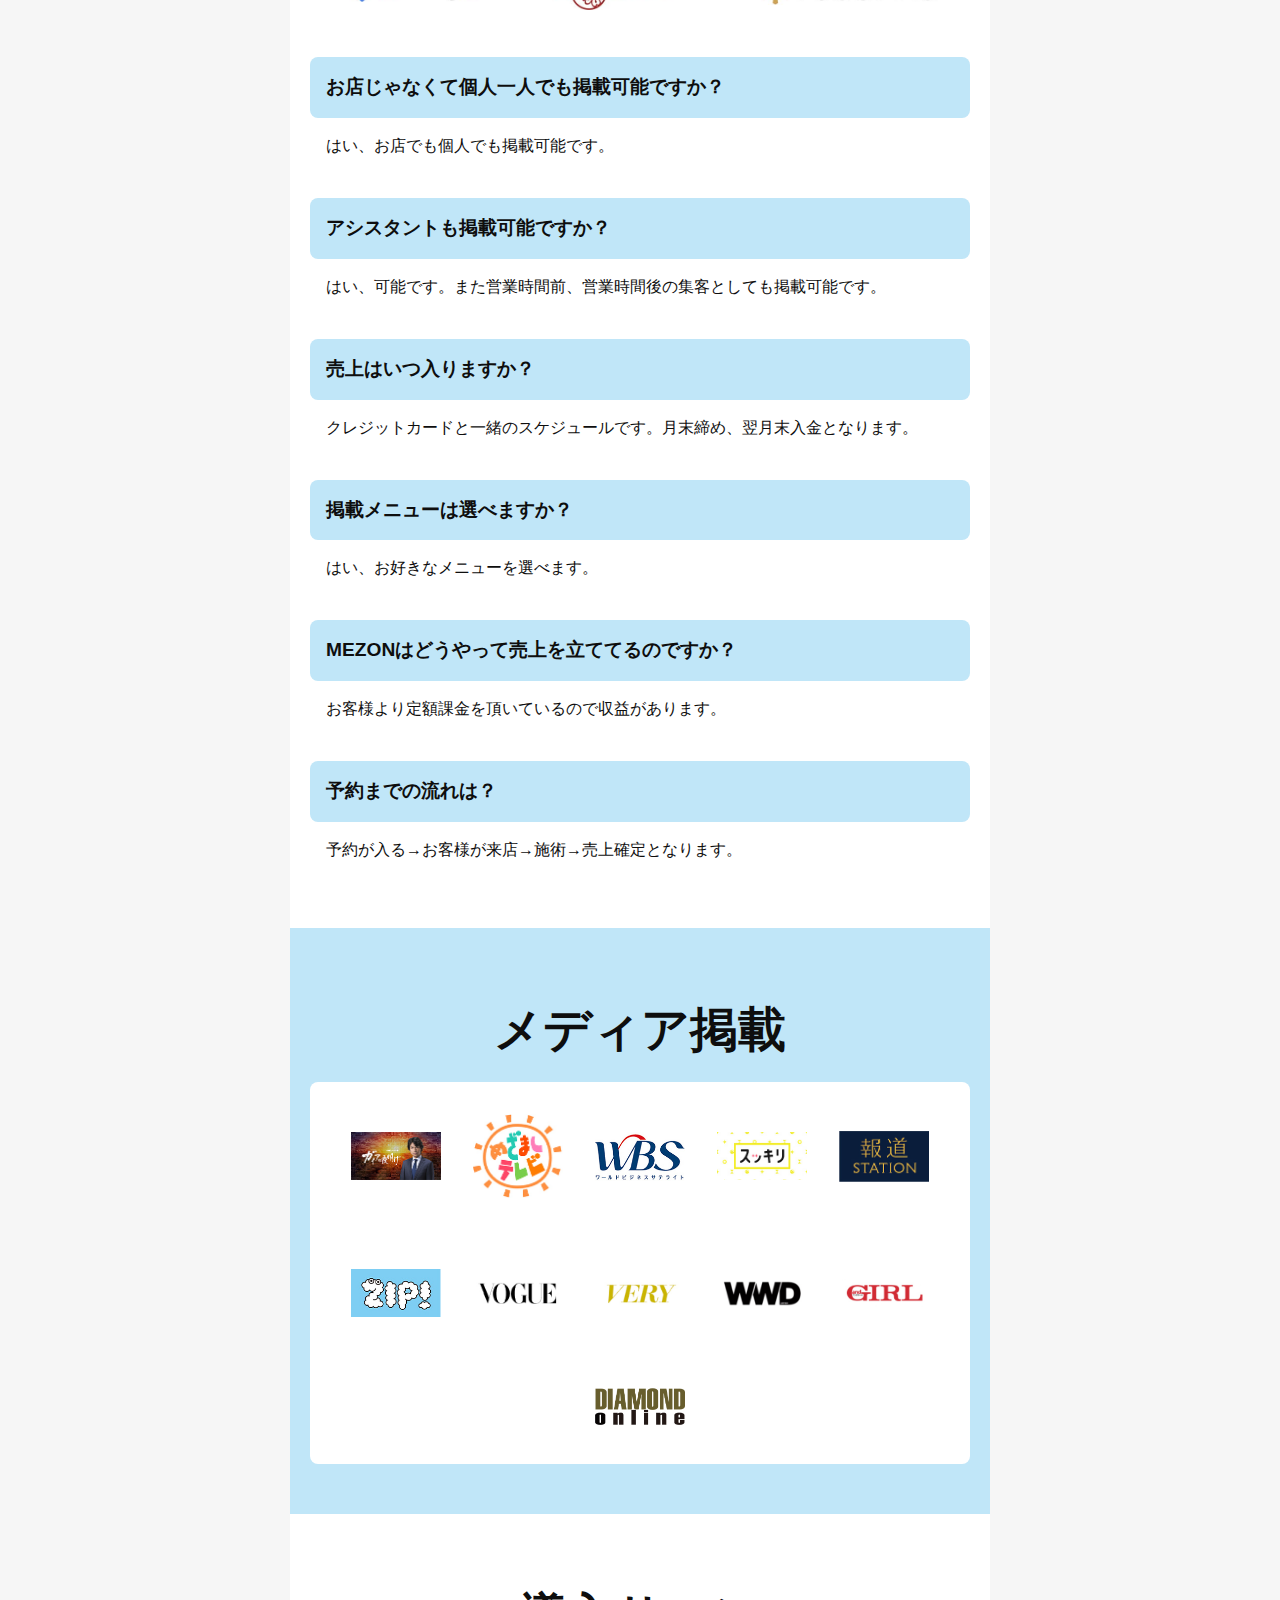
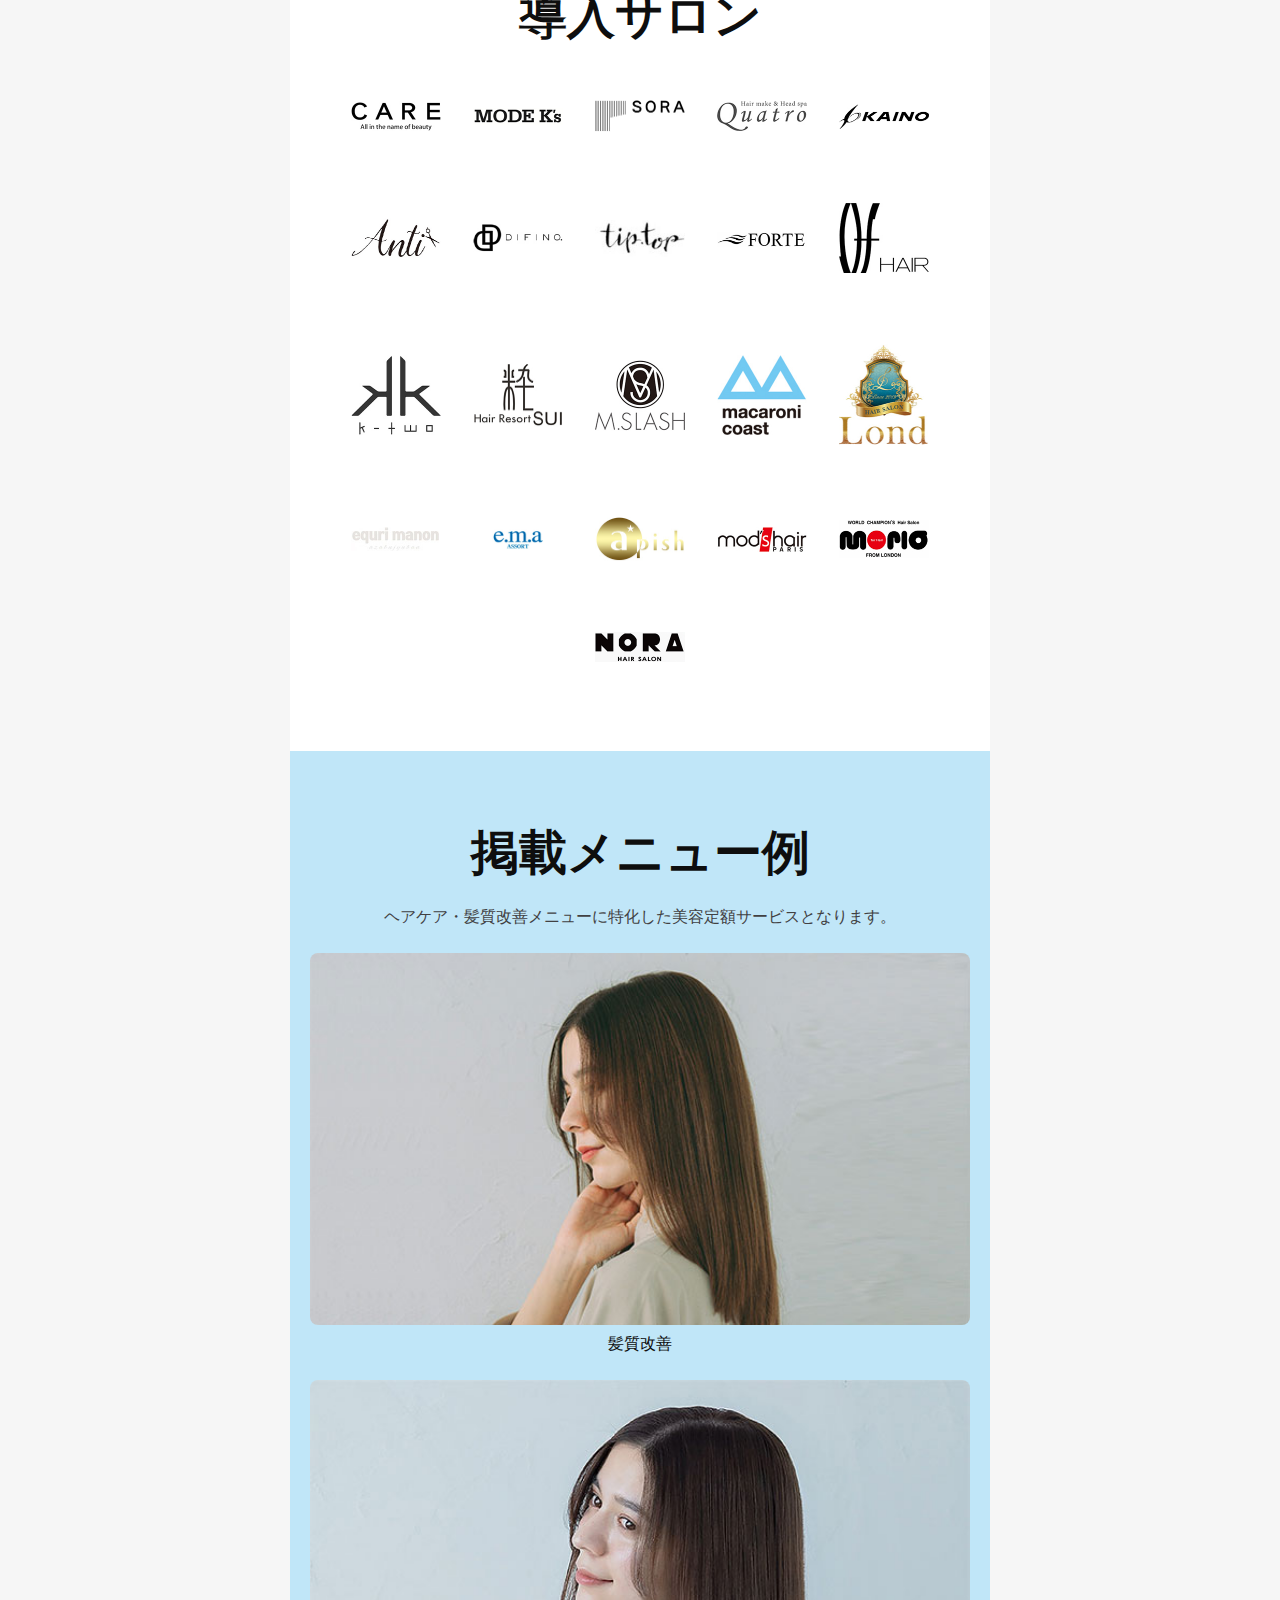
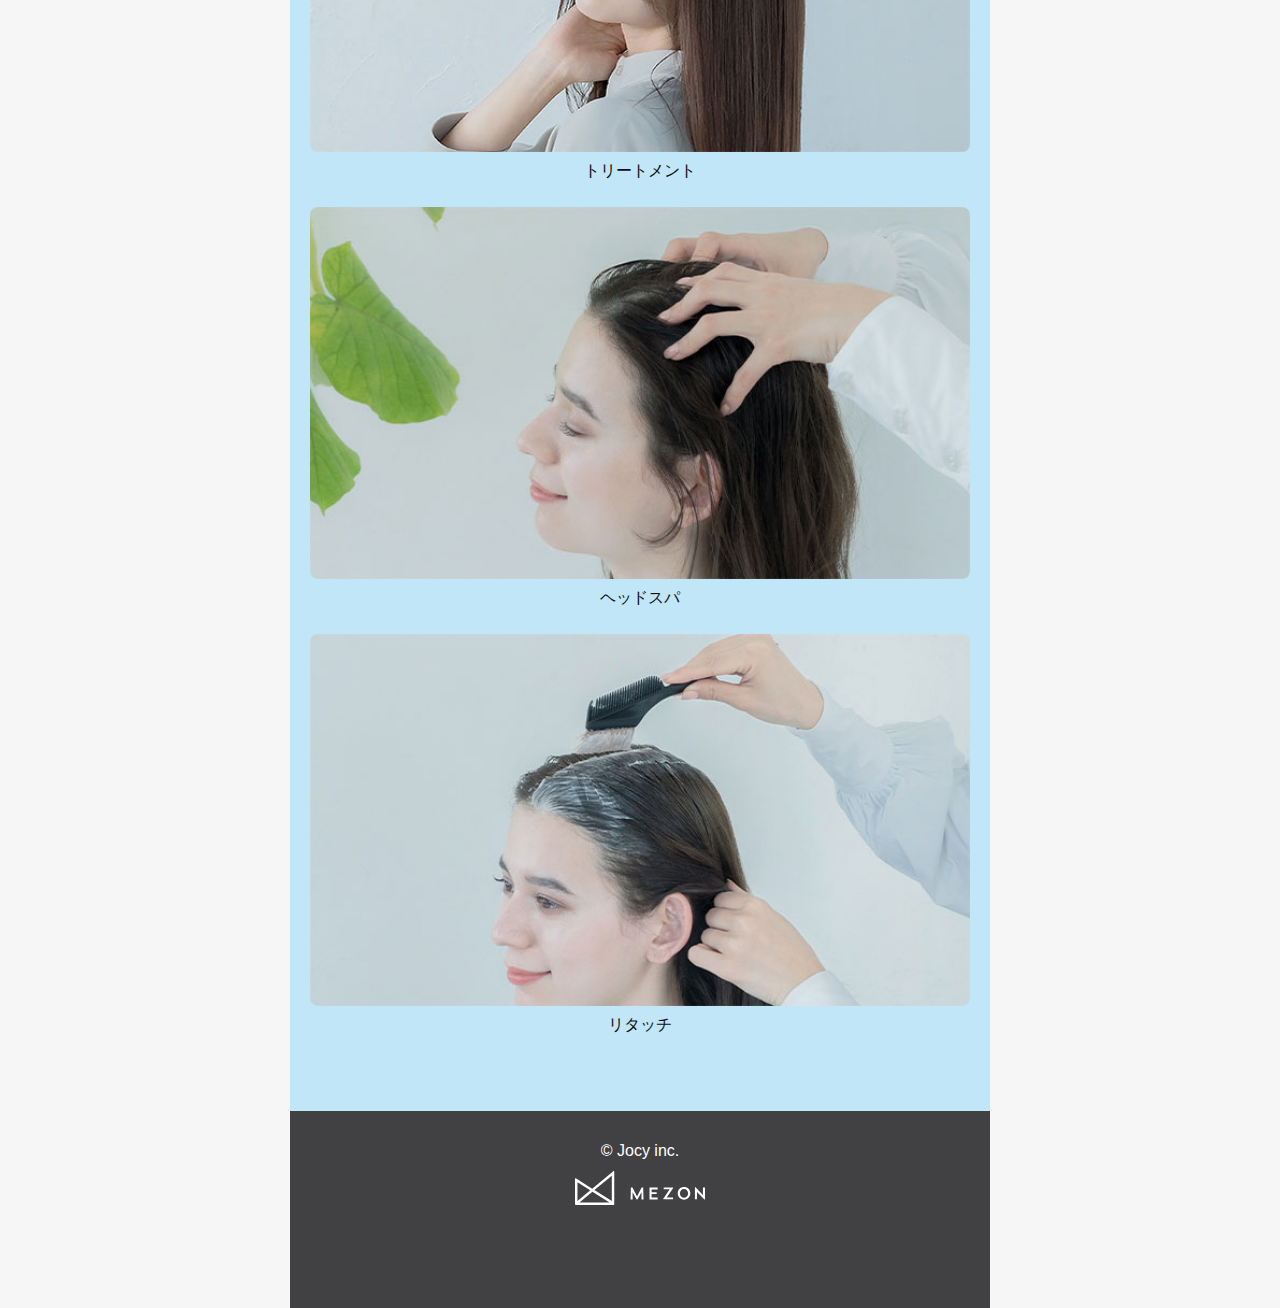
==== commit 36cf520a: "first commit" ====
--- a/index.html
+++ b/index.html
@@ -42,7 +42,7 @@
       <div class="home__container">
         <h1 class="home__title">掲載費用0円<br><strong>“リピート率85%の<br>新規集客”</strong></h1>
         <h2 class="home__description">スマホで簡単<br>美容師個人・美容室でも掲載可能</h2>
-        <span class="home__tag">初朞費用＆月額費用&nbsp;<strong>無料！</strong></span>
+        <span class="home__tag">初期費用＆月額費用&nbsp;<strong>無料！</strong></span>
         <div class="home__merit">
           <div class="home__merit__item"><img src="imgs/merit01.svg" alt="店舗型美容サブスク利用者・掲載店舗数No.1"></div>
           <div class="home__merit__item"><img src="imgs/merit02.svg" alt="導入店舗数1200店舗数"></div>
@@ -282,7 +282,7 @@
     <!-- Menu -->
     <section id="menu">
       <h1><strong>掲載メニュー例</strong></h1>
-      <p>ヘアケア・髪質改善メニューに特化した美容定額サービスます。</p>
+      <p>ヘアケア・髪質改善メニューに特化した美容定額サービスとなります。</p>
       <div class="menu__list">
         <div class="menu__list__item"><img src="imgs/menu01.jpg" alt="髪質改善"><br>髪質改善</div>
         <div class="menu__list__item"><img src="imgs/menu02.jpg" alt="トリートメント"><br>トリートメント</div>
